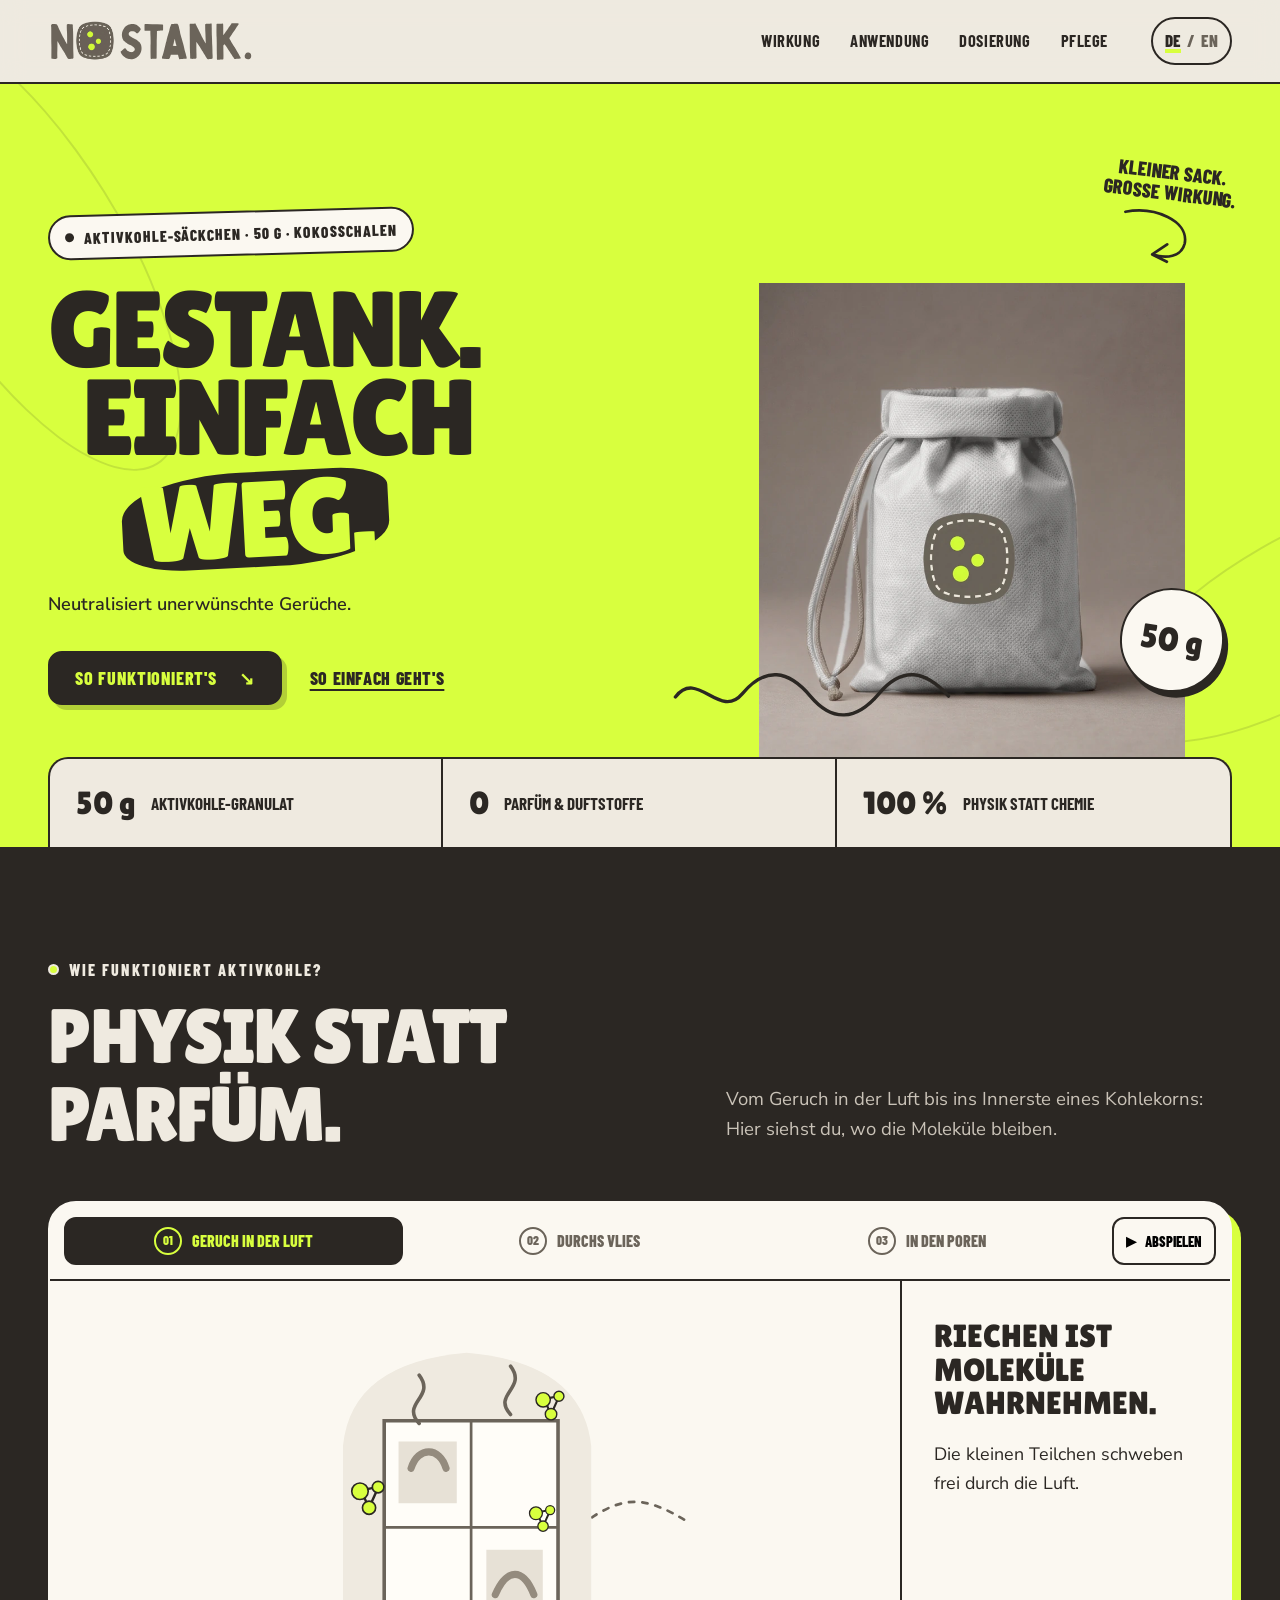
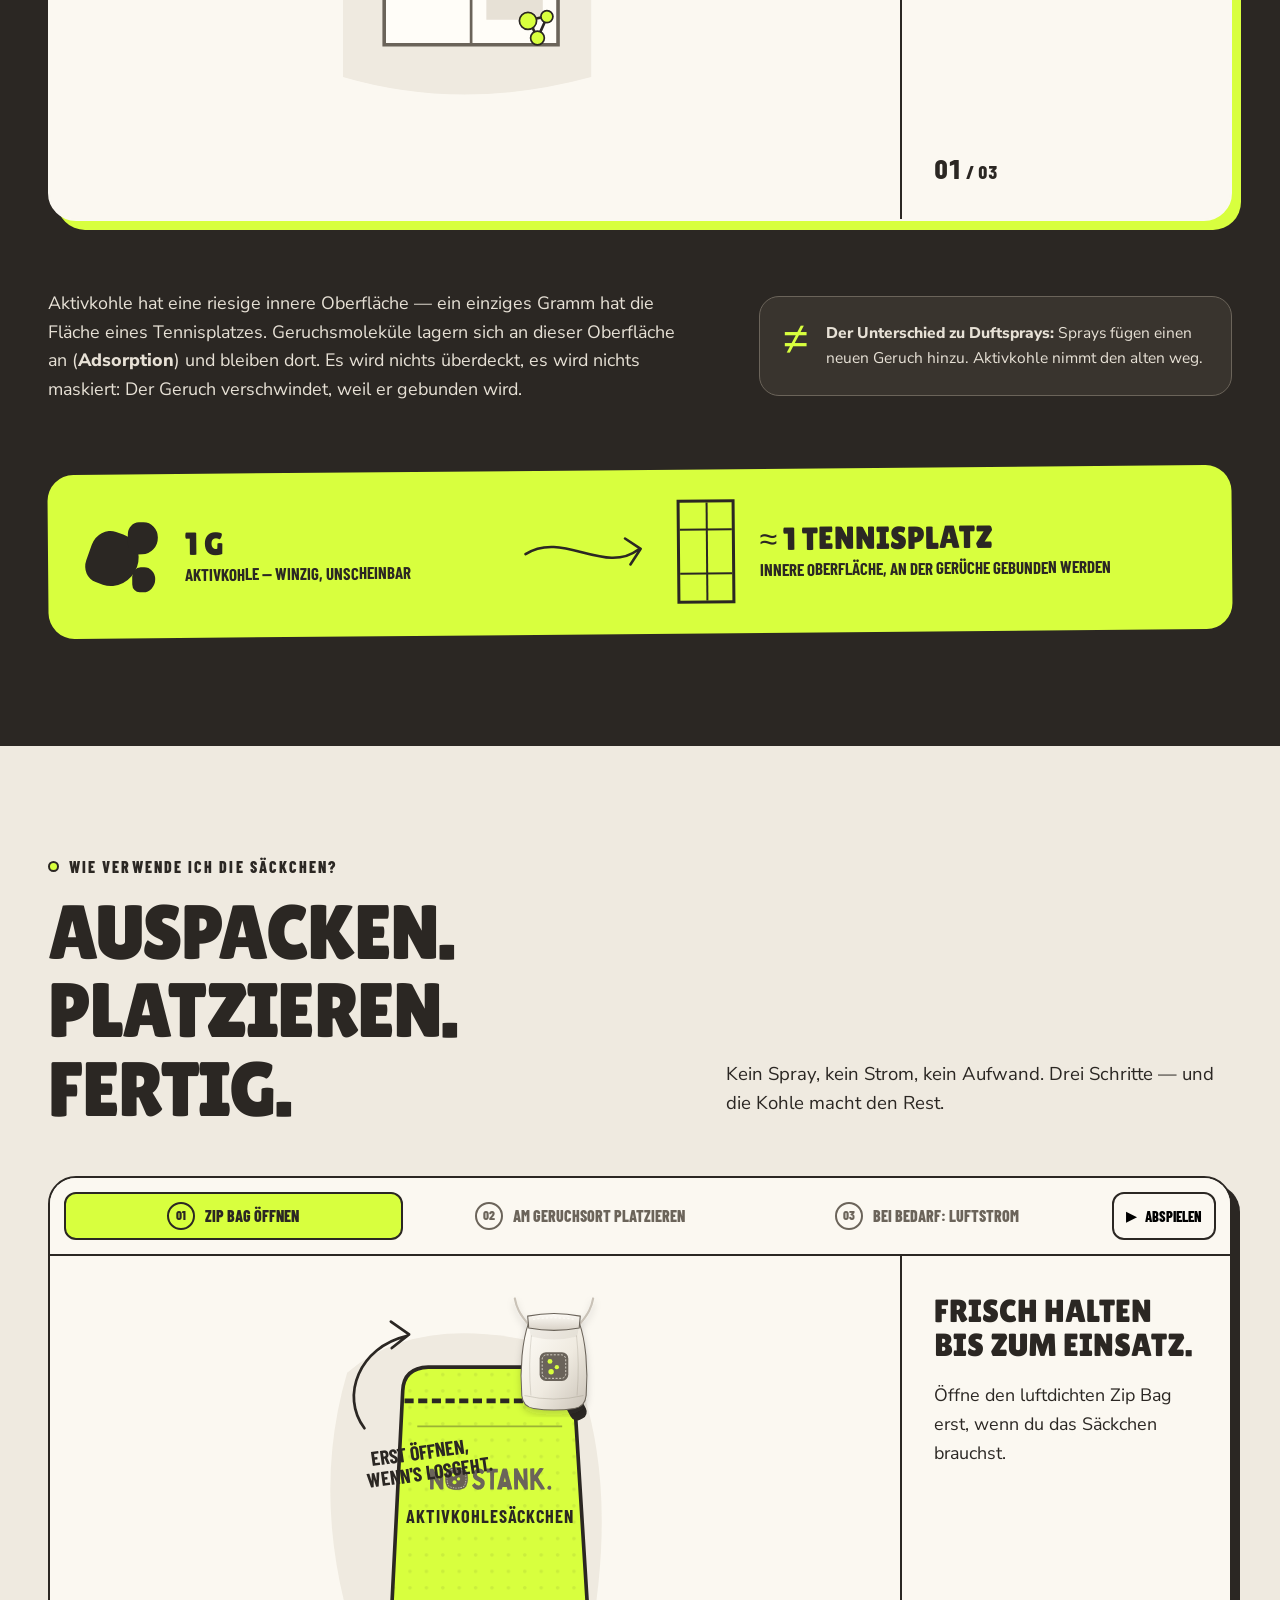
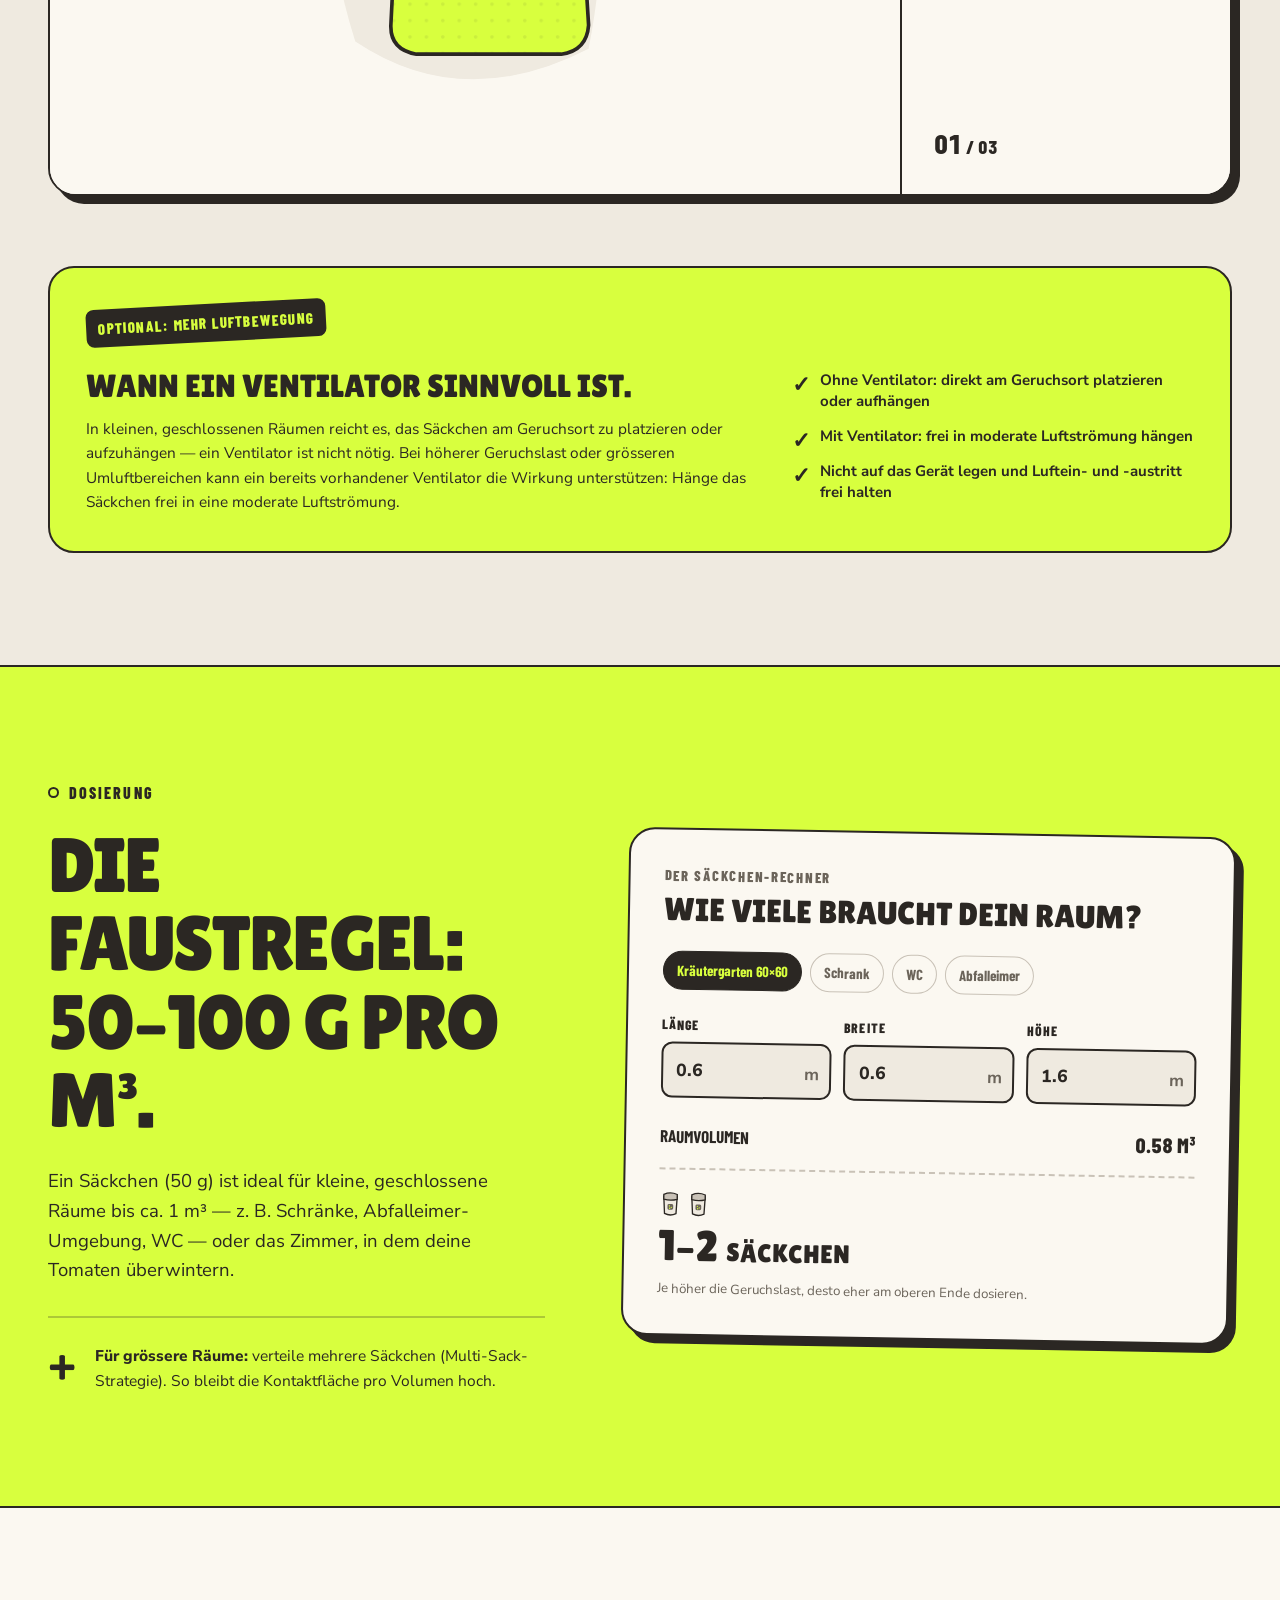
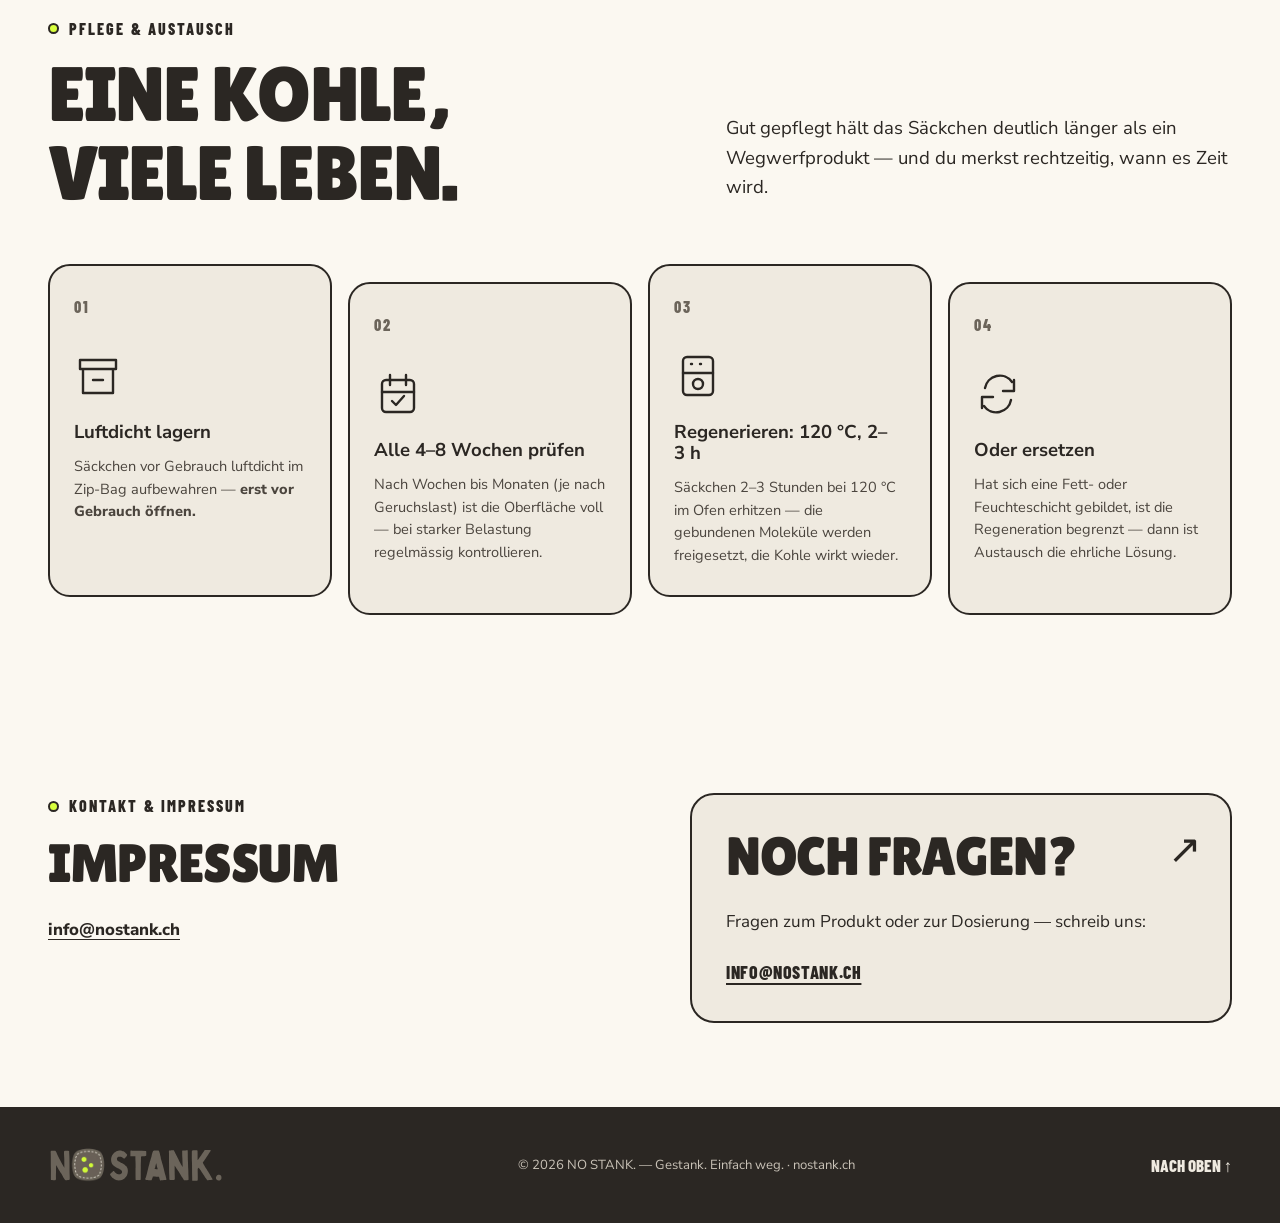
==== index.html @ 66a4a0e2 "Verkauf und persönliche Impressumsdaten entfernen" ====
<!DOCTYPE html>
<html lang="de">
<head>
<meta charset="UTF-8">
<meta name="viewport" content="width=device-width, initial-scale=1.0">
<title>NO STANK. — Gestank. Einfach weg.</title>
<meta name="description" content="NO STANK. ist ein Säckchen mit 50 g Aktivkohle-Granulat aus Kokosschalen. Es bindet Gerüche in geschlossenen Räumen — nicht durch Parfüm, sondern durch Physik.">
<meta name="theme-color" content="#D8FF3E">
<link rel="icon" type="image/svg+xml" href="assets/favicon.svg">
<link rel="canonical" href="https://nostank.ch/">
<meta property="og:type" content="website">
<meta property="og:site_name" content="NO STANK.">
<meta property="og:title" content="NO STANK. — Gestank. Einfach weg.">
<meta property="og:description" content="50 g Aktivkohle aus Kokosschalen binden Gerüche in geschlossenen Räumen. Nicht durch Parfüm — durch Physik.">
<meta property="og:url" content="https://nostank.ch/">
<meta property="og:locale" content="de_CH">
<meta property="og:locale:alternate" content="en_US">
<meta property="og:image" content="https://nostank.ch/assets/og-image.png">
<meta name="twitter:card" content="summary_large_image">
<link rel="preconnect" href="https://fonts.googleapis.com">
<link rel="preconnect" href="https://fonts.gstatic.com" crossorigin>
<link href="https://fonts.googleapis.com/css2?family=Barlow+Condensed:wght@600;700;800&family=Lilita+One&family=Nunito+Sans:wght@400;600;700;800;900&display=swap" rel="stylesheet">
<link rel="stylesheet" href="styles.css?v=4">
<script type="module" src="assets/vendor/model-viewer.min.js"></script>
</head>
<body>
<a class="skip-link" href="#main" data-i18n="a11y.skip">Zum Inhalt springen</a>
<svg class="svg-defs" xmlns="http://www.w3.org/2000/svg" aria-hidden="true">
  <defs>
    <linearGradient id="fabric-gradient" x1="0" y1="0" x2="1" y2="1">
      <stop offset="0" stop-color="#FFFDF8"/>
      <stop offset=".55" stop-color="#EFEAE0"/>
      <stop offset="1" stop-color="#C9C2B7"/>
    </linearGradient>
    <linearGradient id="fabric-roll" x1="0" y1="0" x2="0" y2="1">
      <stop offset="0" stop-color="#FFFDF8"/>
      <stop offset="1" stop-color="#D8D1C6"/>
    </linearGradient>
    <filter id="pouch-shadow" x="-30%" y="-30%" width="160%" height="180%">
      <feDropShadow dx="0" dy="8" stdDeviation="7" flood-color="#2B2723" flood-opacity=".18"/>
    </filter>
    <symbol id="pouch-symbol" viewBox="0 0 180 230">
      <g filter="url(#pouch-shadow)">
        <path d="M44 59C25 37 20 25 17 9M136 59c19-22 24-34 27-50" fill="none" stroke="#C9C2B7" stroke-width="4" stroke-linecap="round"/>
        <path d="M43 54C31 87 26 140 30 190Q32 211 52 214Q90 220 128 214Q148 211 150 190C154 140 149 87 137 54Z" fill="url(#fabric-gradient)" stroke="#6B645A" stroke-width="2"/>
        <path d="M42 56Q90 72 138 56L133 80Q90 91 47 80Z" fill="#6B645A" opacity=".09"/>
        <path d="M41 42Q90 32 139 42L137 64Q90 73 43 64Z" fill="url(#fabric-roll)" stroke="#6B645A" stroke-width="2"/>
        <path d="M51 48Q90 42 129 48" fill="none" stroke="#FFFDF8" stroke-width="2" stroke-dasharray="4 4" opacity=".8"/>
        <path d="M48 78Q42 131 47 190M132 78q6 53 1 112" fill="none" stroke="#948B7E" stroke-width="1.5" opacity=".35"/>
        <path d="M35 190Q90 203 145 190" fill="none" stroke="#948B7E" stroke-width="1.5" opacity=".4"/>
        <image href="assets/brand-icon.svg" x="62" y="108" width="56" height="56"/>
      </g>
    </symbol>
    <symbol id="molecule-symbol" viewBox="0 0 50 50">
      <path d="M15 16L33 12M16 19l7 17M34 15l-9 20" fill="none" stroke="#2B2723" stroke-width="3"/>
      <circle cx="13" cy="17" r="10" fill="#D8FF3E" stroke="#2B2723" stroke-width="2"/>
      <circle cx="35" cy="12" r="7" fill="#D8FF3E" stroke="#2B2723" stroke-width="2"/>
      <circle cx="24" cy="37" r="8" fill="#D8FF3E" stroke="#2B2723" stroke-width="2"/>
    </symbol>
  </defs>
</svg>

<header class="site-header" id="site-header">
  <div class="wrap header-inner">
    <a class="brand" href="#top" aria-label="NO STANK. — Startseite"><img src="assets/brand-wordmark.svg" alt="NO STANK." width="239" height="44"></a>
    <nav class="site-nav" data-i18n-aria="nav.aria" aria-label="Hauptnavigation">
      <a href="#wirkung" data-i18n="nav.wirkung">Wirkung</a>
      <a href="#anwendung" data-i18n="nav.anwendung">Anwendung</a>
      <a href="#dosierung" data-i18n="nav.dosierung">Dosierung</a>
      <a href="#pflege" data-i18n="nav.pflege">Pflege</a>
    </nav>
    <button class="lang-toggle" id="lang-toggle" type="button" aria-label="Switch language"><span class="lang-opt" data-lang="de">DE</span><span aria-hidden="true">/</span><span class="lang-opt" data-lang="en">EN</span></button>
  </div>
</header>

<main id="main">
  <section class="hero" id="top">
    <div class="hero-scribble scribble-one" aria-hidden="true"></div>
    <div class="hero-scribble scribble-two" aria-hidden="true"></div>
    <div class="wrap hero-grid">
      <div class="hero-copy">
        <p class="kicker"><span class="kicker-dot" aria-hidden="true"></span><span data-i18n="hero.kicker">Aktivkohle-Säckchen · 50 g · Kokosschalen</span></p>
        <h1 data-i18n="hero.title"><span>Gestank.</span><span>Einfach</span><span class="hero-highlight">weg.</span></h1>
        <p class="hero-sub" data-i18n="hero.sub">Neutralisiert unerwünschte Gerüche.</p>
        <div class="hero-cta">
          <a class="btn btn-dark" href="#wirkung"><span data-i18n="hero.cta">So funktioniert's</span><span aria-hidden="true">↘</span></a>
          <a class="text-link" href="#anwendung" data-i18n="hero.cta2">So einfach geht's</a>
        </div>
      </div>
      <div class="hero-visual" aria-label="NO STANK. Produkt">
        <div class="hero-doodle" aria-hidden="true"><span data-i18n="hero.doodle">kleiner Sack.<br>grosse Wirkung.</span><svg viewBox="0 0 110 70"><path d="M8 12C39 2 79 13 77 39C75 54 59 58 43 55M43 55l15-13M43 55l17 6"/></svg></div>
        <div class="hero-photo-wrap product-3d-wrap">
          <model-viewer class="product-3d" data-product-3d="icon" src="assets/no-stank-saeckchen.glb" alt="NO STANK. Säckchen aus weissem Stoff mit Kordelzug und Originallogo" role="img" data-i18n-aria="model.aria" aria-label="Interaktives 3D-Modell des NO STANK. Säckchens; mit der Maus, dem Finger oder den Pfeiltasten drehbar" camera-controls touch-action="pan-y" disable-zoom interaction-prompt="none" environment-image="neutral" exposure="0.9" shadow-intensity="1.1" shadow-softness="0.8" camera-orbit="0deg 80deg 100%" loading="eager" tabindex="0"></model-viewer>
          <img class="product-fallback" src="assets/product-hero.webp" width="760" height="848" alt="NO STANK. Säckchen aus weissem Vlies mit Kordelzug und Originallogo">
          <span class="model-hint" data-i18n="model.hint">↔ Ziehen zum Drehen</span>
          <span class="hero-sticker">50 g</span>
        </div>
        <svg class="hero-wave" viewBox="0 0 330 70" aria-hidden="true"><path d="M4 40C30 6 56 68 83 36S137 8 163 39S217 68 244 36S298 8 326 39"/></svg>
      </div>
    </div>
    <div class="wrap hero-facts" aria-label="Produktfakten">
      <div><strong>50 g</strong><span data-i18n="hero.fact1">Aktivkohle-Granulat</span></div>
      <div><strong>0</strong><span data-i18n="hero.fact2">Parfüm &amp; Duftstoffe</span></div>
      <div><strong>100 %</strong><span data-i18n="hero.fact3">Physik statt Chemie</span></div>
    </div>
  </section>

  <section class="section carbon-section" id="wirkung">
    <div class="wrap">
      <div class="section-heading light-heading">
        <p class="eyebrow" data-i18n="wirkung.eyebrow">Wie funktioniert Aktivkohle?</p>
        <h2 data-i18n="wirkung.title">Physik statt<br>Parfüm.</h2>
        <p class="lead" data-i18n="wirkung.intro">Vom Geruch in der Luft bis ins Innerste eines Kohlekorns: Hier siehst du, wo die Moleküle bleiben.</p>
      </div>
      <div class="explainer carbon-explainer" id="carbon-explainer" data-explainer data-active="1">
        <div class="explainer-toolbar">
          <div class="step-tabs" role="group" aria-label="Erklärschritte Aktivkohle">
            <button class="step-tab active" type="button" data-step="1" aria-pressed="true"><span>01</span><span data-i18n="carbon.tab1">Geruch in der Luft</span></button>
            <button class="step-tab" type="button" data-step="2" aria-pressed="false"><span>02</span><span data-i18n="carbon.tab2">Durchs Vlies</span></button>
            <button class="step-tab" type="button" data-step="3" aria-pressed="false"><span>03</span><span data-i18n="carbon.tab3">In den Poren</span></button>
          </div>
          <button class="motion-toggle" type="button" data-motion-toggle aria-pressed="true"><span class="motion-icon" aria-hidden="true">▶</span><span data-i18n="explainer.play">Abspielen</span></button>
        </div>
        <div class="explainer-body">
          <div class="carbon-canvas">
            <svg class="carbon-svg" viewBox="0 0 1100 600" role="img" data-i18n-aria="carbon.aria" aria-label="Drei Vergrösserungsebenen: Geruchsmoleküle schweben zum Säckchen, passieren das Vlies und lagern sich in den Poren der Aktivkohle an">
            <defs>
              <pattern id="granules" width="36" height="32" patternUnits="userSpaceOnUse"><circle cx="8" cy="10" r="6" fill="#2B2723"/><circle cx="26" cy="21" r="8" fill="#48423B"/><circle cx="33" cy="4" r="4" fill="#6B645A"/></pattern>
              <filter id="lime-glow" x="-100%" y="-100%" width="300%" height="300%"><feGaussianBlur stdDeviation="5" result="blur"/><feMerge><feMergeNode in="blur"/><feMergeNode in="SourceGraphic"/></feMerge></filter>
            </defs>
            <path class="connect-path" d="M290 282C346 235 372 239 421 269"/>
            <path class="connect-path" d="M670 282C727 235 754 239 805 269"/>
            <g class="carbon-stage" data-stage="1">
              <path d="M36 442Q169 481 313 442V184Q303 91 174 80Q45 91 36 184Z" fill="#EFEAE0"/>
              <path d="M82 156H276V406H82Z" fill="#FFFDF8" stroke="#6B645A" stroke-width="4"/>
              <path d="M179 156V406M82 275H276" fill="none" stroke="#6B645A" stroke-width="3"/>
              <path d="M98 179h65v69H98zM196 300h63v78h-63z" fill="#E7E1D6"/>
              <path d="M112 209c8-25 32-24 39 0M206 350c13-30 31-30 43 0" fill="none" stroke="#948B7E" stroke-width="8" stroke-linecap="round"/>
              <path class="smell-line" d="M121 159c-21-23 19-29 0-54M223 149c-21-23 19-29 0-54"/>
              <use href="#molecule-symbol" x="43" y="219" width="46" height="46" class="molecule-float"/>
              <use href="#molecule-symbol" x="249" y="119" width="40" height="40" class="molecule-float delay-2"/>
              <use href="#molecule-symbol" x="230" y="363" width="48" height="48" class="molecule-float delay-3"/>
              <g class="molecule-travel"><use href="#molecule-symbol" x="-18" y="-18" width="36" height="36"/><animateMotion dur="4.5s" repeatCount="indefinite" path="M260 265C326 236 365 244 423 278"/></g>
            </g>
            <g class="carbon-stage" data-stage="2">
              <path d="M382 116Q500 55 634 120Q691 242 663 406Q526 487 389 410Q347 260 382 116Z" fill="#D8FF3E"/>
              <use href="#pouch-symbol" x="414" y="130" width="224" height="286"/>
              <path d="M414 337Q512 363 638 337V414H414Z" fill="url(#granules)" opacity=".9" clip-path="inset(0 round 0 0 28px 28px)"/>
              <path d="M414 337Q512 363 638 337" fill="none" stroke="#6B645A" stroke-width="3" stroke-dasharray="8 7"/>
              <path class="pore-path" d="M393 254C440 256 445 315 477 342M658 240C602 253 604 306 567 347"/>
              <g class="molecule-travel"><circle r="10" fill="#D8FF3E" stroke="#2B2723" stroke-width="3"/><animateMotion dur="3.8s" repeatCount="indefinite" path="M391 254C440 256 445 315 477 342"/></g>
              <g class="molecule-travel"><circle r="8" fill="#D8FF3E" stroke="#2B2723" stroke-width="3"/><animateMotion dur="4.3s" begin="-2s" repeatCount="indefinite" path="M658 240C602 253 604 306 567 347"/></g>
              <circle cx="632" cy="386" r="42" fill="#EFEAE0" stroke="#2B2723" stroke-width="3"/>
              <path d="M658 414l36 35" stroke="#2B2723" stroke-width="12" stroke-linecap="round"/>
              <circle cx="632" cy="386" r="27" fill="none" stroke="#948B7E" stroke-width="8" stroke-dasharray="4 7"/>
            </g>
            <g class="carbon-stage" data-stage="3">
              <path d="M783 150Q849 60 975 98Q1084 149 1050 268Q1090 393 983 461Q854 482 781 390Q727 267 783 150Z" fill="#EFEAE0"/>
              <path d="M829 157Q900 99 982 143Q1050 196 1019 270Q1050 348 978 408Q894 438 825 376Q775 295 829 157Z" fill="#2B2723" stroke="#6B645A" stroke-width="10"/>
              <g fill="none" stroke="#6B645A" stroke-width="24" stroke-linecap="round" stroke-linejoin="round">
                <path d="M798 257Q858 278 894 242T980 211"/>
                <path d="M895 242Q885 320 931 351T1018 340"/>
                <path d="M931 351l-36 55M853 375l41-133M960 157l20 54"/>
              </g>
              <g fill="none" stroke="#D8FF3E" stroke-width="3" stroke-dasharray="5 9" opacity=".65">
                <path d="M798 257Q858 278 894 242T980 211"/>
                <path d="M895 242Q885 320 931 351T1018 340"/>
              </g>
              <g filter="url(#lime-glow)" fill="#D8FF3E">
                <circle cx="855" cy="266" r="8"/><circle cx="899" cy="233" r="9"/><circle cx="953" cy="221" r="7"/><circle cx="907" cy="317" r="8"/><circle cx="947" cy="363" r="9"/>
              </g>
              <g class="molecule-travel"><use href="#molecule-symbol" x="-18" y="-18" width="36" height="36"/><animateMotion dur="4s" repeatCount="indefinite" path="M783 250C828 274 862 275 894 242S950 215 980 211"/></g>
              <path class="bound-ring" d="M885 211q19-16 35 1M921 333q21-7 32 10" fill="none" stroke="#D8FF3E" stroke-width="3" stroke-linecap="round"/>
            </g>
          </svg>
        </div>
          <div class="explainer-copy">
            <div class="explainer-notes" aria-live="polite">
              <p class="explainer-note active" data-note="1" data-i18n="carbon.note1"><strong>Riechen ist Moleküle wahrnehmen.</strong> Die kleinen Teilchen schweben frei durch die Luft.</p>
              <p class="explainer-note" data-note="2" data-i18n="carbon.note2"><strong>Das Vlies lässt Luft durch.</strong> Im Inneren wartet Aktivkohle-Granulat aus Kokosschalen.</p>
              <p class="explainer-note" data-note="3" data-i18n="carbon.note3"><strong>Adsorption statt Überdeckung.</strong> Die Moleküle haften an der riesigen inneren Oberfläche — und bleiben dort.</p>
            </div>
            <span class="explainer-counter"><span data-current-step>01</span> / 03</span>
          </div>
        </div>
      </div>
      <div class="carbon-copy-grid">
        <p class="body-large" data-i18n="wirkung.p1">Aktivkohle hat eine riesige innere Oberfläche — ein einziges Gramm hat die Fläche eines Tennisplatzes. Geruchsmoleküle lagern sich an dieser Oberfläche an (<strong>Adsorption</strong>) und bleiben dort. Es wird nichts überdeckt, es wird nichts maskiert: Der Geruch verschwindet, weil er gebunden wird.</p>
        <div class="difference-card"><span class="difference-icon" aria-hidden="true">≠</span><p data-i18n="wirkung.diff"><strong>Der Unterschied zu Duftsprays:</strong> Sprays fügen einen neuen Geruch hinzu. Aktivkohle nimmt den alten weg.</p></div>
      </div>
      <div class="surface-compare">
        <div class="granule-visual" aria-hidden="true"><span></span><span></span><span></span></div>
        <div><strong data-i18n="wirkung.compareNum1">1 g</strong><span data-i18n="wirkung.compare1">Aktivkohle — winzig, unscheinbar</span></div>
        <svg viewBox="0 0 150 55" aria-hidden="true"><path d="M4 29C47 2 95 54 134 25M119 12l18 12-12 18"/></svg>
        <div class="court-visual" aria-hidden="true"><span></span></div>
        <div><strong data-i18n="wirkung.compareNum2">≈ 1 Tennisplatz</strong><span data-i18n="wirkung.compare2">innere Oberfläche, an der Gerüche gebunden werden</span></div>
      </div>
    </div>
  </section>

  <section class="section usage-section" id="anwendung">
    <div class="wrap">
      <div class="section-heading">
        <p class="eyebrow" data-i18n="usage.eyebrow">Wie verwende ich die Säckchen?</p>
        <h2 data-i18n="usage.title">Auspacken.<br>Platzieren. Fertig.</h2>
        <p class="lead" data-i18n="usage.intro">Kein Spray, kein Strom, kein Aufwand. Drei Schritte — und die Kohle macht den Rest.</p>
      </div>
      <div class="explainer usage-explainer" id="usage-explainer" data-explainer data-active="1">
        <div class="explainer-toolbar">
          <div class="step-tabs" role="group" aria-label="Erklärschritte Anwendung">
            <button class="step-tab active" type="button" data-step="1" aria-pressed="true"><span>01</span><span data-i18n="usage.tab1">Zip Bag öffnen</span></button>
            <button class="step-tab" type="button" data-step="2" aria-pressed="false"><span>02</span><span data-i18n="usage.tab2">Am Geruchsort platzieren</span></button>
            <button class="step-tab" type="button" data-step="3" aria-pressed="false"><span>03</span><span data-i18n="usage.tab3">Bei Bedarf: Luftstrom</span></button>
          </div>
          <button class="motion-toggle" type="button" data-motion-toggle aria-pressed="true"><span class="motion-icon" aria-hidden="true">▶</span><span data-i18n="explainer.play">Abspielen</span></button>
        </div>
        <div class="explainer-body">
          <div class="usage-canvas">
          <svg class="usage-svg" viewBox="0 0 1100 590" role="img" data-i18n-aria="usage.aria" aria-label="Drei Anwendungsschritte: Zip Bag erst vor Gebrauch öffnen, Säckchen am Geruchsort platzieren oder aufhängen und optional in den Luftstrom eines Ventilators hängen">
            <defs><pattern id="zip-dots" width="18" height="18" patternUnits="userSpaceOnUse"><circle cx="4" cy="4" r="2" fill="#2B2723" opacity=".08"/></pattern></defs>
            <g class="usage-stage" data-stage="1">
              <path d="M43 128Q126 57 284 103Q346 235 308 431Q170 502 52 423Q2 267 43 128Z" fill="#EFEAE0"/>
              <g class="zip-bag">
                <path d="M104 148Q105 123 132 122H265Q291 124 292 148L308 405Q306 433 278 437H119Q90 432 91 405Z" fill="#D8FF3E" stroke="#2B2723" stroke-width="4"/>
                <path d="M104 148Q105 123 132 122H265Q291 124 292 148L308 405Q306 433 278 437H119Q90 432 91 405Z" fill="url(#zip-dots)"/>
                <path class="zipper-line" d="M106 159H291" fill="none" stroke="#2B2723" stroke-width="5" stroke-dasharray="10 5"/>
                <path d="M120 187H279" stroke="#2B2723" stroke-width="2" opacity=".35"/>
                <image href="assets/brand-wordmark.svg" x="122" y="230" width="156" height="29"/>
                <text x="200" y="293" text-anchor="middle" fill="#2B2723" font-family="Barlow Condensed, sans-serif" font-weight="700" font-size="20" letter-spacing="1">AKTIVKOHLESÄCKCHEN</text>
                <g class="zip-pull"><path d="M257 145l29 18" stroke="#2B2723" stroke-width="6" stroke-linecap="round"/><rect x="277" y="155" width="19" height="32" rx="8" fill="#2B2723" transform="rotate(-28 277 155)"/></g>
              </g>
              <use href="#pouch-symbol" x="217" y="41" width="106" height="136" class="emerging-pouch"/>
              <path class="hand-arrow" d="M62 189C35 153 57 100 108 88M91 72l20 14-19 15"/>
              <text x="70" y="231" fill="#2B2723" font-family="Barlow Condensed, sans-serif" font-weight="700" font-size="22" transform="rotate(-8 70 231)" data-i18n="usage.svgOpen">ERST ÖFFNEN,</text>
              <text x="66" y="255" fill="#2B2723" font-family="Barlow Condensed, sans-serif" font-weight="700" font-size="22" transform="rotate(-8 66 255)" data-i18n="usage.svgOpen2">WENN'S LOSGEHT.</text>
            </g>
            <g class="usage-stage" data-stage="2">
              <path d="M388 103Q526 52 683 116Q733 277 691 440Q535 496 395 426Q350 266 388 103Z" fill="#D8FF3E"/>
              <path d="M430 126H654V431H430Z" fill="#FFFDF8" stroke="#2B2723" stroke-width="4"/>
              <path d="M542 126V431M430 281H654" stroke="#2B2723" stroke-width="3"/>
              <path d="M451 153h70v102h-70zM562 304h70v101h-70z" fill="#E7E1D6"/>
              <path d="M470 179h33M578 332h36" stroke="#948B7E" stroke-width="4" stroke-linecap="round"/>
              <path d="M565 126v53" stroke="#6B645A" stroke-width="4"/>
              <g class="hanging-pouch"><path d="M565 175q-28 9-38 29M565 175q27 9 37 29" fill="none" stroke="#948B7E" stroke-width="3"/><use href="#pouch-symbol" x="518" y="177" width="105" height="134"/></g>
              <path class="placement-arrow" d="M409 348C374 318 384 245 437 221M419 207l22 11-12 21"/>
              <g class="usage-molecules"><use href="#molecule-symbol" x="452" y="309" width="38" height="38"/><use href="#molecule-symbol" x="609" y="173" width="35" height="35"/></g>
            </g>
            <g class="usage-stage" data-stage="3">
              <path d="M756 126Q865 58 1019 108Q1092 241 1055 421Q918 493 782 432Q716 281 756 126Z" fill="#EFEAE0"/>
              <path d="M783 139H1031V433H783Z" fill="none" stroke="#6B645A" stroke-width="4" stroke-dasharray="10 8"/>
              <path d="M792 141H1022" stroke="#2B2723" stroke-width="7"/>
              <g class="fan-unit" transform="translate(962 323)">
                <path d="M-56 87H56M0 55v32" stroke="#2B2723" stroke-width="8" stroke-linecap="round"/>
                <circle r="75" fill="#FFFDF8" stroke="#2B2723" stroke-width="5"/>
                <g class="fan-blades"><path d="M0 0C5-52 51-55 54-23C57 1 25 12 0 0Z" fill="#6B645A"/><path d="M0 0C5-52 51-55 54-23C57 1 25 12 0 0Z" fill="#6B645A" transform="rotate(120)"/><path d="M0 0C5-52 51-55 54-23C57 1 25 12 0 0Z" fill="#6B645A" transform="rotate(240)"/></g>
                <circle r="13" fill="#D8FF3E" stroke="#2B2723" stroke-width="4"/>
                <circle r="62" fill="none" stroke="#948B7E" stroke-width="2" stroke-dasharray="4 8"/>
              </g>
              <path d="M820 140v55" stroke="#6B645A" stroke-width="4"/>
              <g class="hanging-pouch delay-2"><use href="#pouch-symbol" x="770" y="173" width="112" height="143"/></g>
              <g class="air-streams" fill="none" stroke="#6B645A" stroke-width="4" stroke-linecap="round" stroke-dasharray="9 12"><path d="M925 246C881 222 854 224 820 236"/><path d="M890 302C857 293 829 286 791 283"/><path d="M916 365C876 366 850 344 816 325"/></g>
              <path d="M745 208q-20 28 0 56M742 337q-18 28 2 54" fill="none" stroke="#D8FF3E" stroke-width="7" stroke-linecap="round"/>
            </g>
          </svg>
        </div>
          <div class="explainer-copy">
            <div class="explainer-notes" aria-live="polite">
              <p class="explainer-note active" data-note="1" data-i18n="usage.note1"><strong>Frisch halten bis zum Einsatz.</strong> Öffne den luftdichten Zip Bag erst, wenn du das Säckchen brauchst.</p>
              <p class="explainer-note" data-note="2" data-i18n="usage.note2"><strong>Dorthin, wo es riecht.</strong> Im Schrank, WC oder beim Abfalleimer platzieren — oder mit der Kordel aufhängen.</p>
              <p class="explainer-note" data-note="3" data-i18n="usage.note3"><strong>Ein Ventilator ist optional.</strong> Bei hoher Geruchslast oder in grösseren Umluftbereichen bringt moderate Luftbewegung zusätzliche Moleküle zur Kohle.</p>
            </div>
            <span class="explainer-counter"><span data-current-step>01</span> / 03</span>
          </div>
        </div>
      </div>
      <div class="pro-tip" id="ventilator">
        <div class="pro-tip-label" data-i18n="fan.eyebrow">Optional: mehr Luftbewegung</div>
        <div><h3 data-i18n="fan.title">Wann ein Ventilator sinnvoll ist.</h3><p data-i18n="fan.p1">In kleinen, geschlossenen Räumen reicht es, das Säckchen am Geruchsort zu platzieren oder aufzuhängen — ein Ventilator ist nicht nötig. Bei höherer Geruchslast oder grösseren Umluftbereichen kann ein bereits vorhandener Ventilator die Wirkung unterstützen: Hänge das Säckchen frei in eine moderate Luftströmung.</p></div>
        <ul class="ticks"><li data-i18n="fan.li1">Ohne Ventilator: direkt am Geruchsort platzieren oder aufhängen</li><li data-i18n="fan.li2">Mit Ventilator: frei in moderate Luftströmung hängen</li><li data-i18n="fan.li3">Nicht auf das Gerät legen und Luftein- und -austritt frei halten</li></ul>
      </div>
    </div>
  </section>

  <section class="section dose-section" id="dosierung">
    <div class="wrap dose-grid">
      <div>
        <p class="eyebrow" data-i18n="dosis.eyebrow">Dosierung</p>
        <h2 data-i18n="dosis.title">Die Faustregel:<br>50–100 g pro m³.</h2>
        <p class="lead" data-i18n="dosis.p1">Ein Säckchen (50&nbsp;g) ist ideal für kleine, geschlossene Räume bis ca. 1&nbsp;m³ — z.&nbsp;B. Schränke, Abfalleimer-Umgebung, WC — oder das Zimmer, in dem deine Tomaten überwintern.</p>
        <div class="multi-note"><span aria-hidden="true">+</span><p data-i18n="dosis.multi"><strong>Für grössere Räume:</strong> verteile mehrere Säckchen (Multi-Sack-Strategie). So bleibt die Kontaktfläche pro Volumen hoch.</p></div>
      </div>
      <div class="calc" role="group" aria-labelledby="calc-title">
        <p class="calc-kicker" data-i18n="dosis.calcKicker">Der Säckchen-Rechner</p>
        <h3 id="calc-title" data-i18n="dosis.calcTitle">Wie viele braucht dein Raum?</h3>
        <div class="calc-presets" role="group" aria-label="Vorlagen">
          <button type="button" class="chip active" data-preset="0.6,0.6,1.6" data-i18n="dosis.presetGrow">Kräutergarten 60×60</button>
          <button type="button" class="chip" data-preset="0.5,0.5,2.0" data-i18n="dosis.presetCab">Schrank</button>
          <button type="button" class="chip" data-preset="1.0,1.0,2.5" data-i18n="dosis.presetWc">WC</button>
          <button type="button" class="chip" data-preset="0.4,0.4,0.8" data-i18n="dosis.presetBin">Abfalleimer</button>
        </div>
        <div class="calc-inputs">
          <label><span data-i18n="dosis.len">Länge</span><input id="calc-l" type="number" inputmode="decimal" min="0.1" max="30" step="0.1" value="0.6" data-i18n-ph="dosis.unit" placeholder="m"><span class="unit" aria-hidden="true">m</span></label>
          <label><span data-i18n="dosis.wid">Breite</span><input id="calc-b" type="number" inputmode="decimal" min="0.1" max="30" step="0.1" value="0.6" data-i18n-ph="dosis.unit" placeholder="m"><span class="unit" aria-hidden="true">m</span></label>
          <label><span data-i18n="dosis.hei">Höhe</span><input id="calc-h" type="number" inputmode="decimal" min="0.1" max="30" step="0.1" value="1.6" data-i18n-ph="dosis.unit" placeholder="m"><span class="unit" aria-hidden="true">m</span></label>
        </div>
        <p class="calc-volume"><span data-i18n="dosis.volume">Raumvolumen</span><strong><span id="calc-vol">0.58</span> m³</strong></p>
        <div class="calc-result" aria-live="polite"><div class="pouch-row" id="pouch-row" aria-hidden="true"></div><p class="calc-count" id="calc-count">1–2 <span data-i18n="dosis.pouches">Säckchen</span></p><p class="calc-hint" data-i18n="dosis.hint">Je höher die Geruchslast, desto eher am oberen Ende dosieren.</p></div>
      </div>
    </div>
  </section>

  <section class="section care-section" id="pflege">
    <div class="wrap">
      <div class="section-heading compact-heading"><p class="eyebrow" data-i18n="care.eyebrow">Pflege &amp; Austausch</p><h2 data-i18n="care.title">Eine Kohle,<br>viele Leben.</h2><p class="lead" data-i18n="care.p1">Gut gepflegt hält das Säckchen deutlich länger als ein Wegwerfprodukt — und du merkst rechtzeitig, wann es Zeit wird.</p></div>
      <ol class="steps">
        <li class="step-card"><span class="step-num">01</span><svg class="step-icon" viewBox="0 0 48 48" aria-hidden="true"><path d="M9 17h30v24H9zM6 8h36v9H6zM19 28h10"/></svg><h3 data-i18n="care.s1t">Luftdicht lagern</h3><p data-i18n="care.s1p">Säckchen vor Gebrauch luftdicht im Zip-Bag aufbewahren — <strong>erst vor Gebrauch öffnen.</strong></p></li>
        <li class="step-card"><span class="step-num">02</span><svg class="step-icon" viewBox="0 0 48 48" aria-hidden="true"><rect x="8" y="10" width="32" height="32" rx="4"/><path d="M16 5v10M32 5v10M8 22h32M18 31l4 4 8-9"/></svg><h3 data-i18n="care.s2t">Alle 4–8 Wochen prüfen</h3><p data-i18n="care.s2p">Nach Wochen bis Monaten (je nach Geruchslast) ist die Oberfläche voll — bei starker Belastung regelmässig kontrollieren.</p></li>
        <li class="step-card"><span class="step-num">03</span><svg class="step-icon" viewBox="0 0 48 48" aria-hidden="true"><rect x="9" y="5" width="30" height="38" rx="4"/><path d="M9 21h30M17 12h1M26 12h1"/><circle cx="24" cy="32" r="5"/></svg><h3 data-i18n="care.s3t">Regenerieren: 120&nbsp;°C, 2–3&nbsp;h</h3><p data-i18n="care.s3p">Säckchen 2–3 Stunden bei 120&nbsp;°C im Ofen erhitzen — die gebundenen Moleküle werden freigesetzt, die Kohle wirkt wieder.</p></li>
        <li class="step-card"><span class="step-num">04</span><svg class="step-icon" viewBox="0 0 48 48" aria-hidden="true"><path d="M40 10v11H29M8 38V27h11M11 18A15 15 0 0138 12M10 36a15 15 0 0027-6"/></svg><h3 data-i18n="care.s4t">Oder ersetzen</h3><p data-i18n="care.s4p">Hat sich eine Fett- oder Feuchteschicht gebildet, ist die Regeneration begrenzt — dann ist Austausch die ehrliche Lösung.</p></li>
      </ol>
    </div>
  </section>

  <section class="section legal-section" id="kontakt">
    <div class="wrap legal-grid">
      <div><p class="eyebrow" data-i18n="legal.eyebrow">Kontakt &amp; Impressum</p><h2 data-i18n="legal.title">Impressum</h2><address data-i18n="legal.address"><a href="mailto:info@nostank.ch">info@nostank.ch</a></address></div>
      <div class="contact-card"><span class="contact-icon" aria-hidden="true">↗</span><h2 data-i18n="legal.title2">Noch Fragen?</h2><p data-i18n="legal.p1">Fragen zum Produkt oder zur Dosierung — schreib uns:</p><a class="text-link" href="mailto:info@nostank.ch" data-i18n="legal.cta">info@nostank.ch</a></div>
    </div>
  </section>
</main>

<footer class="site-footer"><div class="wrap footer-inner"><img src="assets/brand-wordmark.svg" alt="NO STANK." width="206" height="44"><p data-i18n="footer.line">© 2026 NO STANK. — Gestank. Einfach weg. · nostank.ch</p><a href="#top" data-i18n="footer.top">Nach oben ↑</a></div></footer>
<script src="product-3d.js?v=3"></script>
<script src="app.js?v=4"></script>
</body>
</html>
---- styles.css ----
:root {
  --lime: #D8FF3E;
  --kohle: #2B2723;
  --rauch: #6B645A;
  --stein: #948B7E;
  --papier: #EFEAE0;
  --papier-hell: #FBF8F1;
  --papier-2: #E7E1D6;
  --stein-hell: #C9C2B7;
  --font-body: 'Nunito Sans', system-ui, sans-serif;
  --font-display: 'Lilita One', 'Arial Black', sans-serif;
  --font-condensed: 'Barlow Condensed', 'Arial Narrow', sans-serif;
  --maxw: 1240px;
  --border: 2px solid var(--kohle);
  --hard-shadow: 8px 8px 0 var(--kohle);
  --ease: cubic-bezier(.22, .8, .24, 1);
}

*, *::before, *::after { box-sizing: border-box; }
* { margin: 0; padding: 0; }
html { scroll-behavior: smooth; scroll-padding-top: 100px; }
body {
  background: var(--papier);
  color: var(--kohle);
  font-family: var(--font-body);
  font-size: 17px;
  line-height: 1.6;
  -webkit-font-smoothing: antialiased;
  overflow-x: clip;
}
::selection { background: var(--lime); color: var(--kohle); }
img, svg { display: block; max-width: 100%; }
button, input { font: inherit; }
button, a { -webkit-tap-highlight-color: transparent; }
a { color: inherit; text-underline-offset: 4px; }
h1, h2, h3 { line-height: 1.02; }
h1, h2 { font-family: var(--font-display); font-weight: 400; text-transform: uppercase; }
h2 { font-size: clamp(3rem, 6vw, 5.6rem); letter-spacing: -.025em; }
h3 { font-size: 1.3rem; }
strong { font-weight: 800; }
address { font-style: normal; }
:focus-visible { outline: 3px solid var(--kohle); outline-offset: 4px; }
.carbon-section :focus-visible { outline-color: var(--lime); }
.svg-defs { position: absolute; width: 0; height: 0; overflow: hidden; }
.wrap { width: 100%; max-width: var(--maxw); margin-inline: auto; padding-inline: 28px; }
.section { padding: 112px 0; position: relative; }
.skip-link { position: fixed; left: 16px; top: -100px; z-index: 500; padding: 12px 18px; background: var(--kohle); color: var(--lime); border-radius: 0 0 12px 12px; }
.skip-link:focus { top: 0; }
.eyebrow {
  display: inline-flex;
  align-items: center;
  gap: 10px;
  font-family: var(--font-condensed);
  font-size: 1rem;
  font-weight: 800;
  letter-spacing: .13em;
  line-height: 1.1;
  text-transform: uppercase;
}
.eyebrow::before { content: ''; width: 11px; height: 11px; background: var(--lime); border: 2px solid var(--kohle); border-radius: 50%; }
.lead { max-width: 60ch; font-size: 1.16rem; line-height: 1.6; }
.body-large { font-size: 1.12rem; }
.fine { color: var(--rauch); font-size: .86rem; }
.section-heading { display: grid; grid-template-columns: 1.1fr .9fr; column-gap: 60px; align-items: end; margin-bottom: 48px; }
.section-heading .eyebrow { grid-column: 1 / -1; margin-bottom: 18px; }
.section-heading .lead { padding-bottom: 9px; }
.light-heading { color: var(--papier); }
.light-heading .lead { color: var(--stein-hell); }
.light-heading .eyebrow::before { border-color: var(--papier); }

.site-header {
  position: sticky;
  top: 0;
  z-index: 100;
  background: rgba(239, 234, 224, .94);
  border-bottom: 2px solid var(--kohle);
  backdrop-filter: blur(12px);
}
.header-inner { display: flex; min-height: 82px; align-items: center; gap: 30px; }
.brand { flex: 0 0 auto; }
.brand img { width: 205px; height: auto; }
.site-nav { display: flex; align-items: center; gap: 4px; margin-left: auto; }
.site-nav a {
  padding: 9px 13px;
  border-radius: 999px;
  font-family: var(--font-condensed);
  font-size: 1.03rem;
  font-weight: 700;
  letter-spacing: .035em;
  text-decoration: none;
  text-transform: uppercase;
  white-space: nowrap;
}
.site-nav a:hover { background: var(--lime); }
.site-nav .nav-accent { margin-left: 8px; background: var(--kohle); color: var(--lime); }
.site-nav .nav-accent:hover { background: var(--rauch); }
.lang-toggle { display: flex; align-items: center; gap: 6px; padding: 8px 12px; border: var(--border); border-radius: 999px; background: transparent; color: var(--rauch); cursor: pointer; font-family: var(--font-condensed); font-weight: 800; }
.lang-opt.active { color: var(--kohle); text-decoration: underline; text-decoration-color: var(--lime); text-decoration-thickness: 4px; }

.btn {
  display: inline-flex;
  align-items: center;
  justify-content: center;
  gap: 22px;
  min-height: 54px;
  padding: 14px 25px;
  border: var(--border);
  border-radius: 14px;
  font-family: var(--font-condensed);
  font-size: 1.13rem;
  font-weight: 800;
  letter-spacing: .045em;
  line-height: 1;
  text-decoration: none;
  text-transform: uppercase;
  transition: transform .2s var(--ease), box-shadow .2s var(--ease), background .2s;
}
.btn-dark { background: var(--kohle); color: var(--lime); box-shadow: 5px 5px 0 rgba(43, 39, 35, .22); }
.btn-dark:hover { background: var(--rauch); transform: translate(-2px, -2px); box-shadow: 8px 8px 0 rgba(43, 39, 35, .2); }
.btn:active { transform: translate(2px, 2px); box-shadow: none; }
.text-link { display: inline-block; font-family: var(--font-condensed); font-size: 1.12rem; font-weight: 800; letter-spacing: .035em; text-decoration-thickness: 2px; text-transform: uppercase; }
.text-link:hover { text-decoration-color: var(--lime); }

.hero { position: relative; padding: 74px 0 0; background: var(--lime); overflow: hidden; border-bottom: var(--border); }
.hero-grid { display: grid; grid-template-columns: 1.08fr .92fr; gap: 54px; align-items: center; position: relative; z-index: 2; }
.kicker { display: inline-flex; align-items: center; gap: 10px; padding: 8px 15px; background: var(--papier-hell); border: var(--border); border-radius: 999px; font-family: var(--font-condensed); font-size: .98rem; font-weight: 800; letter-spacing: .06em; text-transform: uppercase; transform: rotate(-1.5deg); }
.kicker-dot { width: 9px; height: 9px; border-radius: 50%; background: var(--kohle); }
.hero h1 { margin: 30px 0 26px; font-size: clamp(5.4rem, 8.4vw, 8rem); line-height: .82; letter-spacing: -.035em; }
.hero h1 > span { display: block; }
.hero h1 > span:nth-child(2) { margin-left: .32em; }
.hero-highlight { position: relative; width: max-content; margin-top: .13em; margin-left: .85em; color: var(--lime); z-index: 1; transform: rotate(-3deg); }
.hero-highlight::before { content: ''; position: absolute; inset: -.04em -.16em -.03em; z-index: -1; background: var(--kohle); border-radius: 45% 20% 42% 24%; }
.hero-sub { max-width: 53ch; font-size: 1.13rem; font-weight: 600; line-height: 1.6; }
.hero-cta { display: flex; align-items: center; gap: 28px; margin-top: 32px; }
.hero-visual { position: relative; align-self: end; min-height: 600px; display: grid; align-items: end; justify-items: center; }
.hero-photo-wrap { position: relative; width: min(440px, 93%); z-index: 2; transform: rotate(2.2deg); transform-origin: bottom center; }
.hero-photo { width: 100%; border: 3px solid var(--kohle); border-bottom: 0; border-radius: 48% 48% 16px 16px / 22% 22% 16px 16px; box-shadow: 12px 0 0 rgba(43, 39, 35, .12); }
.hero-sticker { position: absolute; right: -32px; bottom: 66px; display: grid; place-items: center; width: 104px; aspect-ratio: 1; background: var(--papier-hell); border: var(--border); border-radius: 50%; font-family: var(--font-display); font-size: 2.1rem; transform: rotate(9deg); box-shadow: 5px 5px 0 var(--kohle); }
.hero-doodle { position: absolute; top: 3px; right: -2px; z-index: 3; font-family: var(--font-condensed); font-size: 1.25rem; font-weight: 800; line-height: 1.05; text-align: center; text-transform: uppercase; transform: rotate(7deg); }
.hero-doodle svg { width: 100px; margin: 3px auto 0; overflow: visible; }
.hero-doodle path, .hero-wave path, .surface-compare svg path, .hand-arrow, .placement-arrow { fill: none; stroke: currentColor; stroke-width: 3; stroke-linecap: round; stroke-linejoin: round; }
.hero-wave { position: absolute; width: 280px; left: -40px; bottom: 36px; z-index: 3; }
.hero-wave path { stroke-width: 4; }
.hero-scribble { position: absolute; border: 2px solid var(--kohle); border-radius: 50%; opacity: .13; }
.scribble-one { width: 520px; height: 200px; left: -240px; top: 60px; transform: rotate(58deg); }
.scribble-two { width: 420px; height: 160px; right: -230px; bottom: 150px; transform: rotate(-30deg); }
.hero-facts { position: relative; z-index: 4; display: grid; grid-template-columns: repeat(3, 1fr); margin-top: -1px; }
.hero-facts > div { display: flex; align-items: center; gap: 15px; min-height: 90px; padding: 20px 26px; background: var(--papier); border: var(--border); border-bottom: 0; }
.hero-facts > div:first-child { border-radius: 20px 0 0; }
.hero-facts > div:last-child { border-radius: 0 20px 0 0; }
.hero-facts > div + div { border-left: 0; }
.hero-facts strong { font-family: var(--font-display); font-size: 2rem; font-weight: 400; line-height: 1; }
.hero-facts span { font-family: var(--font-condensed); font-weight: 700; line-height: 1.1; text-transform: uppercase; }

.carbon-section { background: var(--kohle); color: var(--papier); }
.explainer { position: relative; border: var(--border); border-radius: 28px; color: var(--kohle); overflow: hidden; }
.carbon-explainer { background: var(--papier-hell); border-color: var(--papier-hell); box-shadow: 9px 9px 0 var(--lime); }
.explainer-toolbar { display: flex; align-items: stretch; justify-content: space-between; gap: 16px; padding: 14px; border-bottom: var(--border); background: var(--papier-hell); }
.step-tabs { display: grid; grid-template-columns: repeat(3, 1fr); gap: 8px; flex: 1; }
.step-tab { display: flex; align-items: center; justify-content: center; gap: 10px; min-height: 48px; padding: 8px 16px; border: 2px solid transparent; border-radius: 12px; background: transparent; color: var(--rauch); cursor: pointer; font-family: var(--font-condensed); font-size: 1rem; font-weight: 800; line-height: 1.05; text-transform: uppercase; transition: background .2s, color .2s, border-color .2s; }
.step-tab > span:first-child { display: grid; place-items: center; width: 28px; height: 28px; flex: 0 0 auto; border: 2px solid currentColor; border-radius: 50%; font-size: .82rem; }
.step-tab:hover { border-color: var(--stein-hell); color: var(--kohle); }
.step-tab.active { background: var(--kohle); border-color: var(--kohle); color: var(--lime); }
.motion-toggle { display: flex; align-items: center; justify-content: center; gap: 8px; min-width: 92px; padding: 8px 12px; background: transparent; border: 2px solid var(--kohle); border-radius: 12px; cursor: pointer; font-family: var(--font-condensed); font-size: .9rem; font-weight: 800; text-transform: uppercase; }
.motion-toggle:hover { background: var(--lime); }
.motion-icon { font-family: var(--font-body); font-weight: 900; line-height: 1; }
.explainer-body { display: grid; grid-template-columns: minmax(0, 1fr) 330px; }
.carbon-canvas, .usage-canvas { min-width: 0; overflow: hidden; background: var(--papier-hell); }
.carbon-svg, .usage-svg { width: 100%; height: clamp(390px, 42vw, 540px); overflow: hidden; }
.carbon-stage, .usage-stage { display: none; }
.explainer[data-active="1"] [data-stage="1"], .explainer[data-active="2"] [data-stage="2"], .explainer[data-active="3"] [data-stage="3"] { display: block; }
.explainer.is-paused * { animation-play-state: paused !important; }
.connect-path, .pore-path { fill: none; stroke: var(--rauch); stroke-width: 3; stroke-dasharray: 6 9; stroke-linecap: round; }
.smell-line { fill: none; stroke: var(--rauch); stroke-width: 4; stroke-linecap: round; }
.molecule-float { animation: moleculeFloat 4s ease-in-out infinite; transform-box: fill-box; transform-origin: center; }
.delay-2 { animation-delay: -1.7s !important; }
.delay-3 { animation-delay: -3.1s !important; }
.bound-ring { animation: boundPulse 2s ease-in-out infinite; }
.explainer-copy { display: flex; flex-direction: column; justify-content: space-between; gap: 32px; min-height: 100%; padding: 38px 32px 28px; border-left: var(--border); background: var(--papier-hell); }
.explainer-notes { flex: 1; }
.explainer-note { display: none; font-size: 1.12rem; line-height: 1.6; }
.explainer-note strong { display: block; margin-bottom: 20px; font-family: var(--font-display); font-size: clamp(1.8rem, 2.5vw, 2.5rem); font-weight: 400; line-height: 1.05; text-transform: uppercase; }
.explainer-note.active { display: block; }
.explainer-counter { flex: 0 0 auto; font-family: var(--font-condensed); font-size: 1.15rem; font-weight: 800; font-variant-numeric: tabular-nums; }
.explainer-counter span { color: var(--rauch); }
.explainer-counter [data-current-step] { color: var(--kohle); font-size: 1.7rem; }
.carbon-copy-grid { display: grid; grid-template-columns: 1.15fr .85fr; gap: 70px; align-items: center; margin-top: 68px; }
.carbon-copy-grid .body-large { color: var(--papier-2); }
.difference-card { display: flex; gap: 18px; align-items: flex-start; padding: 24px; background: #39342E; border: 1px solid var(--rauch); border-radius: 20px; }
.difference-card p { color: var(--papier-2); font-size: .97rem; }
.difference-icon { color: var(--lime); font-family: var(--font-display); font-size: 2.8rem; line-height: .8; }
.surface-compare { display: grid; grid-template-columns: auto 1fr 130px auto 1.4fr; align-items: center; gap: 25px; margin-top: 66px; padding: 30px 36px; background: var(--lime); border-radius: 26px; color: var(--kohle); transform: rotate(-.5deg); }
.surface-compare > div:not(.granule-visual):not(.court-visual) { display: grid; gap: 5px; }
.surface-compare strong { font-family: var(--font-display); font-size: 2rem; font-weight: 400; line-height: 1; text-transform: uppercase; }
.surface-compare div > span { font-family: var(--font-condensed); font-weight: 700; line-height: 1.15; text-transform: uppercase; }
.surface-compare svg { width: 100%; }
.granule-visual { position: relative; width: 76px; height: 76px; }
.granule-visual span { position: absolute; border-radius: 44% 56% 62% 38%; background: var(--kohle); }
.granule-visual span:first-child { width: 50px; height: 54px; left: 4px; top: 14px; transform: rotate(20deg); }
.granule-visual span:nth-child(2) { width: 30px; height: 32px; right: 2px; top: 4px; }
.granule-visual span:last-child { width: 23px; height: 25px; right: 5px; bottom: 2px; }
.court-visual { width: 58px; height: 104px; border: 3px solid var(--kohle); position: relative; }
.court-visual::before, .court-visual::after { content: ''; position: absolute; left: 0; right: 0; height: 2px; background: var(--kohle); }
.court-visual::before { top: 26px; }
.court-visual::after { bottom: 26px; }
.court-visual span { position: absolute; left: 50%; top: 0; bottom: 0; border-left: 2px solid var(--kohle); }

.usage-section { background: var(--papier); }
.usage-explainer { background: var(--papier-hell); box-shadow: var(--hard-shadow); }
.usage-section .step-tab.active { background: var(--lime); color: var(--kohle); }
.zip-pull { animation: zipOpen 3.4s var(--ease) infinite; }
.emerging-pouch { animation: pouchEmerge 3.4s var(--ease) infinite; transform-box: fill-box; transform-origin: center; }
.hanging-pouch { animation: pouchSwing 4s ease-in-out infinite; transform-box: fill-box; transform-origin: top center; }
.fan-blades { animation: fanSpin 2.8s linear infinite; transform-box: fill-box; transform-origin: center; }
.air-streams path { animation: airFlow 1.6s linear infinite; }
.usage-molecules { animation: moleculeFloat 3.8s ease-in-out infinite; }
.pro-tip { display: grid; grid-template-columns: minmax(0, 1.25fr) minmax(0, .75fr); gap: 28px 36px; align-items: start; margin-top: 70px; padding: 36px; background: var(--lime); border: var(--border); border-radius: 26px; }
.pro-tip-label { grid-column: 1 / -1; justify-self: start; width: fit-content; max-width: 100%; padding: 7px 12px; background: var(--kohle); color: var(--lime); border-radius: 8px; font-family: var(--font-condensed); font-size: .95rem; font-weight: 800; letter-spacing: .08em; text-transform: uppercase; transform: rotate(-3deg); }
.pro-tip h3 { margin-bottom: 14px; font-family: var(--font-display); font-size: 2rem; font-weight: 400; text-transform: uppercase; }
.pro-tip p { font-size: .96rem; }
.ticks { list-style: none; display: grid; gap: 14px; }
.ticks li { position: relative; padding-left: 28px; font-size: .94rem; font-weight: 700; line-height: 1.4; }
.ticks li::before { content: '✓'; position: absolute; left: 0; top: -2px; font-family: var(--font-condensed); font-size: 1.4rem; font-weight: 800; }

.dose-section { background: var(--lime); border-block: var(--border); }
.dose-grid { display: grid; grid-template-columns: .9fr 1.1fr; gap: 80px; align-items: center; }
.dose-grid h2 { margin: 20px 0 28px; }
.multi-note { display: flex; gap: 18px; margin-top: 30px; padding-top: 26px; border-top: 2px solid rgba(43, 39, 35, .25); }
.multi-note > span { flex: 0 0 auto; font-family: var(--font-display); font-size: 3rem; line-height: 1; }
.multi-note p { font-size: .97rem; }
.calc { padding: 34px; background: var(--papier-hell); border: var(--border); border-radius: 26px; box-shadow: var(--hard-shadow); transform: rotate(1deg); }
.calc-kicker { margin-bottom: 7px; color: var(--rauch); font-family: var(--font-condensed); font-size: .9rem; font-weight: 800; letter-spacing: .12em; text-transform: uppercase; }
.calc h3 { margin-bottom: 24px; font-family: var(--font-display); font-size: 2rem; font-weight: 400; text-transform: uppercase; }
.calc-presets { display: flex; flex-wrap: wrap; gap: 8px; margin-bottom: 24px; }
.chip { padding: 7px 13px; border: 1.5px solid var(--stein-hell); border-radius: 999px; background: transparent; color: var(--rauch); cursor: pointer; font-family: var(--font-condensed); font-size: .92rem; font-weight: 700; }
.chip:hover { border-color: var(--kohle); color: var(--kohle); }
.chip.active { background: var(--kohle); border-color: var(--kohle); color: var(--lime); }
.calc-inputs { display: grid; grid-template-columns: repeat(3, 1fr); gap: 12px; }
.calc-inputs label { position: relative; }
.calc-inputs label > span:first-child { display: block; margin-bottom: 6px; font-family: var(--font-condensed); font-size: .85rem; font-weight: 800; letter-spacing: .08em; text-transform: uppercase; }
.calc-inputs input { width: 100%; padding: 12px 30px 12px 13px; border: var(--border); border-radius: 11px; background: var(--papier); color: var(--kohle); font-size: 1.1rem; font-weight: 800; appearance: textfield; }
.calc-inputs input::-webkit-inner-spin-button, .calc-inputs input::-webkit-outer-spin-button { appearance: none; }
.calc-inputs input:focus { outline: 3px solid var(--lime); outline-offset: 2px; }
.calc-inputs .unit { position: absolute; right: 12px; bottom: 12px; color: var(--rauch); font-weight: 700; }
.calc-volume { display: flex; align-items: center; justify-content: space-between; margin-top: 22px; padding-bottom: 15px; border-bottom: 2px dashed var(--stein-hell); font-family: var(--font-condensed); font-weight: 700; text-transform: uppercase; }
.calc-volume strong { font-size: 1.3rem; font-variant-numeric: tabular-nums; }
.calc-result { padding-top: 17px; }
.pouch-row { display: flex; flex-wrap: wrap; align-items: center; gap: 5px; min-height: 32px; }
.pouch-row svg { width: 23px; height: 29px; }
.pouch-more { margin-left: 5px; font-family: var(--font-condensed); font-size: 1.2rem; font-weight: 800; }
.calc-count { margin-top: 6px; font-family: var(--font-display); font-size: 2.7rem; line-height: 1; text-transform: uppercase; }
.calc-count span { font-size: 1.6rem; }
.calc-hint { margin-top: 10px; color: var(--rauch); font-size: .83rem; }

.care-section { background: var(--papier-hell); }
.compact-heading { margin-bottom: 52px; }
.steps { display: grid; grid-template-columns: repeat(4, 1fr); gap: 16px; list-style: none; }
.step-card { position: relative; min-height: 310px; padding: 28px 24px; background: var(--papier); border: var(--border); border-radius: 22px; transition: transform .25s var(--ease), box-shadow .25s var(--ease); }
.step-card:nth-child(even) { transform: translateY(18px); }
.step-card:hover { transform: translate(-3px, -3px); box-shadow: 6px 6px 0 var(--kohle); }
.step-card:nth-child(even):hover { transform: translate(-3px, 15px); }
.step-num { display: block; margin-bottom: 32px; color: var(--rauch); font-family: var(--font-condensed); font-size: 1rem; font-weight: 800; letter-spacing: .1em; }
.step-icon { width: 48px; height: 48px; margin-bottom: 22px; fill: none; stroke: var(--kohle); stroke-width: 2.4; stroke-linecap: round; stroke-linejoin: round; }
.step-card h3 { margin-bottom: 12px; font-size: 1.16rem; line-height: 1.15; }
.step-card p { color: #4B453E; font-size: .91rem; line-height: 1.55; }

.legal-section { padding-block: 84px; background: var(--papier-hell); }
.legal-grid { display: grid; grid-template-columns: 1fr 1fr; gap: 100px; }
.legal-grid h2 { margin: 16px 0 24px; font-size: 3.4rem; }
.legal-grid address { font-size: 1.05rem; line-height: 1.8; }
.legal-grid address a { font-weight: 800; }
.legal-grid .fine { margin-top: 16px; }
.contact-card { position: relative; padding: 34px; background: var(--papier); border: var(--border); border-radius: 24px; }
.contact-card h2 { margin-top: 0; }
.contact-card p { max-width: 44ch; margin-bottom: 23px; }
.contact-icon { position: absolute; right: 28px; top: 22px; font-family: var(--font-display); font-size: 2.5rem; }

.site-footer { padding: 36px 0; background: var(--kohle); color: var(--papier); }
.footer-inner { display: flex; align-items: center; justify-content: space-between; gap: 24px; }
.footer-inner img { width: 175px; border-radius: 4px; }
.footer-inner p { color: var(--stein-hell); font-size: .82rem; }
.footer-inner a { font-family: var(--font-condensed); font-weight: 800; text-decoration: none; text-transform: uppercase; }
.footer-inner a:hover { color: var(--lime); }

.product-3d-wrap { aspect-ratio: 1 / 1.08; transform: none; }
.product-3d { position: absolute; inset: 0; display: block; width: 100%; height: 100%; filter: drop-shadow(0 20px 15px rgba(43, 39, 35, .2)); --poster-color: transparent; }
.product-3d::after { content: ''; position: absolute; left: 17%; right: 17%; bottom: 4%; height: 5%; background: rgba(43, 39, 35, .2); border-radius: 50%; filter: blur(12px); z-index: -1; }
.product-3d::part(default-progress-bar) { display: none; }
.product-fallback { position: absolute; inset: 0; display: block; width: 100%; height: 100%; object-fit: contain; }
.product-3d.webgl-ready + .product-fallback { display: none; }
.model-hint { position: absolute; left: 50%; bottom: 16px; z-index: 3; display: none; width: max-content; padding: 6px 11px; background: var(--papier-hell); border: 1.5px solid var(--kohle); border-radius: 999px; font-family: var(--font-condensed); font-size: .8rem; font-weight: 800; text-transform: uppercase; transform: translateX(-50%); }
.product-3d.webgl-ready ~ .model-hint { display: block; }

@keyframes moleculeFloat { 0%, 100% { transform: translateY(0) rotate(-3deg); } 50% { transform: translateY(-10px) rotate(4deg); } }
@keyframes boundPulse { 0%, 100% { opacity: .35; } 50% { opacity: 1; } }
@keyframes zipOpen { 0%, 20% { transform: translateX(0); } 65%, 100% { transform: translateX(-125px); } }
@keyframes pouchEmerge { 0%, 15% { transform: translateY(60px); opacity: .2; } 65%, 100% { transform: translateY(0); opacity: 1; } }
@keyframes pouchSwing { 0%, 100% { transform: rotate(-2deg); } 50% { transform: rotate(2deg); } }
@keyframes fanSpin { to { transform: rotate(360deg); } }
@keyframes airFlow { to { stroke-dashoffset: -42; } }

@media (max-width: 1100px) {
  .header-inner { gap: 16px; }
  .brand img { width: 175px; }
  .site-nav a { padding-inline: 9px; font-size: .95rem; }
  .hero h1 { font-size: clamp(4.8rem, 8.2vw, 6.8rem); }
  .hero-grid { gap: 25px; }
  .hero-visual { min-height: 540px; }
  .hero-doodle { right: -10px; font-size: 1.05rem; }
  .step-tab { padding-inline: 9px; font-size: .9rem; }
  .surface-compare { grid-template-columns: auto 1fr 80px auto 1.3fr; gap: 17px; padding-inline: 25px; }
  .pro-tip { grid-template-columns: minmax(0, 1.2fr) minmax(0, .8fr); gap: 25px; }
  .dose-grid { gap: 45px; }
  .steps { grid-template-columns: repeat(2, 1fr); }
  .step-card { min-height: 270px; }
  .step-card:nth-child(even) { transform: none; }
  .step-card:nth-child(even):hover { transform: translate(-3px, -3px); }
}

@media (max-width: 900px) {
  html { scroll-padding-top: 125px; }
  .section { padding: 84px 0; }
  .header-inner { min-height: 112px; flex-wrap: wrap; align-content: center; padding-block: 12px; }
  .brand img { width: 180px; }
  .lang-toggle { margin-left: auto; }
  .site-nav { order: 3; width: 100%; margin: 0; justify-content: space-between; }
  .site-nav .nav-accent { margin-left: 0; }
  .hero { padding-top: 52px; }
  .hero-grid { grid-template-columns: 1fr; }
  .hero-copy { max-width: 680px; }
  .hero h1 { max-width: 650px; font-size: clamp(5.5rem, 14vw, 8rem); }
  .hero-sub { max-width: 58ch; }
  .hero-visual { min-height: 580px; width: min(580px, 100%); margin: 0 auto; }
  .hero-photo-wrap { width: min(460px, 85%); }
  .hero-doodle { right: 0; top: 25px; }
  .hero-wave { left: 0; }
  .hero-facts { margin-top: 0; }
  .hero-facts > div { padding-inline: 16px; }
  .hero-facts strong { font-size: 1.6rem; }
  .hero-facts span { font-size: .85rem; }
  .section-heading { grid-template-columns: 1fr; gap: 22px; }
  .section-heading .eyebrow { margin-bottom: 0; }
  .section-heading .lead { padding: 0; }
  .explainer-toolbar { flex-direction: column; }
  .motion-toggle { align-self: flex-end; min-height: 38px; }
  .carbon-copy-grid { grid-template-columns: 1fr; gap: 28px; margin-top: 50px; }
  .surface-compare { grid-template-columns: auto 1fr 70px auto 1.3fr; margin-top: 45px; }
  .surface-compare strong { font-size: 1.5rem; }
  .surface-compare div > span { font-size: .85rem; }
  .pro-tip { grid-template-columns: 1fr 1fr; }
  .pro-tip-label { grid-column: 1 / -1; }
  .dose-grid { grid-template-columns: 1fr; gap: 45px; }
  .dose-grid > div:first-child { max-width: 650px; }
  .calc { transform: none; }
  .legal-grid { gap: 50px; }
}

@media (max-width: 760px) {
  .wrap { padding-inline: 20px; }
  h2 { font-size: clamp(3.2rem, 12vw, 5rem); }
  .site-nav { overflow-x: auto; justify-content: flex-start; gap: 5px; padding-bottom: 3px; scrollbar-width: none; }
  .site-nav::-webkit-scrollbar { display: none; }
  .site-nav a { font-size: .92rem; }
  .hero h1 { font-size: clamp(4.9rem, 18vw, 7rem); }
  .hero-facts { grid-template-columns: 1fr; padding-inline: 20px; }
  .hero-facts > div { min-height: 66px; border: var(--border); border-bottom: 0; }
  .hero-facts > div + div { border-left: var(--border); }
  .hero-facts > div:first-child { border-radius: 18px 18px 0 0; }
  .hero-facts > div:last-child { border-radius: 0; }
  .hero-facts strong { min-width: 75px; }
  .explainer-body { grid-template-columns: 1fr; }
  .explainer-copy { min-height: 230px; padding: 28px; border-top: var(--border); border-left: 0; }
  .explainer-note { max-width: 58ch; }
  .explainer-note strong { max-width: 24ch; }
  .surface-compare { grid-template-columns: auto 1fr; gap: 24px; padding: 30px; }
  .surface-compare > svg { grid-column: 1 / -1; width: 70px; transform: rotate(90deg); margin: -5px auto; }
  .court-visual { margin-left: 8px; }
  .pro-tip { grid-template-columns: 1fr; padding: 28px; }
  .pro-tip-label { grid-column: auto; }
  .legal-grid { grid-template-columns: 1fr; }
  .footer-inner { flex-wrap: wrap; }
}

@media (max-width: 540px) {
  body { font-size: 16px; }
  .section { padding: 68px 0; }
  .header-inner { min-height: 104px; padding-inline: 16px; }
  .brand img { width: 158px; }
  .lang-toggle { padding: 6px 10px; }
  .site-nav .nav-accent { background: transparent; color: var(--kohle); }
  .hero { padding-top: 38px; }
  .hero .wrap { padding-inline: 18px; }
  .kicker { font-size: .8rem; padding: 7px 11px; }
  .hero h1 { margin-top: 26px; font-size: clamp(4.25rem, 20vw, 6rem); }
  .hero h1 > span:nth-child(2) { margin-left: .12em; }
  .hero-highlight { margin-left: .55em; }
  .hero-sub { font-size: 1.04rem; }
  .hero-cta { align-items: flex-start; flex-direction: column; gap: 20px; }
  .hero-visual { min-height: 470px; }
  .hero-photo-wrap { width: 88%; }
  .hero-sticker { right: -20px; bottom: 42px; width: 82px; font-size: 1.7rem; }
  .hero-doodle { right: -5px; top: 10px; font-size: .9rem; }
  .hero-doodle svg { width: 70px; }
  .hero-wave { width: 170px; bottom: 18px; }
  .hero-facts { padding-inline: 18px; }
  .explainer { border-radius: 20px; }
  .carbon-explainer { box-shadow: 6px 6px 0 var(--lime); }
  .explainer-toolbar { gap: 10px; padding: 9px; }
  .step-tabs { gap: 5px; }
  .step-tab { flex-direction: column; gap: 5px; min-height: 70px; padding: 7px 4px; font-size: .72rem; text-align: center; }
  .step-tab > span:first-child { width: 24px; height: 24px; font-size: .72rem; }
  .motion-toggle { min-height: 34px; padding-block: 5px; }
  .explainer-copy { min-height: 220px; padding: 25px 22px 20px; }
  .explainer-note { font-size: 1rem; }
  .explainer-note strong { margin-bottom: 13px; font-size: 1.75rem; }
  .explainer-counter { align-self: flex-start; padding-top: 4px; }
  .explainer-counter [data-current-step] { font-size: 1.4rem; }
  .carbon-copy-grid { margin-top: 42px; }
  .difference-card { padding: 20px; }
  .surface-compare { padding: 25px 20px; }
  .surface-compare strong { font-size: 1.4rem; }
  .pro-tip { margin-top: 48px; padding: 23px; }
  .calc { padding: 24px 18px; box-shadow: 6px 6px 0 var(--kohle); }
  .calc h3 { font-size: 1.7rem; }
  .calc-inputs { gap: 8px; }
  .calc-inputs input { padding: 11px 24px 11px 9px; font-size: 1rem; }
  .calc-inputs .unit { right: 9px; }
  .calc-count { font-size: 2.25rem; }
  .calc-count span { font-size: 1.25rem; }
  .steps { grid-template-columns: 1fr; }
  .step-card { min-height: 0; }
  .step-num { margin-bottom: 20px; }
  .legal-grid h2 { font-size: 3rem; }
  .contact-card { padding: 25px; }
  .contact-icon { right: 20px; top: 16px; }
  .footer-inner { align-items: flex-start; flex-direction: column; }
}

@media (prefers-reduced-motion: reduce) {
  html { scroll-behavior: auto; }
  *, *::before, *::after { animation: none !important; transition-duration: .01ms !important; }
}
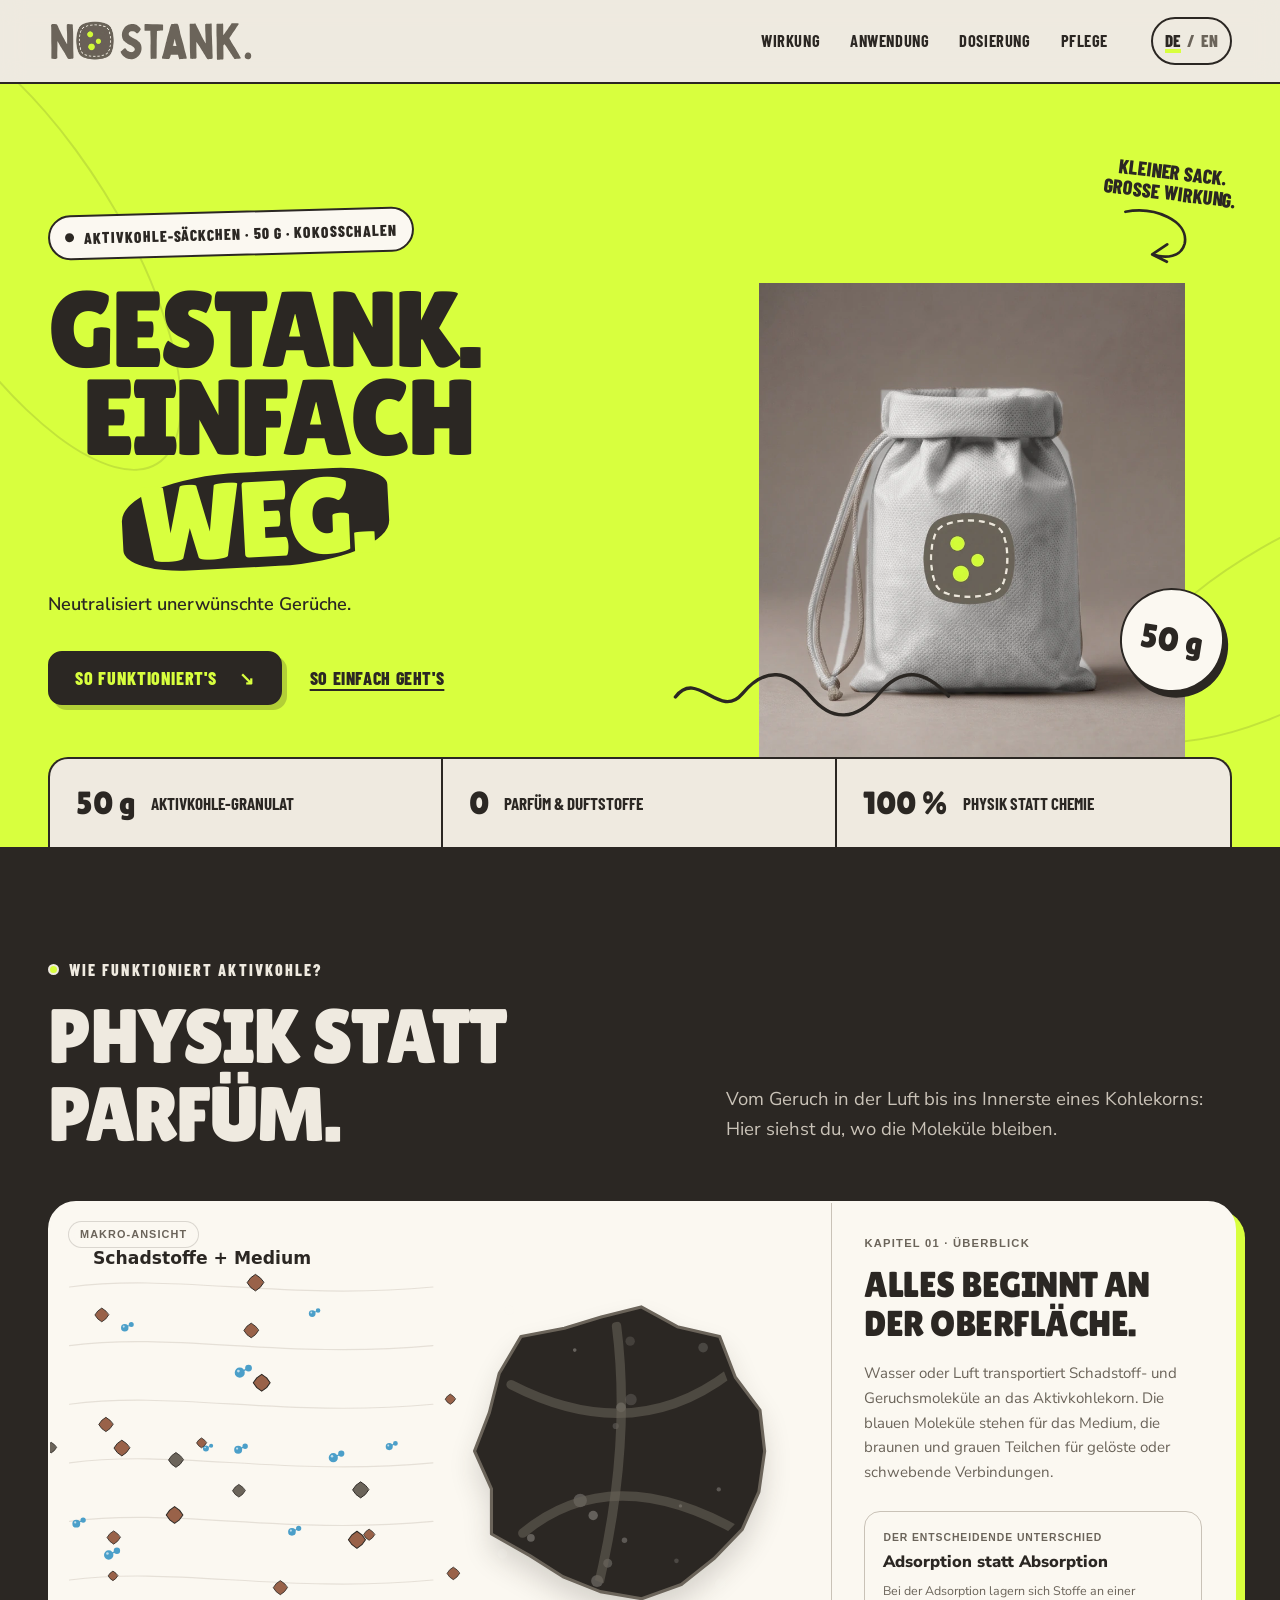
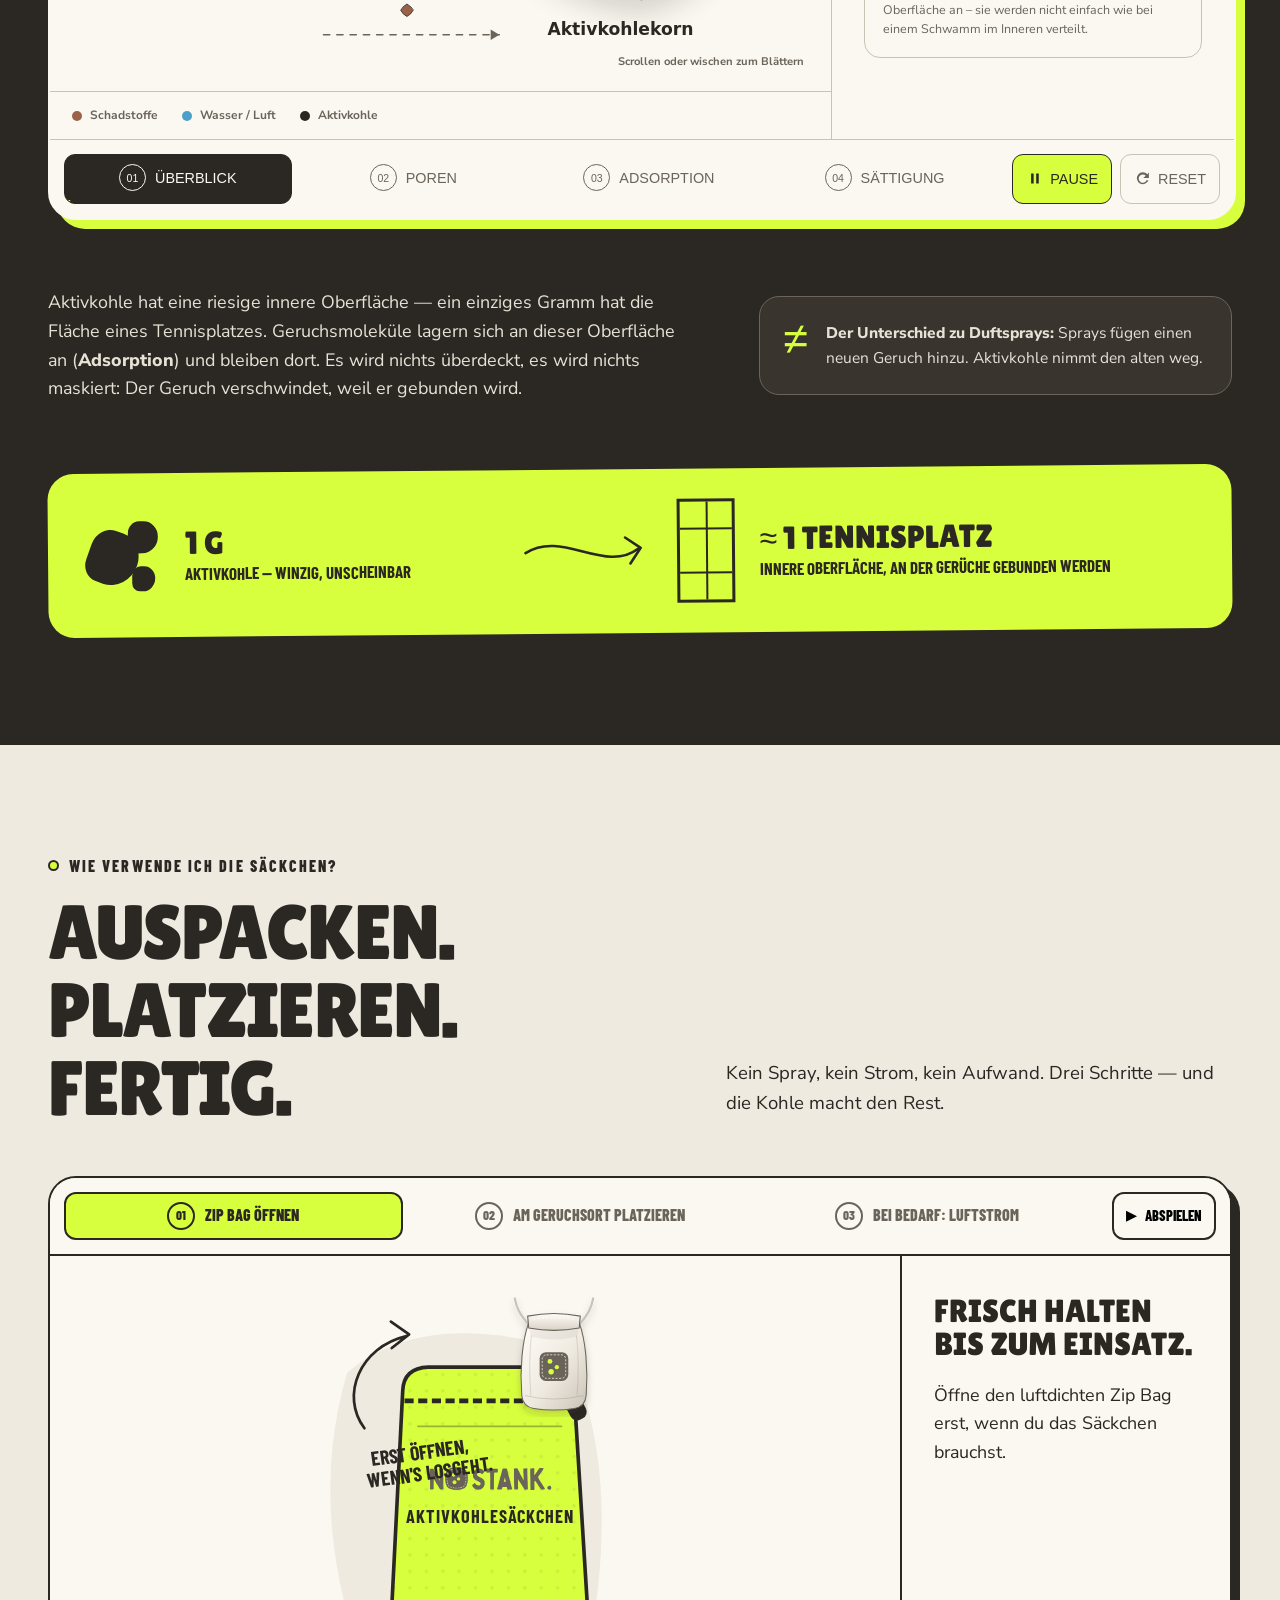
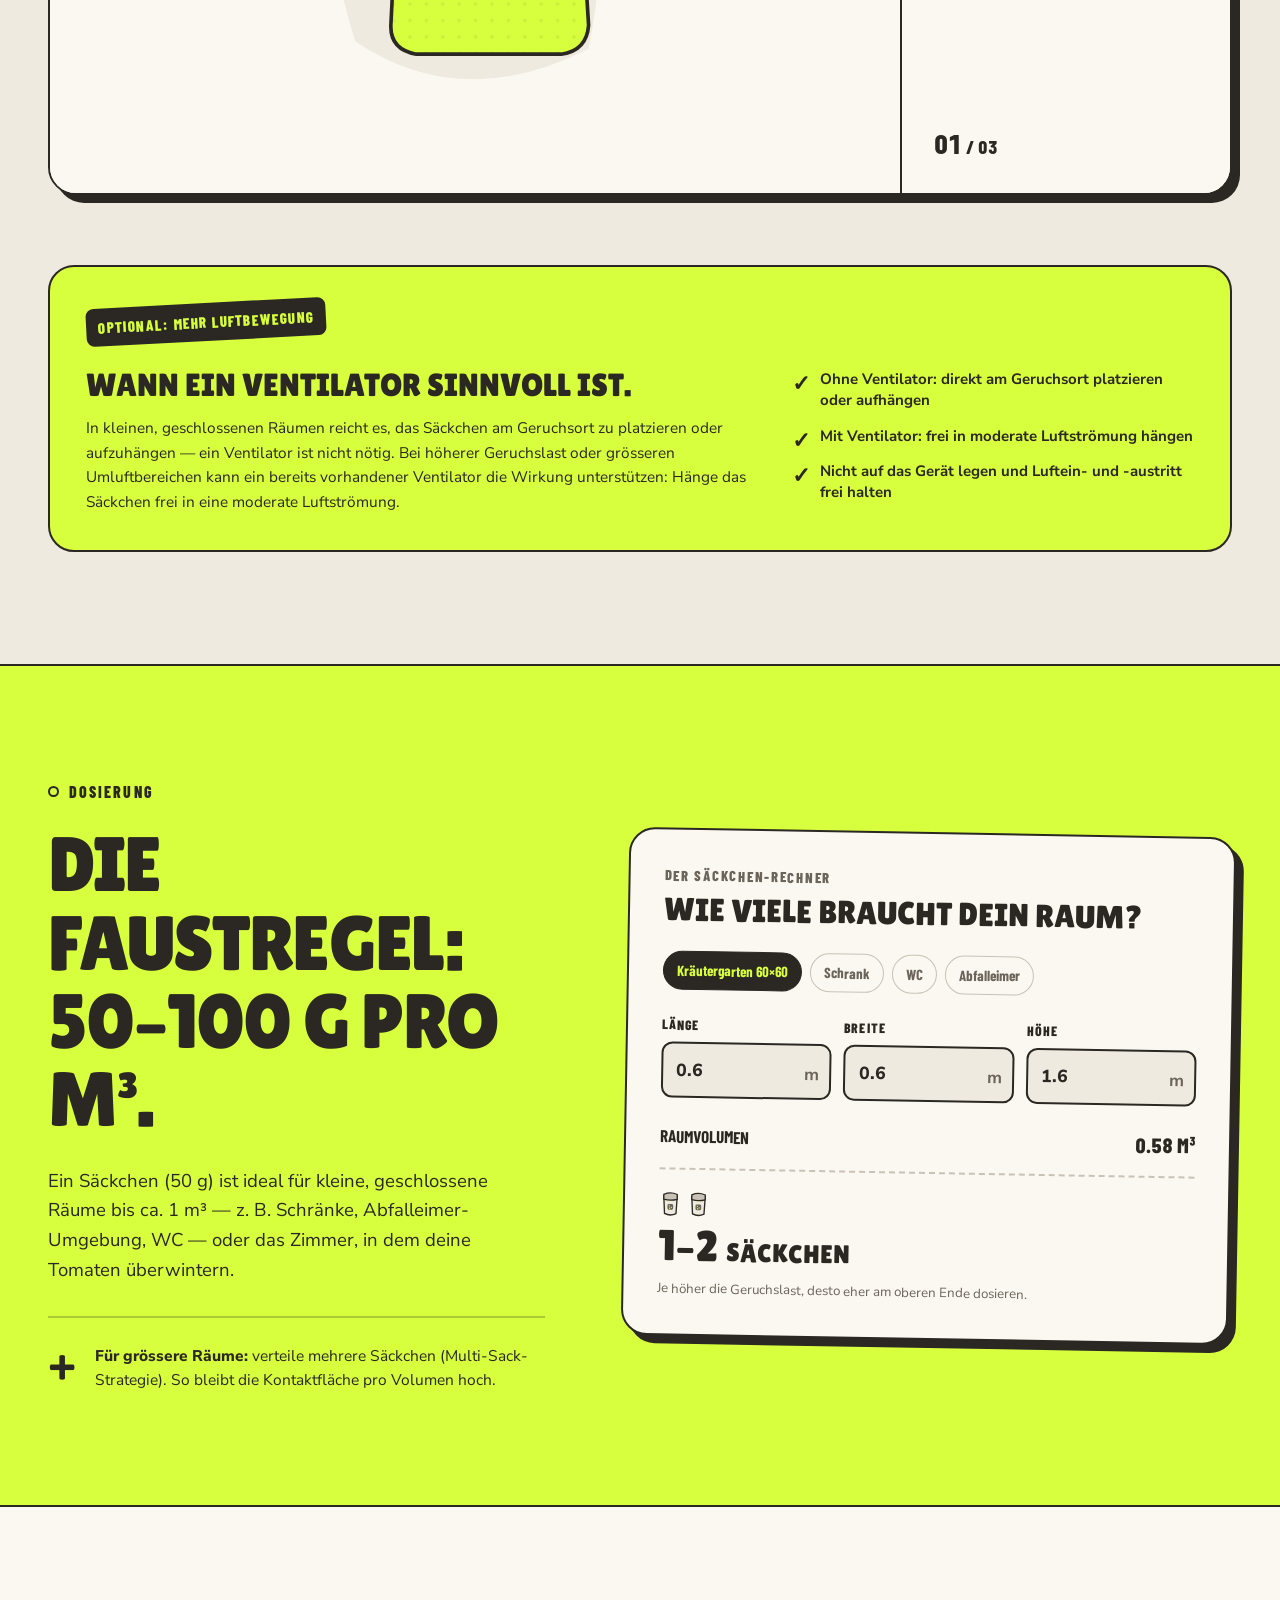
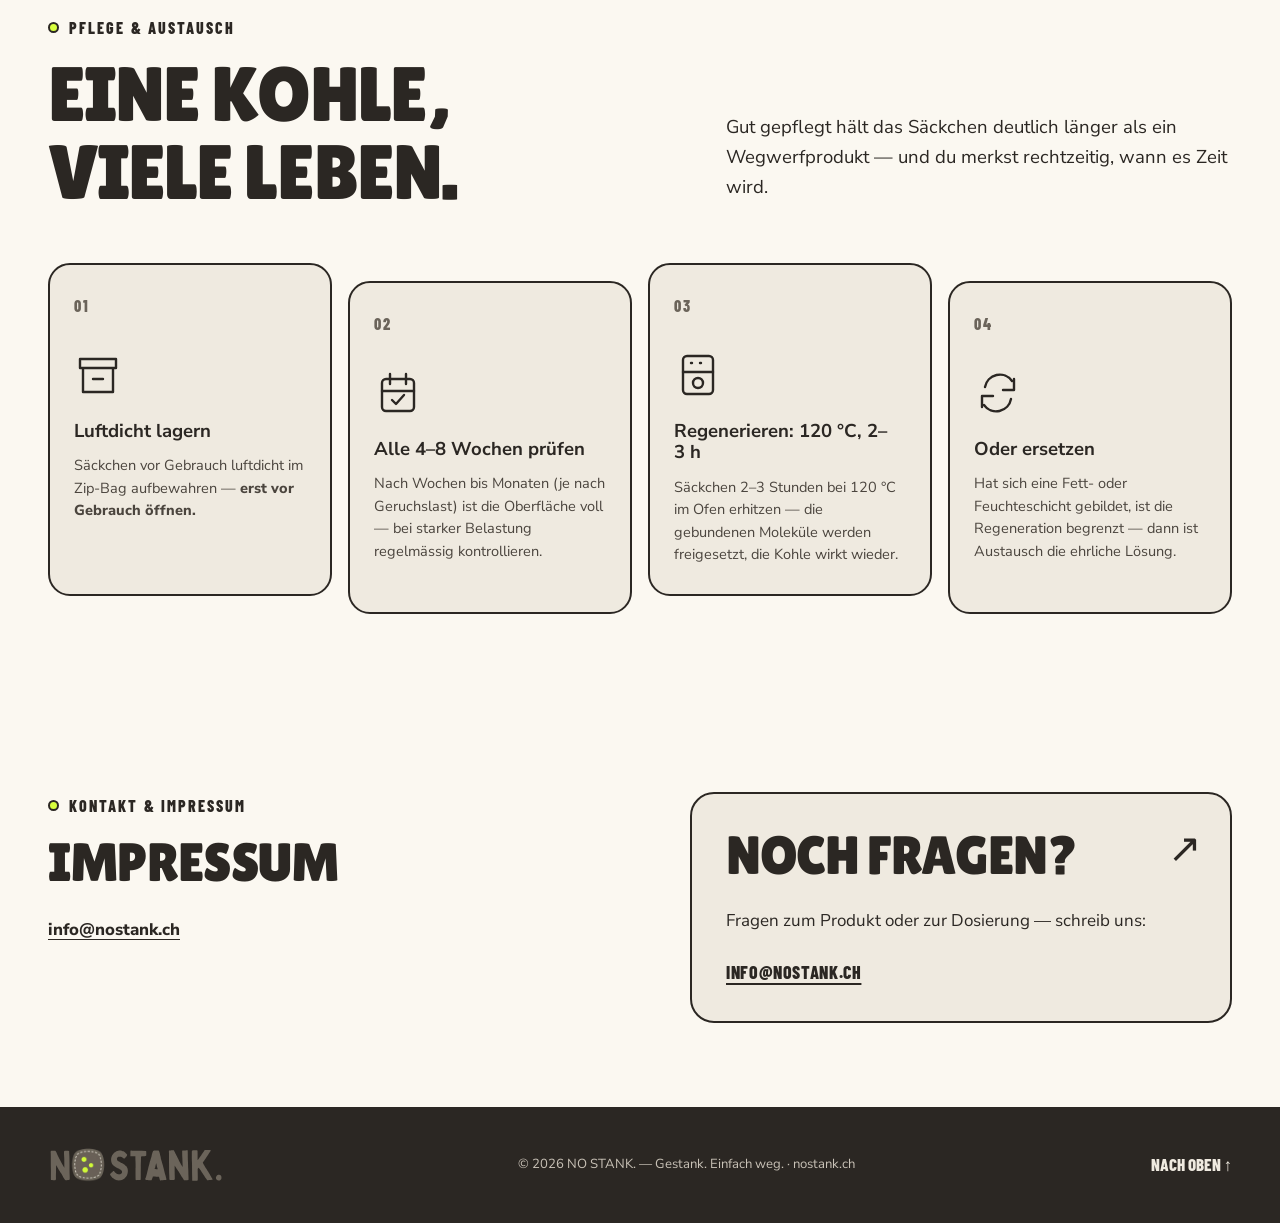
==== commit 2bcb1b53: "Aktivkohle-Widget in Wirkungssektion integrieren" ====
--- a/index.html
+++ b/index.html
@@ -20,7 +20,8 @@
 <link rel="preconnect" href="https://fonts.googleapis.com">
 <link rel="preconnect" href="https://fonts.gstatic.com" crossorigin>
 <link href="https://fonts.googleapis.com/css2?family=Barlow+Condensed:wght@600;700;800&family=Lilita+One&family=Nunito+Sans:wght@400;600;700;800;900&display=swap" rel="stylesheet">
-<link rel="stylesheet" href="styles.css?v=4">
+<link rel="stylesheet" href="styles.css?v=5">
+<link rel="stylesheet" href="aktivkohle-widget.css?v=2">
 <script type="module" src="assets/vendor/model-viewer.min.js"></script>
 </head>
 <body>
@@ -112,78 +113,86 @@
         <h2 data-i18n="wirkung.title">Physik statt<br>Parfüm.</h2>
         <p class="lead" data-i18n="wirkung.intro">Vom Geruch in der Luft bis ins Innerste eines Kohlekorns: Hier siehst du, wo die Moleküle bleiben.</p>
       </div>
-      <div class="explainer carbon-explainer" id="carbon-explainer" data-explainer data-active="1">
-        <div class="explainer-toolbar">
-          <div class="step-tabs" role="group" aria-label="Erklärschritte Aktivkohle">
-            <button class="step-tab active" type="button" data-step="1" aria-pressed="true"><span>01</span><span data-i18n="carbon.tab1">Geruch in der Luft</span></button>
-            <button class="step-tab" type="button" data-step="2" aria-pressed="false"><span>02</span><span data-i18n="carbon.tab2">Durchs Vlies</span></button>
-            <button class="step-tab" type="button" data-step="3" aria-pressed="false"><span>03</span><span data-i18n="carbon.tab3">In den Poren</span></button>
-          </div>
-          <button class="motion-toggle" type="button" data-motion-toggle aria-pressed="true"><span class="motion-icon" aria-hidden="true">▶</span><span data-i18n="explainer.play">Abspielen</span></button>
-        </div>
-        <div class="explainer-body">
-          <div class="carbon-canvas">
-            <svg class="carbon-svg" viewBox="0 0 1100 600" role="img" data-i18n-aria="carbon.aria" aria-label="Drei Vergrösserungsebenen: Geruchsmoleküle schweben zum Säckchen, passieren das Vlies und lagern sich in den Poren der Aktivkohle an">
-            <defs>
-              <pattern id="granules" width="36" height="32" patternUnits="userSpaceOnUse"><circle cx="8" cy="10" r="6" fill="#2B2723"/><circle cx="26" cy="21" r="8" fill="#48423B"/><circle cx="33" cy="4" r="4" fill="#6B645A"/></pattern>
-              <filter id="lime-glow" x="-100%" y="-100%" width="300%" height="300%"><feGaussianBlur stdDeviation="5" result="blur"/><feMerge><feMergeNode in="blur"/><feMergeNode in="SourceGraphic"/></feMerge></filter>
-            </defs>
-            <path class="connect-path" d="M290 282C346 235 372 239 421 269"/>
-            <path class="connect-path" d="M670 282C727 235 754 239 805 269"/>
-            <g class="carbon-stage" data-stage="1">
-              <path d="M36 442Q169 481 313 442V184Q303 91 174 80Q45 91 36 184Z" fill="#EFEAE0"/>
-              <path d="M82 156H276V406H82Z" fill="#FFFDF8" stroke="#6B645A" stroke-width="4"/>
-              <path d="M179 156V406M82 275H276" fill="none" stroke="#6B645A" stroke-width="3"/>
-              <path d="M98 179h65v69H98zM196 300h63v78h-63z" fill="#E7E1D6"/>
-              <path d="M112 209c8-25 32-24 39 0M206 350c13-30 31-30 43 0" fill="none" stroke="#948B7E" stroke-width="8" stroke-linecap="round"/>
-              <path class="smell-line" d="M121 159c-21-23 19-29 0-54M223 149c-21-23 19-29 0-54"/>
-              <use href="#molecule-symbol" x="43" y="219" width="46" height="46" class="molecule-float"/>
-              <use href="#molecule-symbol" x="249" y="119" width="40" height="40" class="molecule-float delay-2"/>
-              <use href="#molecule-symbol" x="230" y="363" width="48" height="48" class="molecule-float delay-3"/>
-              <g class="molecule-travel"><use href="#molecule-symbol" x="-18" y="-18" width="36" height="36"/><animateMotion dur="4.5s" repeatCount="indefinite" path="M260 265C326 236 365 244 423 278"/></g>
-            </g>
-            <g class="carbon-stage" data-stage="2">
-              <path d="M382 116Q500 55 634 120Q691 242 663 406Q526 487 389 410Q347 260 382 116Z" fill="#D8FF3E"/>
-              <use href="#pouch-symbol" x="414" y="130" width="224" height="286"/>
-              <path d="M414 337Q512 363 638 337V414H414Z" fill="url(#granules)" opacity=".9" clip-path="inset(0 round 0 0 28px 28px)"/>
-              <path d="M414 337Q512 363 638 337" fill="none" stroke="#6B645A" stroke-width="3" stroke-dasharray="8 7"/>
-              <path class="pore-path" d="M393 254C440 256 445 315 477 342M658 240C602 253 604 306 567 347"/>
-              <g class="molecule-travel"><circle r="10" fill="#D8FF3E" stroke="#2B2723" stroke-width="3"/><animateMotion dur="3.8s" repeatCount="indefinite" path="M391 254C440 256 445 315 477 342"/></g>
-              <g class="molecule-travel"><circle r="8" fill="#D8FF3E" stroke="#2B2723" stroke-width="3"/><animateMotion dur="4.3s" begin="-2s" repeatCount="indefinite" path="M658 240C602 253 604 306 567 347"/></g>
-              <circle cx="632" cy="386" r="42" fill="#EFEAE0" stroke="#2B2723" stroke-width="3"/>
-              <path d="M658 414l36 35" stroke="#2B2723" stroke-width="12" stroke-linecap="round"/>
-              <circle cx="632" cy="386" r="27" fill="none" stroke="#948B7E" stroke-width="8" stroke-dasharray="4 7"/>
-            </g>
-            <g class="carbon-stage" data-stage="3">
-              <path d="M783 150Q849 60 975 98Q1084 149 1050 268Q1090 393 983 461Q854 482 781 390Q727 267 783 150Z" fill="#EFEAE0"/>
-              <path d="M829 157Q900 99 982 143Q1050 196 1019 270Q1050 348 978 408Q894 438 825 376Q775 295 829 157Z" fill="#2B2723" stroke="#6B645A" stroke-width="10"/>
-              <g fill="none" stroke="#6B645A" stroke-width="24" stroke-linecap="round" stroke-linejoin="round">
-                <path d="M798 257Q858 278 894 242T980 211"/>
-                <path d="M895 242Q885 320 931 351T1018 340"/>
-                <path d="M931 351l-36 55M853 375l41-133M960 157l20 54"/>
-              </g>
-              <g fill="none" stroke="#D8FF3E" stroke-width="3" stroke-dasharray="5 9" opacity=".65">
-                <path d="M798 257Q858 278 894 242T980 211"/>
-                <path d="M895 242Q885 320 931 351T1018 340"/>
-              </g>
-              <g filter="url(#lime-glow)" fill="#D8FF3E">
-                <circle cx="855" cy="266" r="8"/><circle cx="899" cy="233" r="9"/><circle cx="953" cy="221" r="7"/><circle cx="907" cy="317" r="8"/><circle cx="947" cy="363" r="9"/>
-              </g>
-              <g class="molecule-travel"><use href="#molecule-symbol" x="-18" y="-18" width="36" height="36"/><animateMotion dur="4s" repeatCount="indefinite" path="M783 250C828 274 862 275 894 242S950 215 980 211"/></g>
-              <path class="bound-ring" d="M885 211q19-16 35 1M921 333q21-7 32 10" fill="none" stroke="#D8FF3E" stroke-width="3" stroke-linecap="round"/>
-            </g>
-          </svg>
-        </div>
-          <div class="explainer-copy">
-            <div class="explainer-notes" aria-live="polite">
-              <p class="explainer-note active" data-note="1" data-i18n="carbon.note1"><strong>Riechen ist Moleküle wahrnehmen.</strong> Die kleinen Teilchen schweben frei durch die Luft.</p>
-              <p class="explainer-note" data-note="2" data-i18n="carbon.note2"><strong>Das Vlies lässt Luft durch.</strong> Im Inneren wartet Aktivkohle-Granulat aus Kokosschalen.</p>
-              <p class="explainer-note" data-note="3" data-i18n="carbon.note3"><strong>Adsorption statt Überdeckung.</strong> Die Moleküle haften an der riesigen inneren Oberfläche — und bleiben dort.</p>
+      <section class="ak-widget-root" data-ak-widget aria-label="Interaktive Visualisierung: Funktionsweise von Aktivkohle" data-i18n-aria="ak.aria">
+        <div class="ak-widget-layout">
+          <div class="ak-widget-visual">
+            <div class="ak-widget-stage" data-ak-stage tabindex="0" aria-label="Visualisierung. Mit dem Mausrad, durch Wischen oder mit den Pfeiltasten zwischen den Kapiteln wechseln." data-i18n-aria="ak.stageAria">
+              <canvas class="ak-widget-canvas" data-ak-canvas role="img" aria-label="Verschmutztes Wasser oder Luft strömt auf ein Aktivkohlekorn zu.">Ihr Browser unterstützt kein HTML5 Canvas. Die Texte neben der Grafik erklären alle vier Kapitel.</canvas>
+              <span class="ak-widget-view-badge" data-ak-view>Makro-Ansicht</span>
+              <span class="ak-widget-stage-hint" data-ak-hint data-i18n="ak.hint">Scrollen oder wischen zum Blättern</span>
             </div>
-            <span class="explainer-counter"><span data-current-step>01</span> / 03</span>
-          </div>
-        </div>
-      </div>
+            <div class="ak-widget-legend" aria-label="Legende">
+              <span><i class="ak-widget-legend-dot ak-widget-legend-pollutant" aria-hidden="true"></i><span data-i18n="ak.legendPollutant">Schadstoffe</span></span>
+              <span><i class="ak-widget-legend-dot ak-widget-legend-water" aria-hidden="true"></i><span data-i18n="ak.legendMedium">Wasser / Luft</span></span>
+              <span><i class="ak-widget-legend-dot ak-widget-legend-carbon" aria-hidden="true"></i><span data-i18n="ak.legendCarbon">Aktivkohle</span></span>
+            </div>
+          </div>
+
+          <div class="ak-widget-content">
+            <article class="ak-widget-panel" data-ak-panel="0" role="tabpanel">
+              <p class="ak-widget-kicker" data-i18n="ak.kicker1">Kapitel 01 · Überblick</p>
+              <h3 class="ak-widget-heading" data-i18n="ak.heading1">Alles beginnt an der Oberfläche.</h3>
+              <p class="ak-widget-text" data-i18n="ak.text1">Wasser oder Luft transportiert Schadstoff- und Geruchsmoleküle an das Aktivkohlekorn. Die blauen Moleküle stehen für das Medium, die braunen und grauen Teilchen für gelöste oder schwebende Verbindungen.</p>
+              <div class="ak-widget-fact">
+                <span class="ak-widget-fact-label" data-i18n="ak.factLabel1">Der entscheidende Unterschied</span>
+                <strong data-i18n="ak.factTitle1">Adsorption statt Absorption</strong>
+                <p data-i18n="ak.factText1">Bei der Adsorption lagern sich Stoffe an einer Oberfläche an – sie werden nicht einfach wie bei einem Schwamm im Inneren verteilt.</p>
+              </div>
+            </article>
+
+            <article class="ak-widget-panel" data-ak-panel="1" role="tabpanel" hidden>
+              <p class="ak-widget-kicker" data-i18n="ak.kicker2">Kapitel 02 · Porenstruktur</p>
+              <h3 class="ak-widget-heading" data-i18n="ak.heading2">Ein Korn. Ein riesiges Innenleben.</h3>
+              <p class="ak-widget-text" data-i18n="ak.text2">Der Zoom öffnet ein verzweigtes Netz: Makroporen führen ins Innere, Mesoporen verteilen den Strom und Mikroporen bieten unzählige Bindungsstellen. Die Porengrössen sind hier modellhaft vergrössert.</p>
+              <div class="ak-widget-fact ak-widget-fact-accent">
+                <span class="ak-widget-fact-label" data-i18n="ak.factLabel2">Innere Oberfläche</span>
+                <strong>1 g = bis zu 1.500 m²</strong>
+                <p data-i18n="ak.factText2">Die hochporöse Struktur schafft eine enorme Kontaktfläche – je nach Aktivkohleart und Messverfahren.</p>
+              </div>
+            </article>
+
+            <article class="ak-widget-panel" data-ak-panel="2" role="tabpanel" hidden>
+              <p class="ak-widget-kicker" data-i18n="ak.kicker3">Kapitel 03 · Adsorption</p>
+              <h3 class="ak-widget-heading" data-i18n="ak.heading3">Anziehen. Andocken. Festhalten.</h3>
+              <p class="ak-widget-text" data-i18n="ak.text3">Schadstoffmoleküle nähern sich den Porenwänden und werden durch Van-der-Waals-Kräfte angezogen. Sie docken an und bleiben haften. Die blauen Wasser- oder Luftmoleküle passieren die Kanäle weitgehend ungehindert.</p>
+              <div class="ak-widget-fact">
+                <span class="ak-widget-fact-label" data-i18n="ak.factLabel3">Physikalische Anziehung</span>
+                <strong>Van-der-Waals-Kräfte</strong>
+                <p data-i18n="ak.factText3">Die schematischen Verbindungslinien markieren den Moment, in dem ein Molekül eine freie Bindungsstelle erreicht.</p>
+              </div>
+            </article>
+
+            <article class="ak-widget-panel" data-ak-panel="3" role="tabpanel" hidden>
+              <p class="ak-widget-kicker" data-i18n="ak.kicker4">Kapitel 04 · Ergebnis &amp; Sättigung</p>
+              <h3 class="ak-widget-heading" data-i18n="ak.heading4">Sauber – aber nicht unbegrenzt.</h3>
+              <p class="ak-widget-text" data-i18n="ak.text4">Am Ausgang ist die Konzentration der dargestellten Schadstoffe deutlich reduziert. Mit der Zeit belegen immer mehr Moleküle die freien Stellen an den Porenwänden. Ist die Kohle gesättigt, lässt ihre Bindungsleistung nach.</p>
+              <div class="ak-widget-saturation" data-ak-saturation>
+                <div class="ak-widget-saturation-copy"><span data-i18n="ak.saturation">Belegte Bindungsstellen</span><strong data-ak-saturation-value>15 %</strong></div>
+                <div class="ak-widget-meter" role="meter" aria-label="Belegte Bindungsstellen" data-i18n-aria="ak.saturation" aria-valuemin="0" aria-valuemax="100" aria-valuenow="15" data-ak-meter><span data-ak-meter-fill></span></div>
+              </div>
+              <div class="ak-widget-fact">
+                <span class="ak-widget-fact-label" data-i18n="ak.factLabel4">Wichtig für die Anwendung</span>
+                <strong data-i18n="ak.factTitle4">Rechtzeitig ersetzen oder regenerieren</strong>
+                <p data-i18n="ak.factText4">Der richtige Zeitpunkt hängt von Belastung, Medium und Einsatz ab. Gesättigte Aktivkohle fachgerecht austauschen oder regenerieren lassen.</p>
+              </div>
+            </article>
+          </div>
+        </div>
+
+        <div class="ak-widget-controls">
+          <div class="ak-widget-tabs" role="tablist" aria-label="Kapitel auswählen" data-i18n-aria="ak.tabsAria">
+            <button class="ak-widget-tab" type="button" role="tab" data-ak-tab="0" aria-selected="true"><span class="ak-widget-tab-number">01</span><span class="ak-widget-tab-label" data-i18n="ak.tab1">Überblick</span></button>
+            <button class="ak-widget-tab" type="button" role="tab" data-ak-tab="1" aria-selected="false" tabindex="-1"><span class="ak-widget-tab-number">02</span><span class="ak-widget-tab-label" data-i18n="ak.tab2">Poren</span></button>
+            <button class="ak-widget-tab" type="button" role="tab" data-ak-tab="2" aria-selected="false" tabindex="-1"><span class="ak-widget-tab-number">03</span><span class="ak-widget-tab-label" data-i18n="ak.tab3">Adsorption</span></button>
+            <button class="ak-widget-tab" type="button" role="tab" data-ak-tab="3" aria-selected="false" tabindex="-1"><span class="ak-widget-tab-number">04</span><span class="ak-widget-tab-label" data-i18n="ak.tab4">Sättigung</span></button>
+          </div>
+          <div class="ak-widget-actions">
+            <button class="ak-widget-action ak-widget-play" type="button" data-ak-play aria-pressed="true" aria-label="Animation pausieren"><svg class="ak-widget-icon" viewBox="0 0 20 20" aria-hidden="true"><path data-ak-play-icon d="M6 4h3v12H6zM12 4h3v12h-3z" fill="currentColor"></path></svg><span data-ak-play-label>Pause</span></button>
+            <button class="ak-widget-action" type="button" data-ak-reset aria-label="Visualisierung zurücksetzen" data-i18n-aria="ak.resetAria"><svg class="ak-widget-icon" viewBox="0 0 20 20" aria-hidden="true"><path d="M15.7 5.1A7 7 0 1 0 17 12h-2.2a4.8 4.8 0 1 1-1-5.2L11 9.5h6.5V3z" fill="currentColor"></path></svg><span data-i18n="ak.reset">Reset</span></button>
+          </div>
+        </div>
+        <p class="ak-widget-live" data-ak-live aria-live="polite"></p>
+      </section>
       <div class="carbon-copy-grid">
         <p class="body-large" data-i18n="wirkung.p1">Aktivkohle hat eine riesige innere Oberfläche — ein einziges Gramm hat die Fläche eines Tennisplatzes. Geruchsmoleküle lagern sich an dieser Oberfläche an (<strong>Adsorption</strong>) und bleiben dort. Es wird nichts überdeckt, es wird nichts maskiert: Der Geruch verschwindet, weil er gebunden wird.</p>
         <div class="difference-card"><span class="difference-icon" aria-hidden="true">≠</span><p data-i18n="wirkung.diff"><strong>Der Unterschied zu Duftsprays:</strong> Sprays fügen einen neuen Geruch hinzu. Aktivkohle nimmt den alten weg.</p></div>
@@ -331,6 +340,7 @@
 
 <footer class="site-footer"><div class="wrap footer-inner"><img src="assets/brand-wordmark.svg" alt="NO STANK." width="206" height="44"><p data-i18n="footer.line">© 2026 NO STANK. — Gestank. Einfach weg. · nostank.ch</p><a href="#top" data-i18n="footer.top">Nach oben ↑</a></div></footer>
 <script src="product-3d.js?v=3"></script>
-<script src="app.js?v=4"></script>
+<script src="app.js?v=5"></script>
+<script src="aktivkohle-widget.js?v=2"></script>
 </body>
 </html>
--- a/styles.css
+++ b/styles.css
@@ -154,7 +154,29 @@
 
 .carbon-section { background: var(--kohle); color: var(--papier); }
 .explainer { position: relative; border: var(--border); border-radius: 28px; color: var(--kohle); overflow: hidden; }
-.carbon-explainer { background: var(--papier-hell); border-color: var(--papier-hell); box-shadow: 9px 9px 0 var(--lime); }
+.carbon-section .ak-widget-root {
+  --ak-bg: var(--papier-hell);
+  --ak-accent: var(--lime);
+  --ak-text: var(--kohle);
+  --ak-muted: var(--rauch);
+  --ak-line: var(--stein-hell);
+  --ak-scene: var(--papier-hell);
+  --ak-font: var(--font-body);
+  --ak-radius: 28px;
+  max-width: none;
+  border: 2px solid var(--papier-hell);
+  box-shadow: 9px 9px 0 var(--lime);
+}
+.carbon-section .ak-widget-layout { border-top: 0; }
+.carbon-section .ak-widget-heading { font-family: var(--font-display); font-size: clamp(1.9rem, 3cqw, 2.55rem); font-weight: 400; letter-spacing: -.015em; text-transform: uppercase; }
+.carbon-section .ak-widget-kicker,
+.carbon-section .ak-widget-fact-label,
+.carbon-section .ak-widget-view-badge { font-family: var(--font-condensed); }
+.carbon-section .ak-widget-tab,
+.carbon-section .ak-widget-action { font-family: var(--font-condensed); font-size: .9rem; text-transform: uppercase; }
+.carbon-section .ak-widget-content { padding: 32px; }
+.carbon-section .ak-widget-fact { border-radius: 16px; }
+.carbon-section .ak-widget-controls { padding: 14px; }
 .explainer-toolbar { display: flex; align-items: stretch; justify-content: space-between; gap: 16px; padding: 14px; border-bottom: var(--border); background: var(--papier-hell); }
 .step-tabs { display: grid; grid-template-columns: repeat(3, 1fr); gap: 8px; flex: 1; }
 .step-tab { display: flex; align-items: center; justify-content: center; gap: 10px; min-height: 48px; padding: 8px 16px; border: 2px solid transparent; border-radius: 12px; background: transparent; color: var(--rauch); cursor: pointer; font-family: var(--font-condensed); font-size: 1rem; font-weight: 800; line-height: 1.05; text-transform: uppercase; transition: background .2s, color .2s, border-color .2s; }
@@ -165,17 +187,11 @@
 .motion-toggle:hover { background: var(--lime); }
 .motion-icon { font-family: var(--font-body); font-weight: 900; line-height: 1; }
 .explainer-body { display: grid; grid-template-columns: minmax(0, 1fr) 330px; }
-.carbon-canvas, .usage-canvas { min-width: 0; overflow: hidden; background: var(--papier-hell); }
-.carbon-svg, .usage-svg { width: 100%; height: clamp(390px, 42vw, 540px); overflow: hidden; }
-.carbon-stage, .usage-stage { display: none; }
+.usage-canvas { min-width: 0; overflow: hidden; background: var(--papier-hell); }
+.usage-svg { width: 100%; height: clamp(390px, 42vw, 540px); overflow: hidden; }
+.usage-stage { display: none; }
 .explainer[data-active="1"] [data-stage="1"], .explainer[data-active="2"] [data-stage="2"], .explainer[data-active="3"] [data-stage="3"] { display: block; }
 .explainer.is-paused * { animation-play-state: paused !important; }
-.connect-path, .pore-path { fill: none; stroke: var(--rauch); stroke-width: 3; stroke-dasharray: 6 9; stroke-linecap: round; }
-.smell-line { fill: none; stroke: var(--rauch); stroke-width: 4; stroke-linecap: round; }
-.molecule-float { animation: moleculeFloat 4s ease-in-out infinite; transform-box: fill-box; transform-origin: center; }
-.delay-2 { animation-delay: -1.7s !important; }
-.delay-3 { animation-delay: -3.1s !important; }
-.bound-ring { animation: boundPulse 2s ease-in-out infinite; }
 .explainer-copy { display: flex; flex-direction: column; justify-content: space-between; gap: 32px; min-height: 100%; padding: 38px 32px 28px; border-left: var(--border); background: var(--papier-hell); }
 .explainer-notes { flex: 1; }
 .explainer-note { display: none; font-size: 1.12rem; line-height: 1.6; }
@@ -292,7 +308,7 @@
 .product-3d.webgl-ready ~ .model-hint { display: block; }
 
 @keyframes moleculeFloat { 0%, 100% { transform: translateY(0) rotate(-3deg); } 50% { transform: translateY(-10px) rotate(4deg); } }
-@keyframes boundPulse { 0%, 100% { opacity: .35; } 50% { opacity: 1; } }
+.delay-2 { animation-delay: -1.7s !important; }
 @keyframes zipOpen { 0%, 20% { transform: translateX(0); } 65%, 100% { transform: translateX(-125px); } }
 @keyframes pouchEmerge { 0%, 15% { transform: translateY(60px); opacity: .2; } 65%, 100% { transform: translateY(0); opacity: 1; } }
 @keyframes pouchSwing { 0%, 100% { transform: rotate(-2deg); } 50% { transform: rotate(2deg); } }
@@ -404,7 +420,8 @@
   .hero-wave { width: 170px; bottom: 18px; }
   .hero-facts { padding-inline: 18px; }
   .explainer { border-radius: 20px; }
-  .carbon-explainer { box-shadow: 6px 6px 0 var(--lime); }
+  .carbon-section .ak-widget-root { --ak-radius: 20px; box-shadow: 6px 6px 0 var(--lime); }
+  .carbon-section .ak-widget-content { padding: 25px 22px; }
   .explainer-toolbar { gap: 10px; padding: 9px; }
   .step-tabs { gap: 5px; }
   .step-tab { flex-direction: column; gap: 5px; min-height: 70px; padding: 7px 4px; font-size: .72rem; text-align: center; }
--- a/aktivkohle-widget.css
+++ b/aktivkohle-widget.css
@@ -0,0 +1,626 @@
+.ak-widget-document {
+  margin: 0;
+  background: #efeae0;
+}
+
+.ak-widget-page {
+  margin: 0;
+  padding: clamp(0px, 2vw, 24px);
+  background: transparent;
+}
+
+.ak-widget-root,
+.ak-widget-root *,
+.ak-widget-root *::before,
+.ak-widget-root *::after {
+  box-sizing: border-box;
+}
+
+.ak-widget-root {
+  --ak-bg: #fbf8f1;
+  --ak-accent: #d8ff3e;
+  --ak-text: #2b2723;
+  --ak-muted: #6b645a;
+  --ak-line: #ddd6ca;
+  --ak-scene: #f1ede5;
+  --ak-water: #4b9fc9;
+  --ak-pollutant: #996249;
+  --ak-carbon: #2b2723;
+  --ak-radius: 24px;
+  --ak-font: "Nunito Sans", system-ui, -apple-system, BlinkMacSystemFont, "Segoe UI", sans-serif;
+  --ak-progress: 0;
+  all: initial;
+  isolation: isolate;
+  container-type: inline-size;
+  display: block;
+  width: 100%;
+  max-width: 1240px;
+  margin-inline: auto;
+  overflow: hidden;
+  border: 1px solid var(--ak-line);
+  border-radius: var(--ak-radius);
+  background: var(--ak-bg);
+  color: var(--ak-text);
+  font-family: var(--ak-font);
+  font-size: 16px;
+  line-height: 1.55;
+  color-scheme: light;
+  -webkit-font-smoothing: antialiased;
+}
+
+.ak-widget-root button {
+  font: inherit;
+}
+
+.ak-widget-header {
+  display: flex;
+  align-items: flex-start;
+  justify-content: space-between;
+  gap: 32px;
+  padding: clamp(24px, 4cqw, 48px);
+}
+
+.ak-widget-eyebrow,
+.ak-widget-kicker,
+.ak-widget-title,
+.ak-widget-heading,
+.ak-widget-intro,
+.ak-widget-text,
+.ak-widget-fact p,
+.ak-widget-live {
+  margin: 0;
+}
+
+.ak-widget-eyebrow {
+  display: flex;
+  align-items: center;
+  gap: 9px;
+  margin-bottom: 12px;
+  color: var(--ak-muted);
+  font-size: 0.75rem;
+  font-weight: 800;
+  letter-spacing: 0.13em;
+  line-height: 1.2;
+  text-transform: uppercase;
+}
+
+.ak-widget-eyebrow-dot {
+  width: 10px;
+  height: 10px;
+  flex: 0 0 auto;
+  border-radius: 50%;
+  background: var(--ak-accent);
+  box-shadow: 0 0 0 2px var(--ak-text);
+}
+
+.ak-widget-title {
+  max-width: 760px;
+  font-size: clamp(2rem, 5cqw, 4rem);
+  font-weight: 850;
+  letter-spacing: -0.045em;
+  line-height: 1.02;
+}
+
+.ak-widget-intro {
+  max-width: 66ch;
+  margin-top: 14px;
+  color: var(--ak-muted);
+  font-size: clamp(0.94rem, 1.7cqw, 1.08rem);
+}
+
+.ak-widget-counter {
+  display: flex;
+  align-items: baseline;
+  flex: 0 0 auto;
+  gap: 7px;
+  padding-top: 26px;
+  color: var(--ak-muted);
+  font-variant-numeric: tabular-nums;
+}
+
+.ak-widget-counter strong {
+  color: var(--ak-text);
+  font-size: 2.6rem;
+  font-weight: 850;
+  letter-spacing: -0.06em;
+  line-height: 1;
+}
+
+.ak-widget-counter span {
+  font-size: 0.84rem;
+  font-weight: 700;
+}
+
+.ak-widget-layout {
+  display: grid;
+  grid-template-columns: minmax(0, 1.65fr) minmax(280px, 0.85fr);
+  border-top: 1px solid var(--ak-line);
+  border-bottom: 1px solid var(--ak-line);
+}
+
+.ak-widget-visual {
+  display: flex;
+  flex-direction: column;
+  min-width: 0;
+  background: var(--ak-scene);
+}
+
+.ak-widget-stage {
+  position: relative;
+  flex: 1 0 auto;
+  aspect-ratio: 8 / 5;
+  min-height: 320px;
+  overflow: hidden;
+  background: var(--ak-scene);
+  outline: none;
+  touch-action: pan-y;
+}
+
+.ak-widget-stage:focus-visible {
+  outline: 3px solid var(--ak-accent);
+  outline-offset: -5px;
+}
+
+.ak-widget-canvas {
+  display: block;
+  width: 100%;
+  height: 100%;
+}
+
+.ak-widget-view-badge {
+  position: absolute;
+  top: 18px;
+  left: 18px;
+  padding: 7px 11px;
+  border: 1px solid color-mix(in srgb, var(--ak-text) 16%, transparent);
+  border-radius: 999px;
+  background: color-mix(in srgb, var(--ak-bg) 88%, transparent);
+  color: var(--ak-muted);
+  font-size: 0.68rem;
+  font-weight: 850;
+  letter-spacing: 0.1em;
+  line-height: 1;
+  text-transform: uppercase;
+  pointer-events: none;
+  backdrop-filter: blur(8px);
+}
+
+.ak-widget-stage-hint {
+  position: absolute;
+  right: 18px;
+  bottom: 16px;
+  padding: 5px 9px;
+  border-radius: 6px;
+  background: color-mix(in srgb, var(--ak-bg) 86%, transparent);
+  color: var(--ak-muted);
+  font-size: 0.69rem;
+  font-weight: 700;
+  pointer-events: none;
+}
+
+.ak-widget-legend {
+  display: flex;
+  flex-wrap: wrap;
+  gap: 12px 24px;
+  padding: 14px 22px;
+  border-top: 1px solid var(--ak-line);
+  background: var(--ak-bg);
+  color: var(--ak-muted);
+  font-size: 0.75rem;
+  font-weight: 700;
+}
+
+.ak-widget-legend > span {
+  display: inline-flex;
+  align-items: center;
+  gap: 8px;
+}
+
+.ak-widget-legend-dot {
+  display: inline-block;
+  width: 10px;
+  height: 10px;
+  border-radius: 50%;
+}
+
+.ak-widget-legend-pollutant { background: var(--ak-pollutant); }
+.ak-widget-legend-water { background: var(--ak-water); }
+.ak-widget-legend-carbon { background: var(--ak-carbon); }
+
+.ak-widget-content {
+  display: flex;
+  min-width: 0;
+  padding: clamp(26px, 3.2cqw, 40px);
+  border-left: 1px solid var(--ak-line);
+  background: var(--ak-bg);
+}
+
+.ak-widget-panel {
+  width: 100%;
+}
+
+.ak-widget-panel[hidden] {
+  display: none !important;
+}
+
+.ak-widget-kicker {
+  margin-bottom: 14px;
+  color: var(--ak-muted);
+  font-size: 0.7rem;
+  font-weight: 850;
+  letter-spacing: 0.11em;
+  text-transform: uppercase;
+}
+
+.ak-widget-heading {
+  max-width: 18ch;
+  font-size: clamp(1.55rem, 2.8cqw, 2.15rem);
+  font-weight: 850;
+  letter-spacing: -0.035em;
+  line-height: 1.08;
+}
+
+.ak-widget-text {
+  margin-top: 18px;
+  color: var(--ak-muted);
+  font-size: 0.94rem;
+  line-height: 1.65;
+}
+
+.ak-widget-fact {
+  margin-top: 26px;
+  padding: 18px;
+  border: 1px solid var(--ak-line);
+  border-radius: 14px;
+  background: color-mix(in srgb, var(--ak-scene) 65%, var(--ak-bg));
+}
+
+.ak-widget-fact-accent {
+  border-color: var(--ak-text);
+  background: var(--ak-accent);
+}
+
+.ak-widget-fact-label {
+  display: block;
+  margin-bottom: 5px;
+  color: var(--ak-muted);
+  font-size: 0.65rem;
+  font-weight: 850;
+  letter-spacing: 0.09em;
+  text-transform: uppercase;
+}
+
+.ak-widget-fact-accent .ak-widget-fact-label,
+.ak-widget-fact-accent p {
+  color: var(--ak-text);
+}
+
+.ak-widget-fact strong {
+  display: block;
+  font-size: 1.03rem;
+  font-weight: 850;
+  line-height: 1.3;
+}
+
+.ak-widget-fact p {
+  margin-top: 8px;
+  color: var(--ak-muted);
+  font-size: 0.78rem;
+  line-height: 1.55;
+}
+
+.ak-widget-saturation {
+  margin-top: 24px;
+}
+
+.ak-widget-saturation-copy {
+  display: flex;
+  justify-content: space-between;
+  gap: 12px;
+  margin-bottom: 8px;
+  color: var(--ak-muted);
+  font-size: 0.72rem;
+  font-weight: 750;
+}
+
+.ak-widget-saturation-copy strong {
+  color: var(--ak-text);
+  font-variant-numeric: tabular-nums;
+}
+
+.ak-widget-meter {
+  height: 9px;
+  overflow: hidden;
+  border-radius: 99px;
+  background: var(--ak-line);
+}
+
+.ak-widget-meter > span {
+  display: block;
+  width: 100%;
+  height: 100%;
+  border-radius: inherit;
+  background: var(--ak-pollutant);
+  transform: scaleX(0.15);
+  transform-origin: left center;
+}
+
+.ak-widget-controls {
+  display: flex;
+  align-items: stretch;
+  gap: 14px;
+  padding: 14px;
+}
+
+.ak-widget-tabs {
+  display: grid;
+  grid-template-columns: repeat(4, minmax(0, 1fr));
+  flex: 1;
+  gap: 8px;
+  min-width: 0;
+}
+
+.ak-widget-tab,
+.ak-widget-action {
+  position: relative;
+  border: 1px solid transparent;
+  border-radius: 11px;
+  background: transparent;
+  color: var(--ak-muted);
+  cursor: pointer;
+  -webkit-tap-highlight-color: transparent;
+  transition: background-color 180ms ease, color 180ms ease, border-color 180ms ease, transform 180ms ease;
+}
+
+.ak-widget-tab {
+  display: flex;
+  align-items: center;
+  justify-content: center;
+  gap: 9px;
+  min-height: 50px;
+  padding: 9px 12px 11px;
+  overflow: hidden;
+  font-size: 0.78rem;
+  font-weight: 800;
+  line-height: 1.1;
+}
+
+.ak-widget-tab::after {
+  content: "";
+  position: absolute;
+  right: 0;
+  bottom: 0;
+  left: 0;
+  height: 3px;
+  background: var(--ak-accent);
+  transform: scaleX(0);
+  transform-origin: left center;
+}
+
+.ak-widget-tab[aria-selected="true"] {
+  border-color: var(--ak-text);
+  background: var(--ak-text);
+  color: var(--ak-bg);
+}
+
+.ak-widget-tab[aria-selected="true"]::after {
+  transform: scaleX(var(--ak-progress));
+}
+
+.ak-widget-tab:hover:not([aria-selected="true"]),
+.ak-widget-action:hover {
+  border-color: var(--ak-line);
+  background: var(--ak-scene);
+  color: var(--ak-text);
+}
+
+.ak-widget-tab:focus-visible,
+.ak-widget-action:focus-visible {
+  outline: 3px solid var(--ak-accent);
+  outline-offset: 2px;
+}
+
+.ak-widget-tab:active,
+.ak-widget-action:active {
+  transform: translateY(1px);
+}
+
+.ak-widget-tab-number {
+  display: grid;
+  place-items: center;
+  width: 27px;
+  height: 27px;
+  flex: 0 0 auto;
+  border: 1px solid currentColor;
+  border-radius: 50%;
+  font-size: 0.66rem;
+  font-variant-numeric: tabular-nums;
+}
+
+.ak-widget-actions {
+  display: flex;
+  flex: 0 0 auto;
+  gap: 8px;
+}
+
+.ak-widget-action {
+  display: inline-flex;
+  align-items: center;
+  justify-content: center;
+  gap: 7px;
+  min-width: 86px;
+  min-height: 50px;
+  padding: 9px 13px;
+  border-color: var(--ak-line);
+  font-size: 0.76rem;
+  font-weight: 800;
+}
+
+.ak-widget-play {
+  border-color: var(--ak-text);
+  background: var(--ak-accent);
+  color: var(--ak-text);
+}
+
+.ak-widget-play:hover {
+  border-color: var(--ak-text);
+  background: var(--ak-accent);
+}
+
+.ak-widget-icon {
+  width: 17px;
+  height: 17px;
+  flex: 0 0 auto;
+}
+
+.ak-widget-live {
+  position: absolute;
+  width: 1px;
+  height: 1px;
+  padding: 0;
+  margin: -1px;
+  overflow: hidden;
+  clip: rect(0, 0, 0, 0);
+  white-space: nowrap;
+  border: 0;
+}
+
+@container (max-width: 850px) {
+  .ak-widget-layout {
+    grid-template-columns: minmax(0, 1fr);
+  }
+
+  .ak-widget-content {
+    border-top: 1px solid var(--ak-line);
+    border-left: 0;
+  }
+
+  .ak-widget-heading {
+    max-width: 28ch;
+  }
+
+  .ak-widget-stage {
+    min-height: 300px;
+  }
+
+  .ak-widget-controls {
+    flex-direction: column;
+  }
+
+  .ak-widget-actions {
+    justify-content: flex-end;
+  }
+}
+
+@container (max-width: 560px) {
+  .ak-widget-root {
+    --ak-radius: 18px;
+  }
+
+  .ak-widget-header {
+    gap: 16px;
+    padding: 24px 20px;
+  }
+
+  .ak-widget-title {
+    font-size: clamp(2rem, 10cqw, 3rem);
+  }
+
+  .ak-widget-intro {
+    font-size: 0.9rem;
+  }
+
+  .ak-widget-counter {
+    padding-top: 24px;
+  }
+
+  .ak-widget-counter strong {
+    font-size: 2rem;
+  }
+
+  .ak-widget-counter span {
+    display: none;
+  }
+
+  .ak-widget-stage {
+    aspect-ratio: 4 / 3;
+    min-height: 250px;
+  }
+
+  .ak-widget-view-badge {
+    top: 12px;
+    left: 12px;
+  }
+
+  .ak-widget-stage-hint {
+    right: 12px;
+    bottom: 10px;
+    font-size: 0.62rem;
+  }
+
+  .ak-widget-legend {
+    gap: 9px 16px;
+    padding: 12px 16px;
+    font-size: 0.68rem;
+  }
+
+  .ak-widget-content {
+    padding: 24px 20px;
+  }
+
+  .ak-widget-text {
+    font-size: 0.9rem;
+  }
+
+  .ak-widget-controls {
+    padding: 10px;
+  }
+
+  .ak-widget-tabs {
+    grid-template-columns: repeat(2, minmax(0, 1fr));
+    gap: 6px;
+  }
+
+  .ak-widget-tab {
+    justify-content: flex-start;
+    min-height: 46px;
+    padding-inline: 12px;
+  }
+
+  .ak-widget-actions {
+    display: grid;
+    grid-template-columns: repeat(2, minmax(0, 1fr));
+  }
+
+  .ak-widget-action {
+    min-height: 46px;
+  }
+}
+
+@container (max-width: 360px) {
+  .ak-widget-counter {
+    display: none;
+  }
+
+  .ak-widget-tab {
+    gap: 7px;
+    padding-inline: 9px;
+    font-size: 0.72rem;
+  }
+}
+
+@keyframes ak-widget-enter {
+  from { opacity: 0; transform: translateY(7px); }
+  to { opacity: 1; transform: translateY(0); }
+}
+
+@media (prefers-reduced-motion: reduce) {
+  .ak-widget-panel {
+    animation: none;
+  }
+
+  .ak-widget-tab,
+  .ak-widget-action {
+    transition: none;
+  }
+}
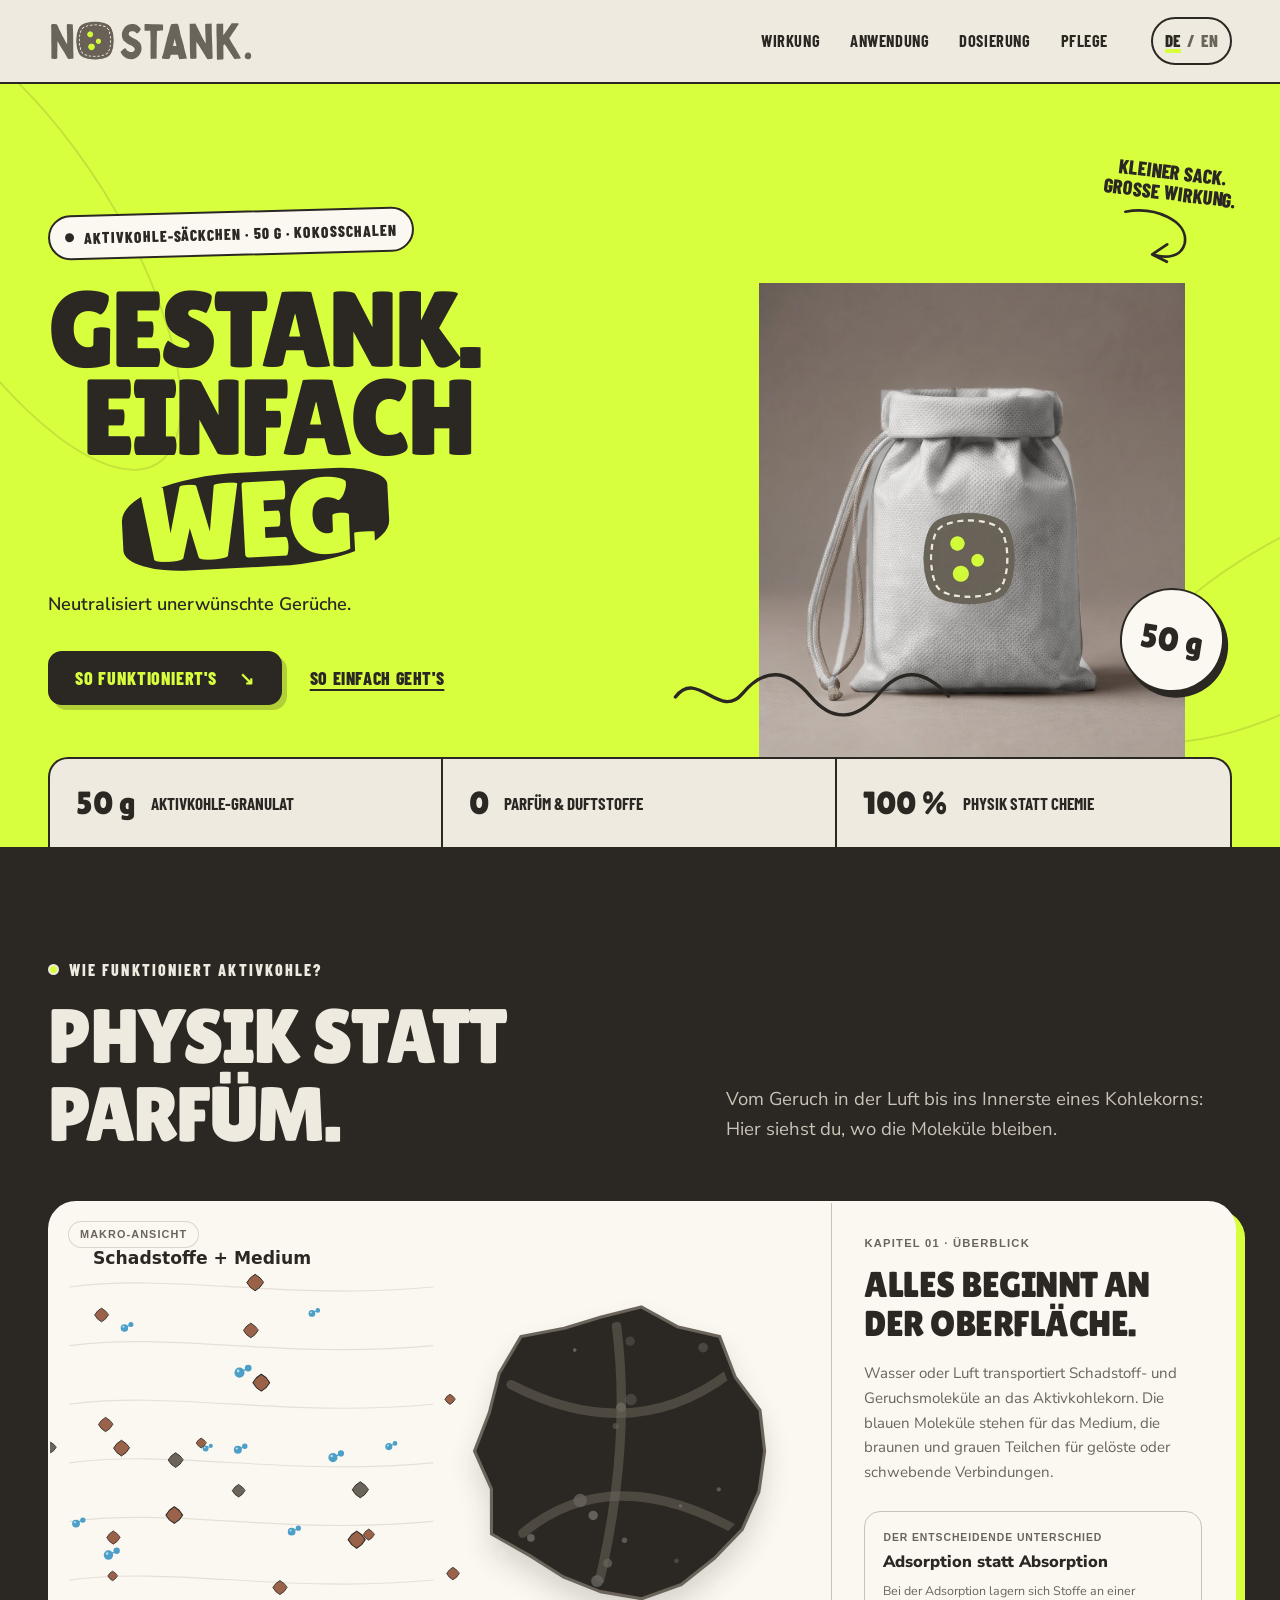
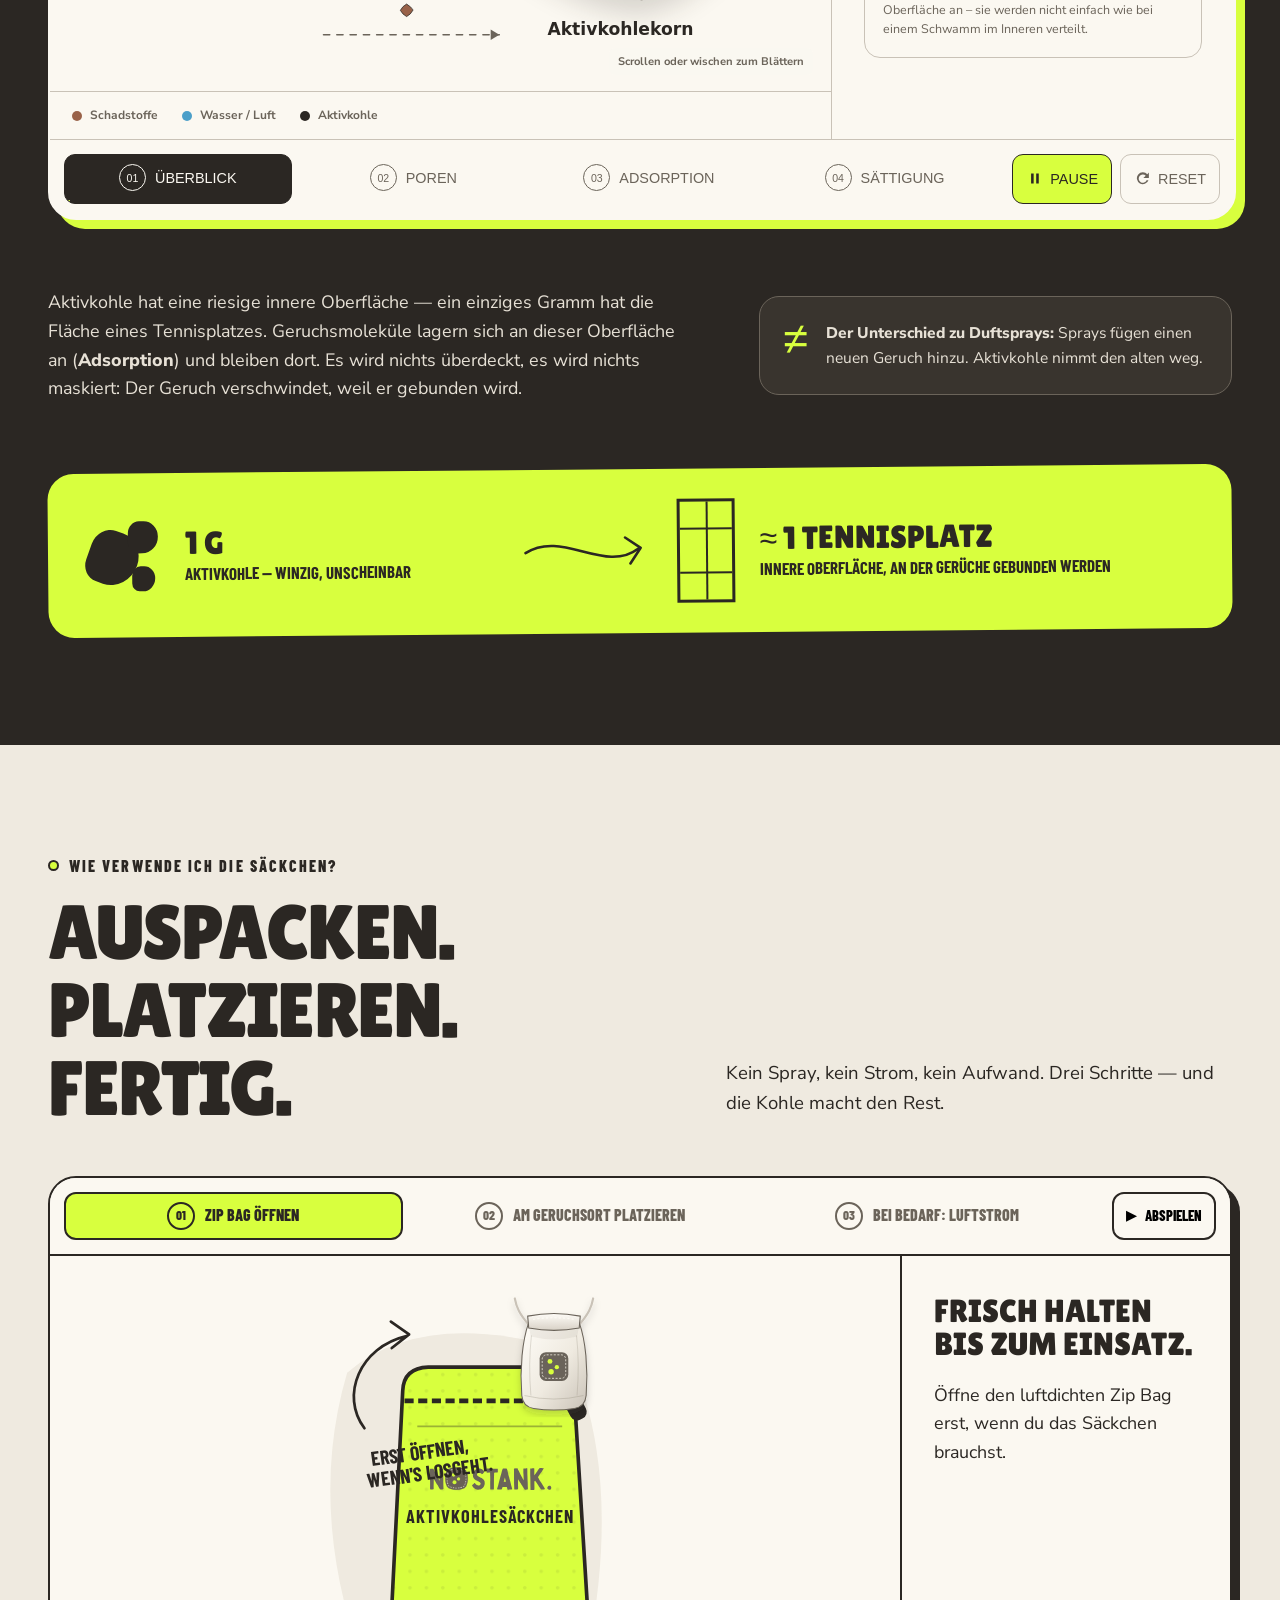
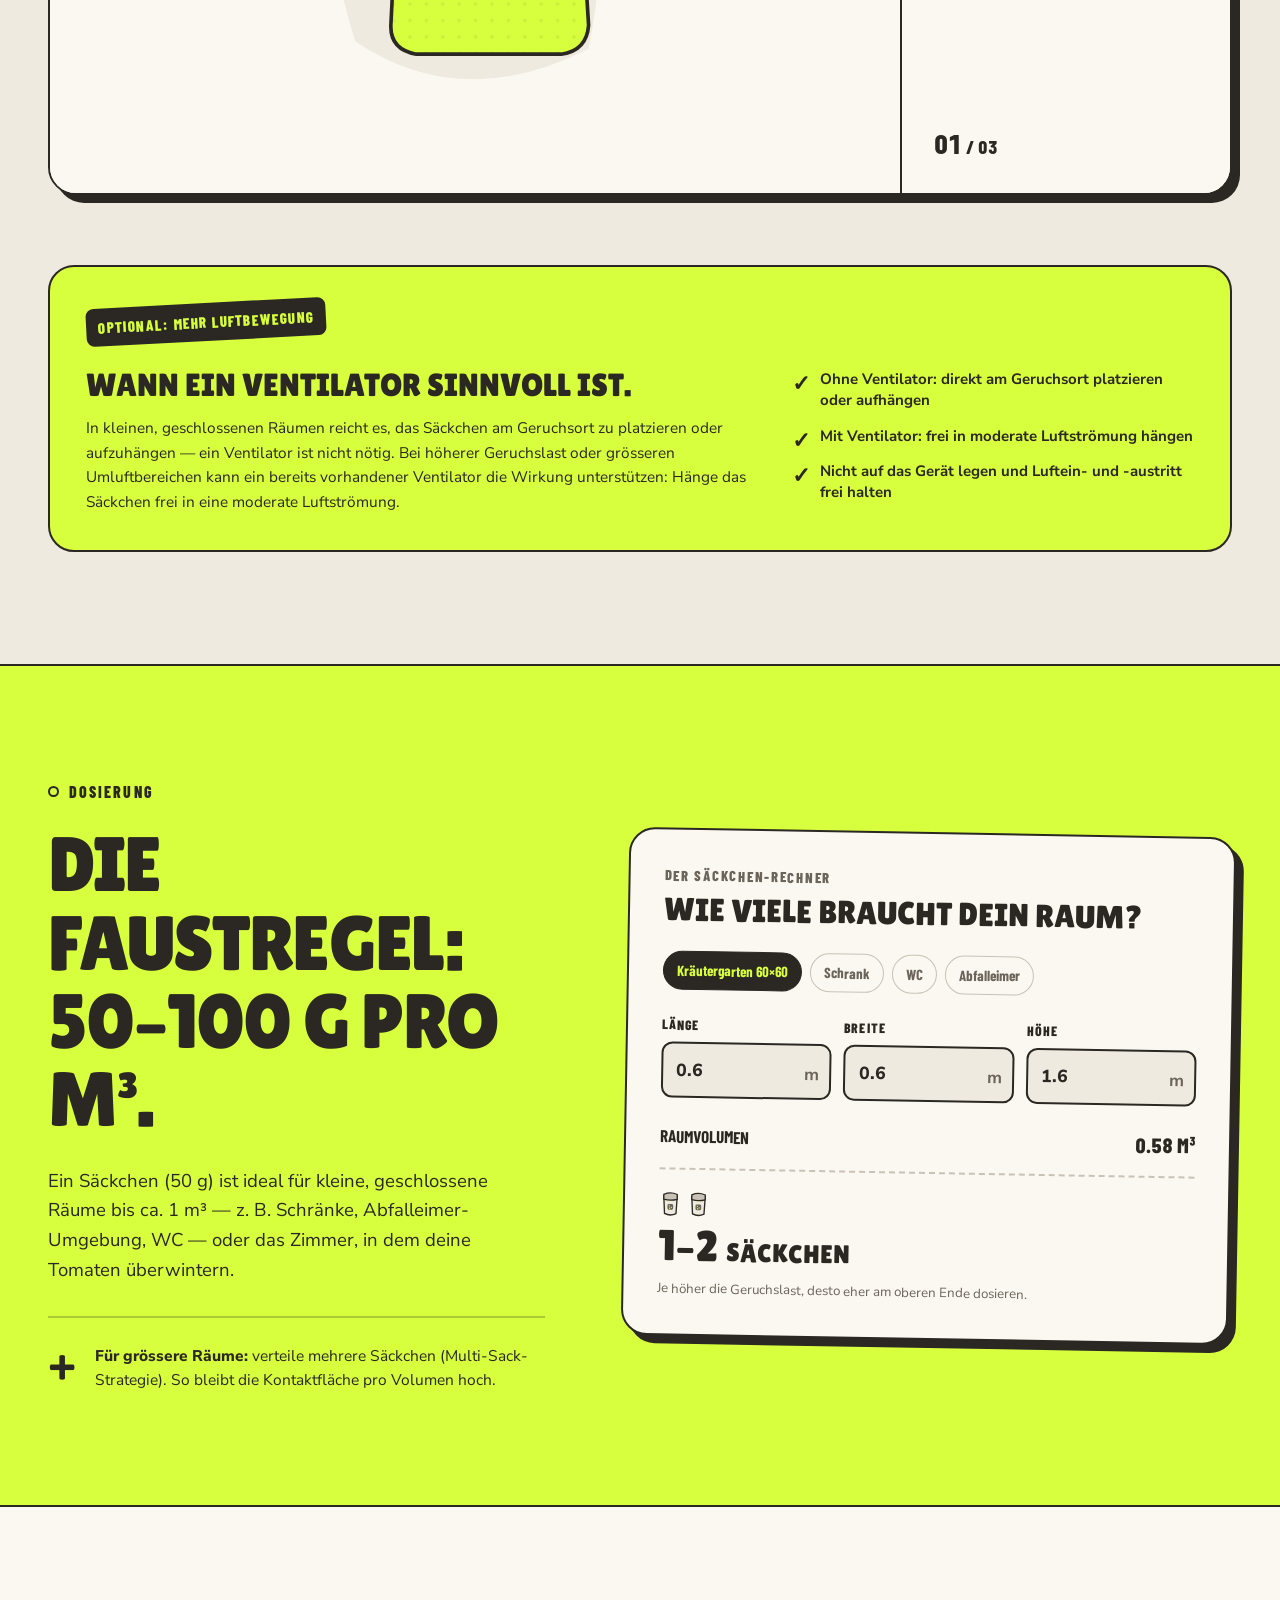
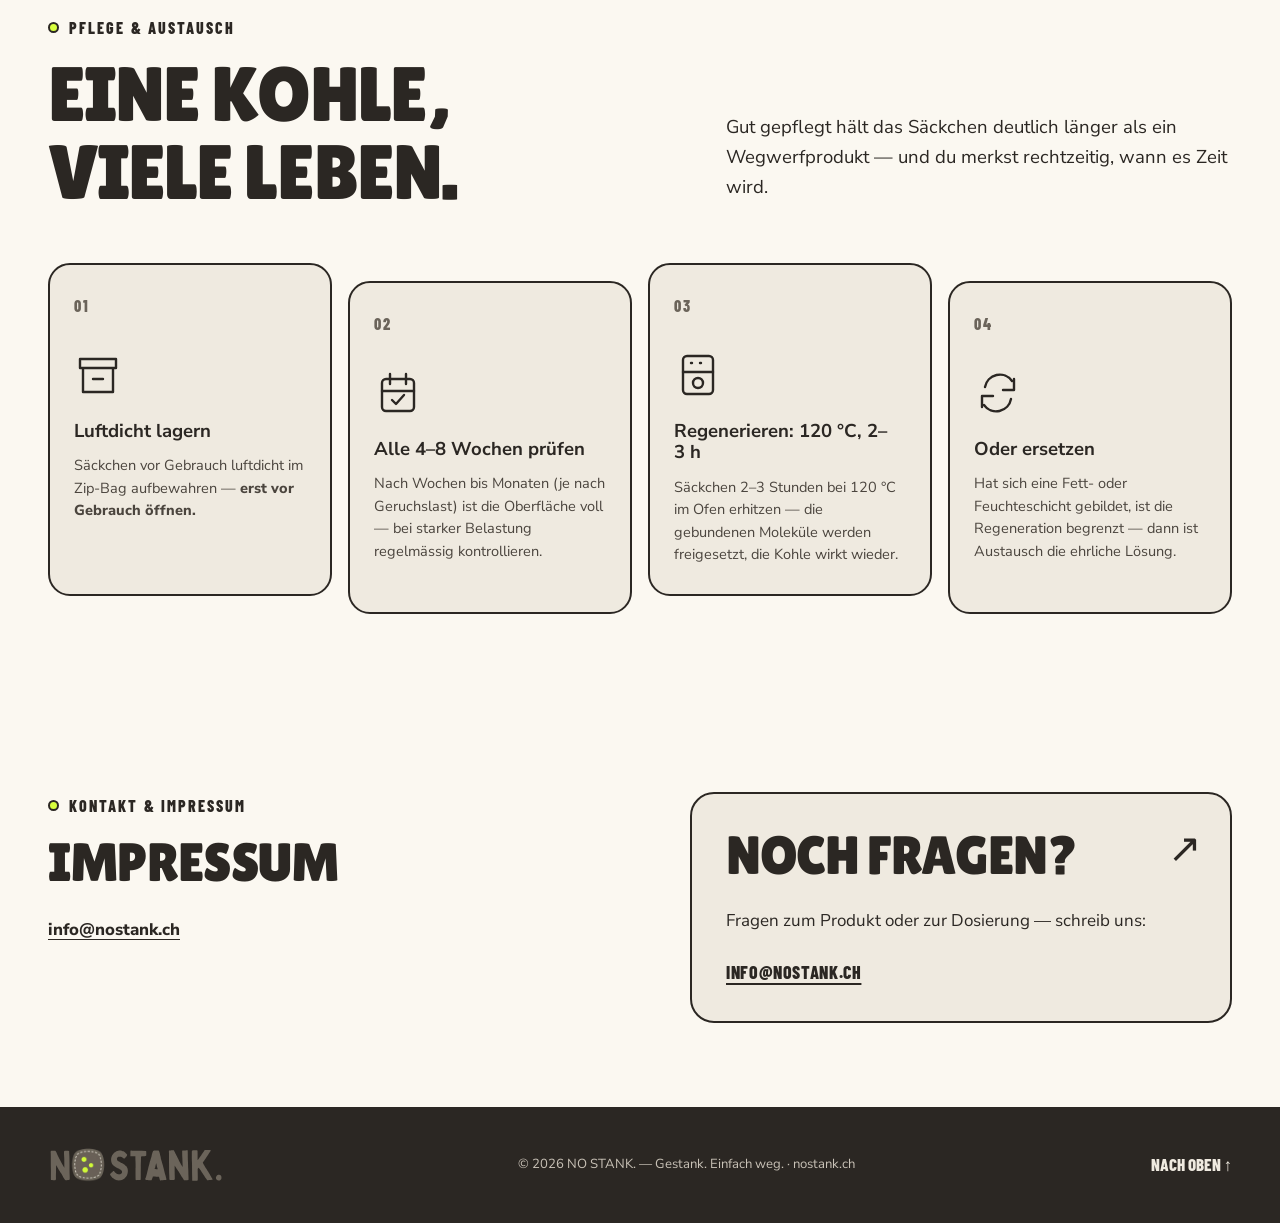
==== commit ee018dcd: "Aktivkohle-Animation bei Grössenänderung neu zeichnen" ====
--- a/index.html
+++ b/index.html
@@ -341,6 +341,6 @@
 <footer class="site-footer"><div class="wrap footer-inner"><img src="assets/brand-wordmark.svg" alt="NO STANK." width="206" height="44"><p data-i18n="footer.line">© 2026 NO STANK. — Gestank. Einfach weg. · nostank.ch</p><a href="#top" data-i18n="footer.top">Nach oben ↑</a></div></footer>
 <script src="product-3d.js?v=3"></script>
 <script src="app.js?v=5"></script>
-<script src="aktivkohle-widget.js?v=2"></script>
+<script src="aktivkohle-widget.js?v=3"></script>
 </body>
 </html>
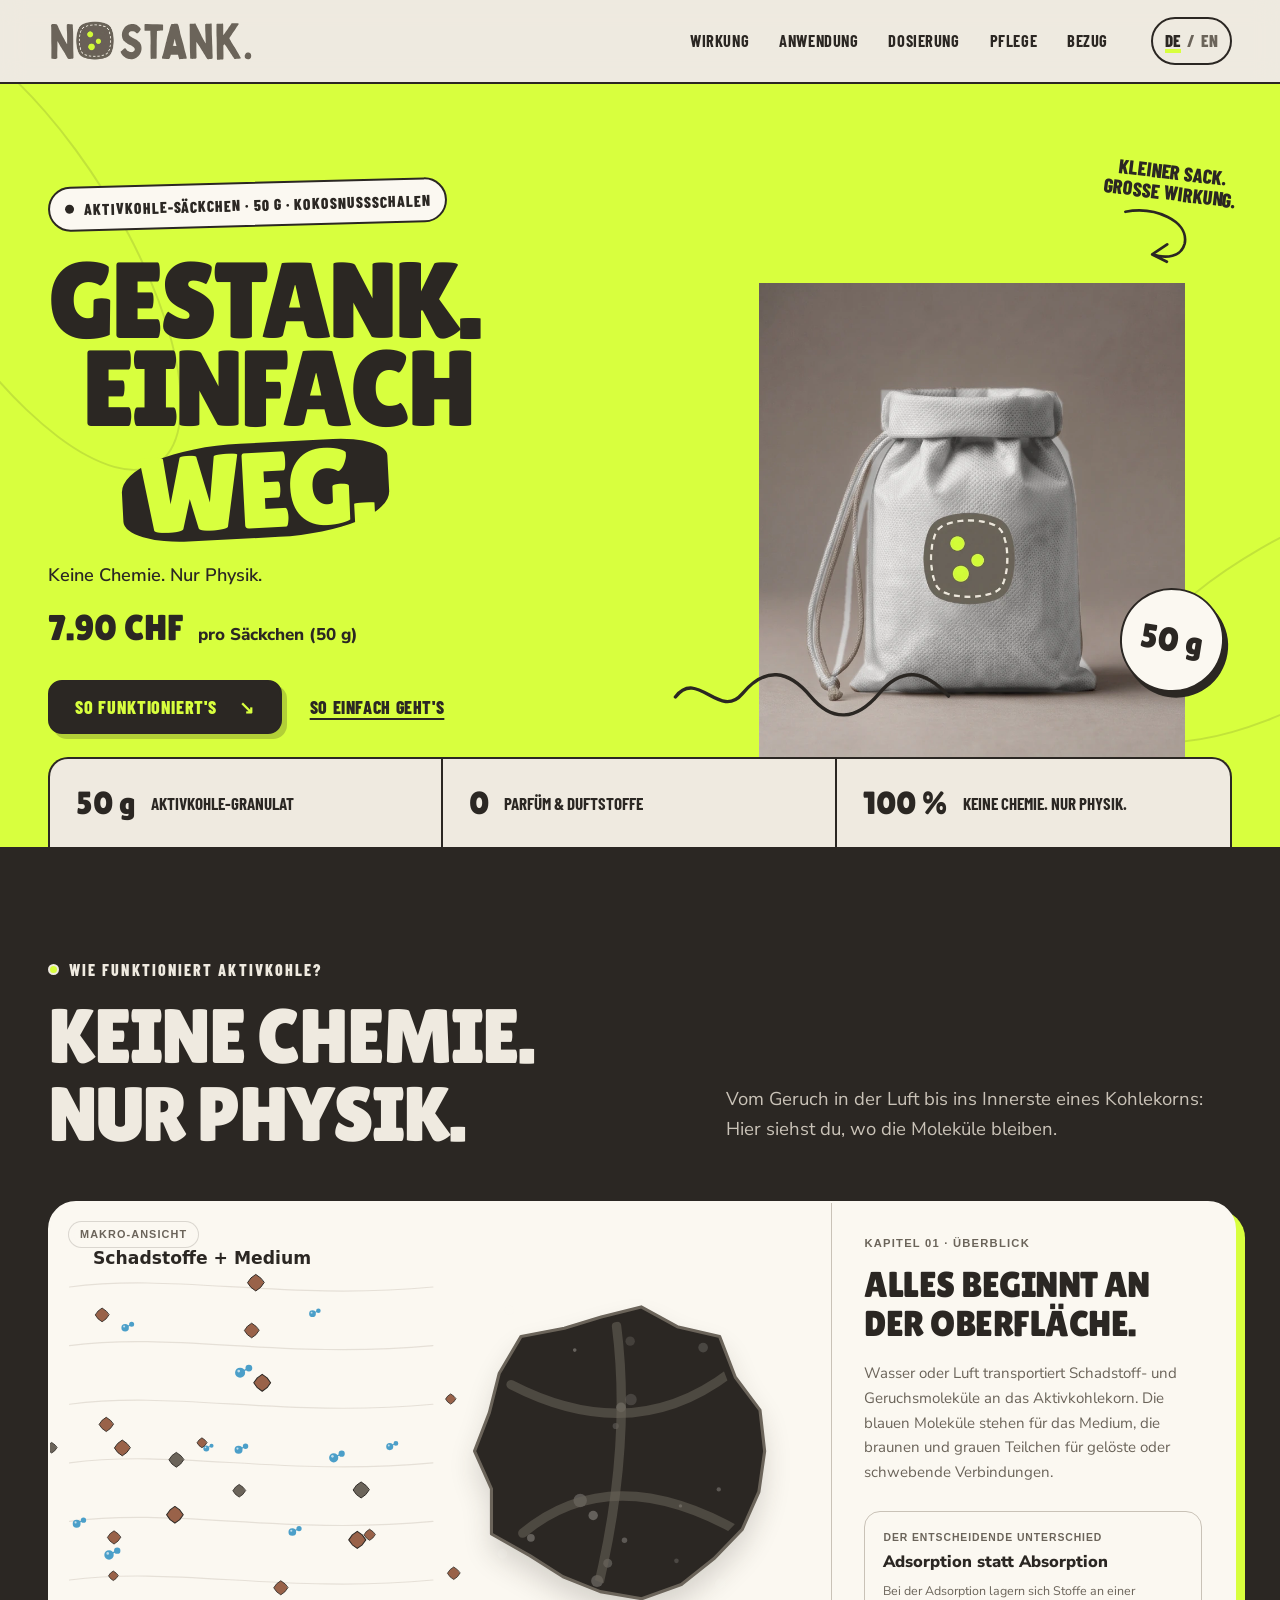
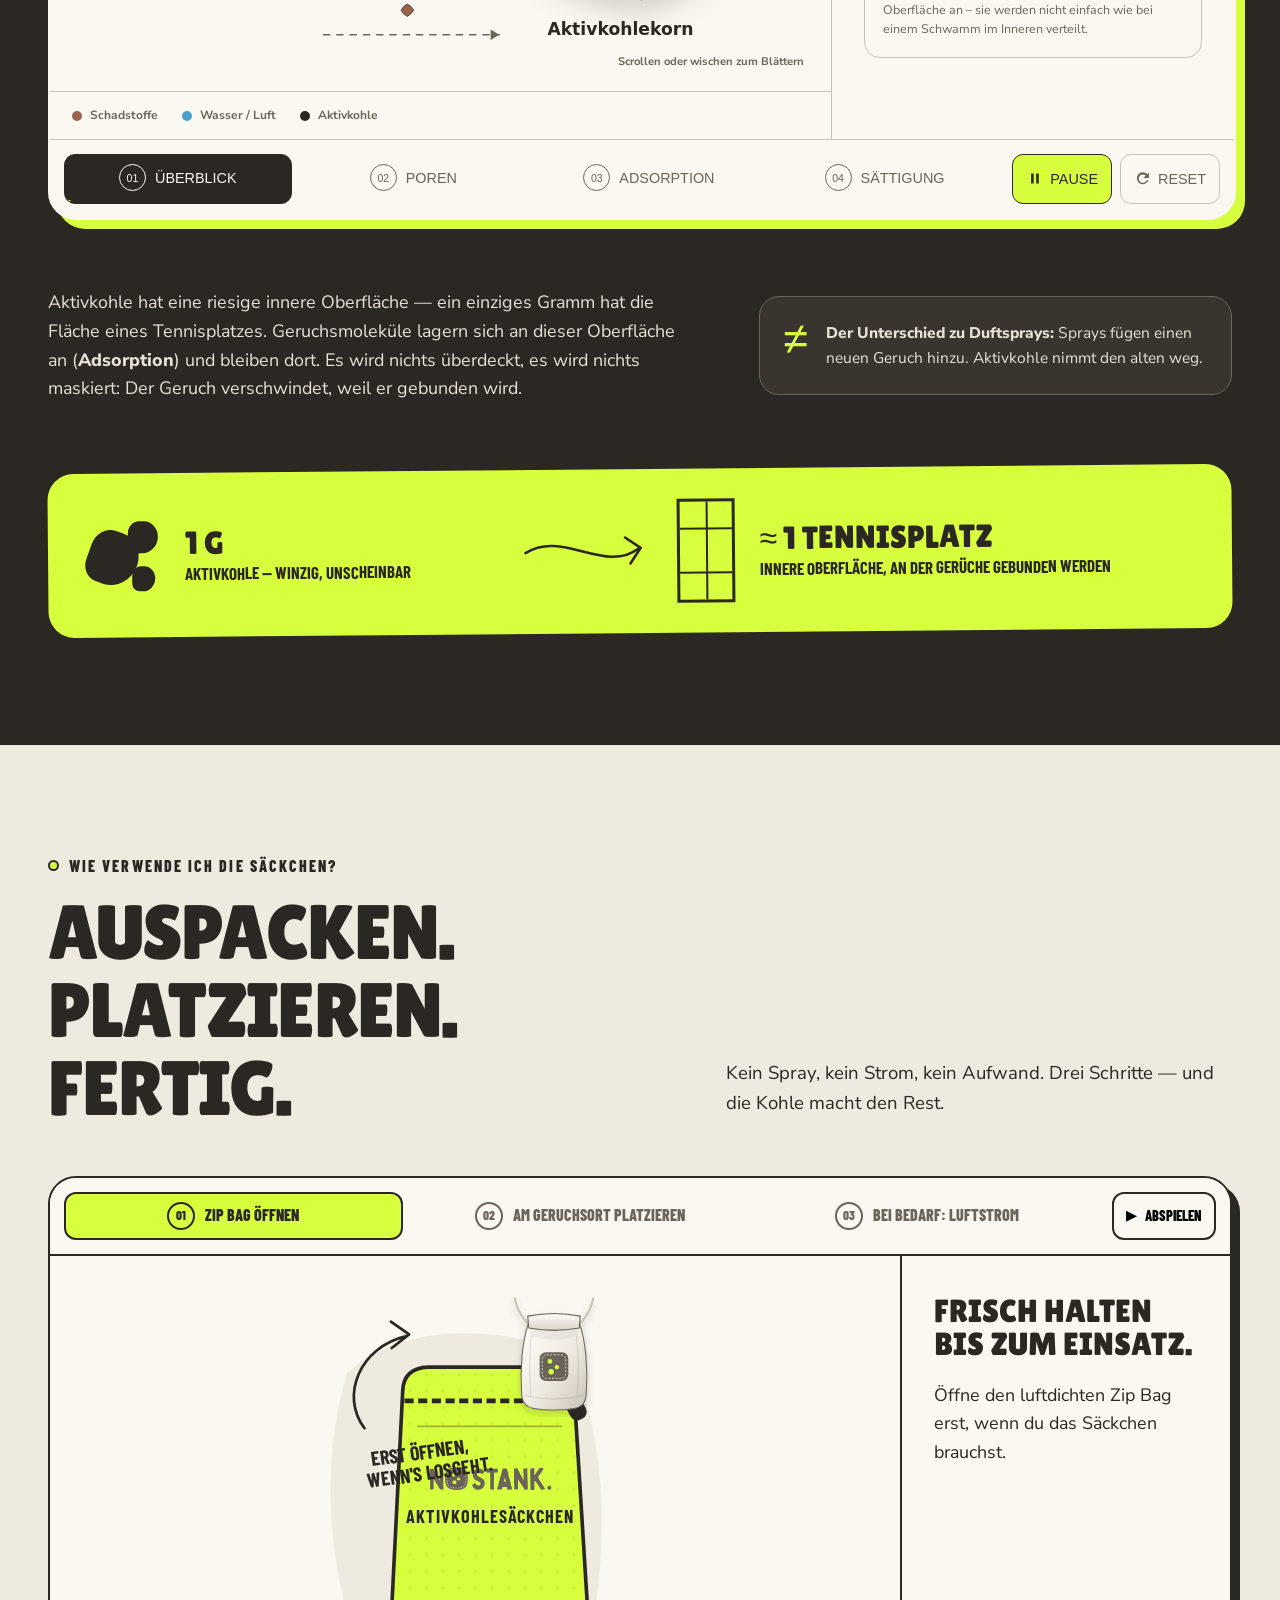
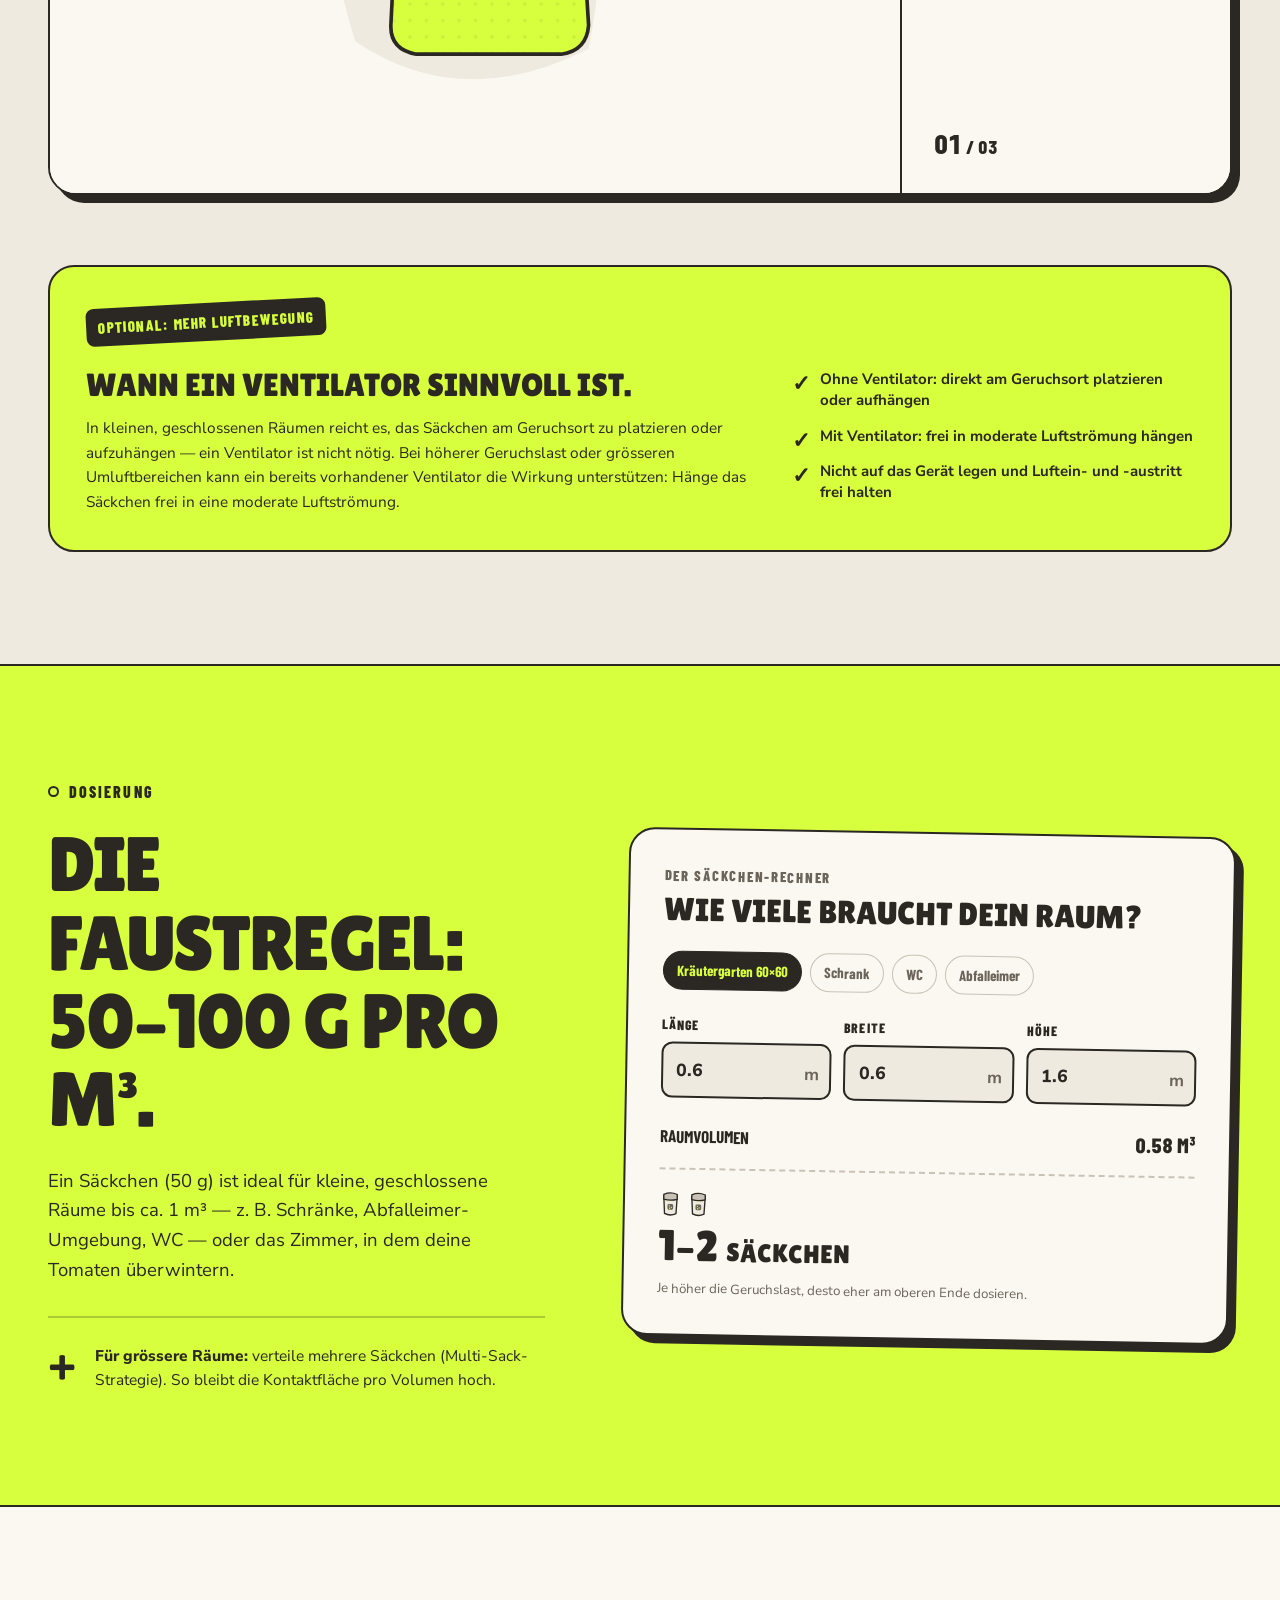
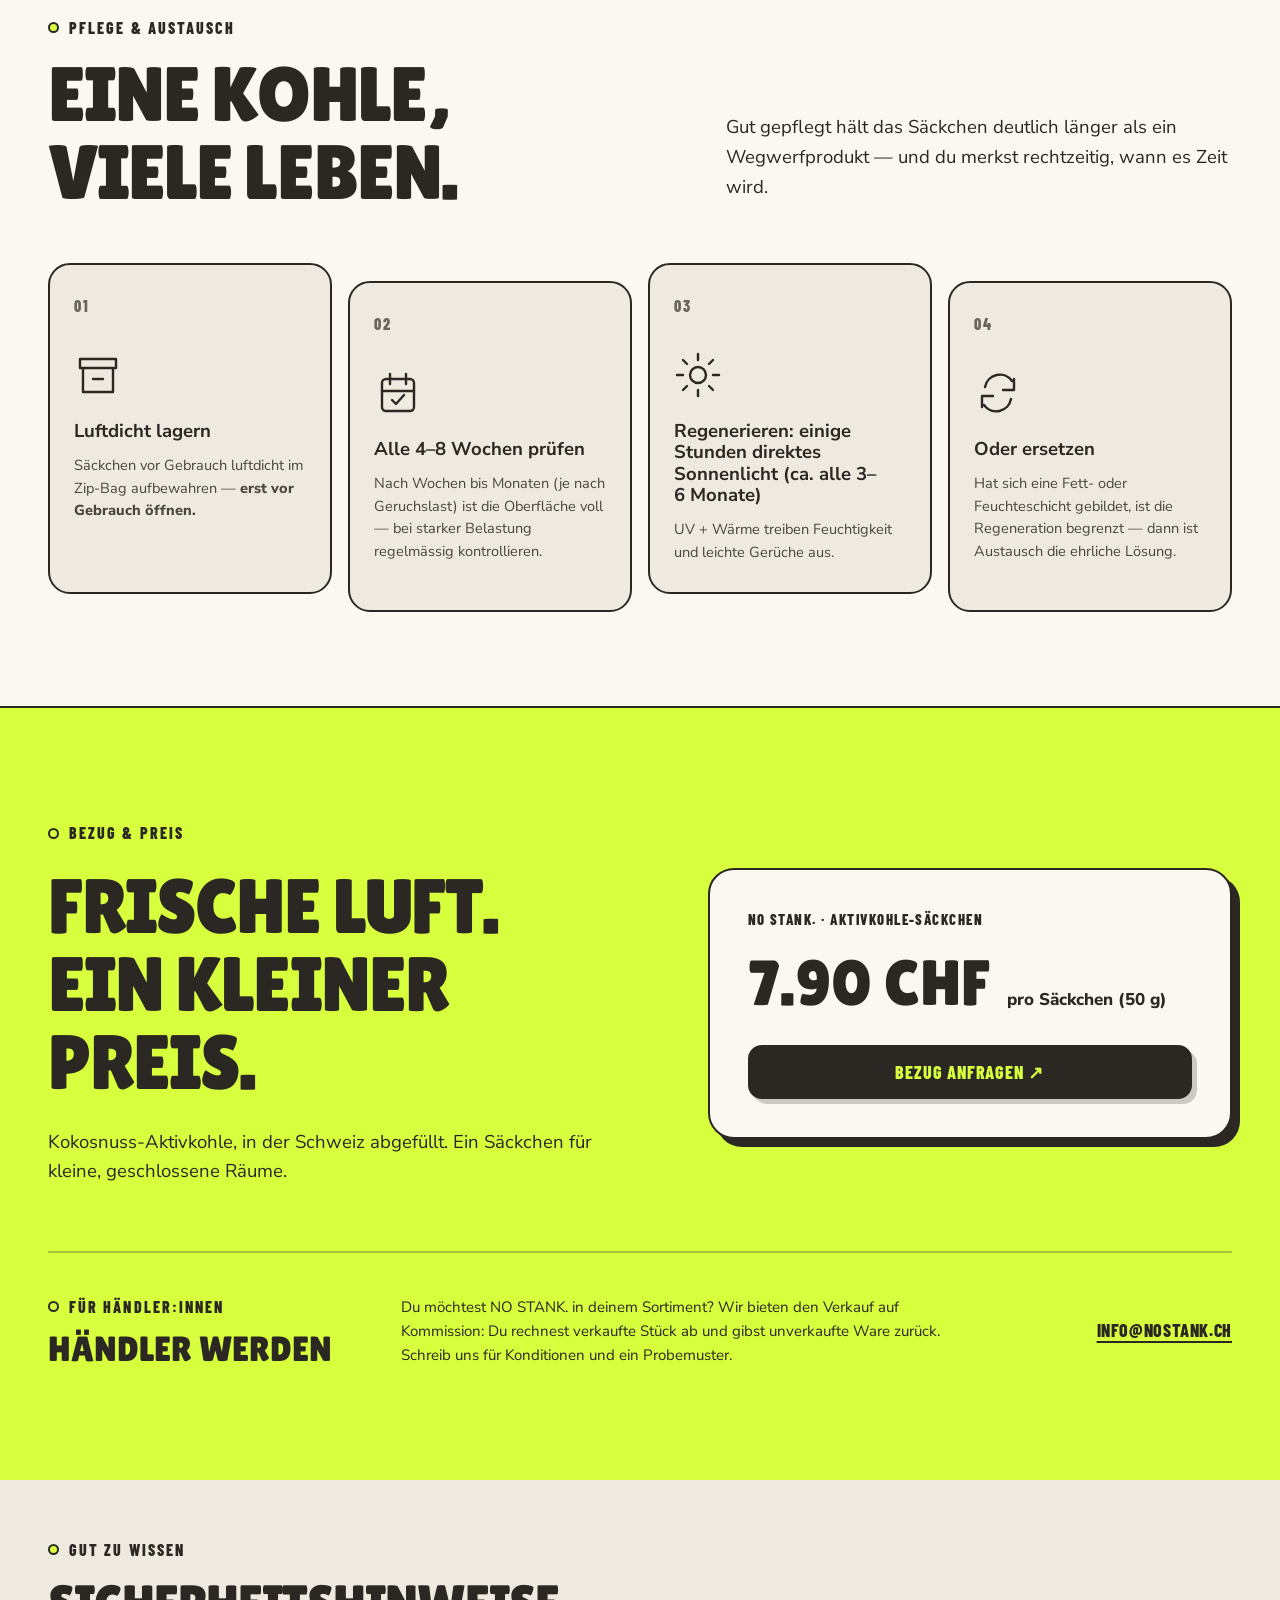
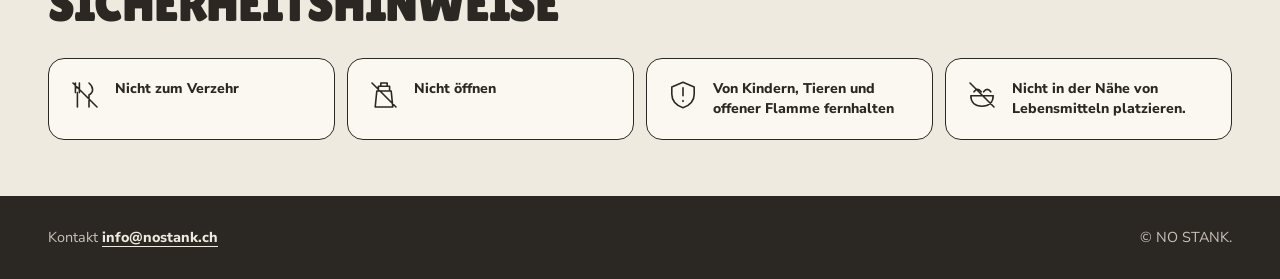
==== commit af326f1d: "Preis, Sicherheit und Packungswording aktualisieren" ====
--- a/index.html
+++ b/index.html
@@ -4,23 +4,24 @@
 <meta charset="UTF-8">
 <meta name="viewport" content="width=device-width, initial-scale=1.0">
 <title>NO STANK. — Gestank. Einfach weg.</title>
-<meta name="description" content="NO STANK. ist ein Säckchen mit 50 g Aktivkohle-Granulat aus Kokosschalen. Es bindet Gerüche in geschlossenen Räumen — nicht durch Parfüm, sondern durch Physik.">
+<meta name="description" content="Aktivkohle-Säckchen gegen Gerüche — ohne Chemie, nur Physik. 50 g Kokosnuss-Aktivkohle, in der Schweiz abgefüllt.">
 <meta name="theme-color" content="#D8FF3E">
 <link rel="icon" type="image/svg+xml" href="assets/favicon.svg">
 <link rel="canonical" href="https://nostank.ch/">
 <meta property="og:type" content="website">
 <meta property="og:site_name" content="NO STANK.">
 <meta property="og:title" content="NO STANK. — Gestank. Einfach weg.">
-<meta property="og:description" content="50 g Aktivkohle aus Kokosschalen binden Gerüche in geschlossenen Räumen. Nicht durch Parfüm — durch Physik.">
+<meta property="og:description" content="Keine Chemie. Nur Physik. 50 g Kokosnuss-Aktivkohle, in der Schweiz abgefüllt.">
 <meta property="og:url" content="https://nostank.ch/">
 <meta property="og:locale" content="de_CH">
 <meta property="og:locale:alternate" content="en_US">
 <meta property="og:image" content="https://nostank.ch/assets/og-image.png">
+<meta property="og:image:alt" content="NO STANK. Aktivkohle-Säckchen aus weissem Vlies mit Kordelzug, 50 g">
 <meta name="twitter:card" content="summary_large_image">
 <link rel="preconnect" href="https://fonts.googleapis.com">
 <link rel="preconnect" href="https://fonts.gstatic.com" crossorigin>
 <link href="https://fonts.googleapis.com/css2?family=Barlow+Condensed:wght@600;700;800&family=Lilita+One&family=Nunito+Sans:wght@400;600;700;800;900&display=swap" rel="stylesheet">
-<link rel="stylesheet" href="styles.css?v=5">
+<link rel="stylesheet" href="styles.css?v=6">
 <link rel="stylesheet" href="aktivkohle-widget.css?v=2">
 <script type="module" src="assets/vendor/model-viewer.min.js"></script>
 </head>
@@ -69,6 +70,7 @@
       <a href="#anwendung" data-i18n="nav.anwendung">Anwendung</a>
       <a href="#dosierung" data-i18n="nav.dosierung">Dosierung</a>
       <a href="#pflege" data-i18n="nav.pflege">Pflege</a>
+      <a href="#bezug" data-i18n="nav.bezug">Bezug</a>
     </nav>
     <button class="lang-toggle" id="lang-toggle" type="button" aria-label="Switch language"><span class="lang-opt" data-lang="de">DE</span><span aria-hidden="true">/</span><span class="lang-opt" data-lang="en">EN</span></button>
   </div>
@@ -80,9 +82,10 @@
     <div class="hero-scribble scribble-two" aria-hidden="true"></div>
     <div class="wrap hero-grid">
       <div class="hero-copy">
-        <p class="kicker"><span class="kicker-dot" aria-hidden="true"></span><span data-i18n="hero.kicker">Aktivkohle-Säckchen · 50 g · Kokosschalen</span></p>
+        <p class="kicker"><span class="kicker-dot" aria-hidden="true"></span><span data-i18n="hero.kicker">Aktivkohle-Säckchen · 50 g · Kokosnussschalen</span></p>
         <h1 data-i18n="hero.title"><span>Gestank.</span><span>Einfach</span><span class="hero-highlight">weg.</span></h1>
-        <p class="hero-sub" data-i18n="hero.sub">Neutralisiert unerwünschte Gerüche.</p>
+        <p class="hero-sub" data-i18n="hero.sub">Keine Chemie. Nur Physik.</p>
+        <p class="hero-price"><strong>7.90 CHF</strong><span data-i18n="hero.price">pro Säckchen (50 g)</span></p>
         <div class="hero-cta">
           <a class="btn btn-dark" href="#wirkung"><span data-i18n="hero.cta">So funktioniert's</span><span aria-hidden="true">↘</span></a>
           <a class="text-link" href="#anwendung" data-i18n="hero.cta2">So einfach geht's</a>
@@ -91,8 +94,8 @@
       <div class="hero-visual" aria-label="NO STANK. Produkt">
         <div class="hero-doodle" aria-hidden="true"><span data-i18n="hero.doodle">kleiner Sack.<br>grosse Wirkung.</span><svg viewBox="0 0 110 70"><path d="M8 12C39 2 79 13 77 39C75 54 59 58 43 55M43 55l15-13M43 55l17 6"/></svg></div>
         <div class="hero-photo-wrap product-3d-wrap">
-          <model-viewer class="product-3d" data-product-3d="icon" src="assets/no-stank-saeckchen.glb" alt="NO STANK. Säckchen aus weissem Stoff mit Kordelzug und Originallogo" role="img" data-i18n-aria="model.aria" aria-label="Interaktives 3D-Modell des NO STANK. Säckchens; mit der Maus, dem Finger oder den Pfeiltasten drehbar" camera-controls touch-action="pan-y" disable-zoom interaction-prompt="none" environment-image="neutral" exposure="0.9" shadow-intensity="1.1" shadow-softness="0.8" camera-orbit="0deg 80deg 100%" loading="eager" tabindex="0"></model-viewer>
-          <img class="product-fallback" src="assets/product-hero.webp" width="760" height="848" alt="NO STANK. Säckchen aus weissem Vlies mit Kordelzug und Originallogo">
+          <model-viewer class="product-3d" data-product-3d="icon" src="assets/no-stank-saeckchen.glb" alt="NO STANK. Aktivkohle-Säckchen aus weissem Vlies mit Kordelzug und Originallogo, 50 g" role="img" data-i18n-aria="model.aria" aria-label="Interaktives 3D-Modell des NO STANK. Säckchens; mit der Maus, dem Finger oder den Pfeiltasten drehbar" camera-controls touch-action="pan-y" disable-zoom interaction-prompt="none" environment-image="neutral" exposure="0.9" shadow-intensity="1.1" shadow-softness="0.8" camera-orbit="0deg 80deg 100%" loading="eager" tabindex="0"></model-viewer>
+          <img class="product-fallback" src="assets/product-hero.webp" width="760" height="848" alt="NO STANK. Aktivkohle-Säckchen aus weissem Vlies mit Kordelzug und Originallogo, 50 g">
           <span class="model-hint" data-i18n="model.hint">↔ Ziehen zum Drehen</span>
           <span class="hero-sticker">50 g</span>
         </div>
@@ -102,7 +105,7 @@
     <div class="wrap hero-facts" aria-label="Produktfakten">
       <div><strong>50 g</strong><span data-i18n="hero.fact1">Aktivkohle-Granulat</span></div>
       <div><strong>0</strong><span data-i18n="hero.fact2">Parfüm &amp; Duftstoffe</span></div>
-      <div><strong>100 %</strong><span data-i18n="hero.fact3">Physik statt Chemie</span></div>
+      <div><strong>100 %</strong><span data-i18n="hero.fact3">Keine Chemie. Nur Physik.</span></div>
     </div>
   </section>
 
@@ -110,7 +113,7 @@
     <div class="wrap">
       <div class="section-heading light-heading">
         <p class="eyebrow" data-i18n="wirkung.eyebrow">Wie funktioniert Aktivkohle?</p>
-        <h2 data-i18n="wirkung.title">Physik statt<br>Parfüm.</h2>
+        <h2 data-i18n="wirkung.title">Keine Chemie.<br>Nur Physik.</h2>
         <p class="lead" data-i18n="wirkung.intro">Vom Geruch in der Luft bis ins Innerste eines Kohlekorns: Hier siehst du, wo die Moleküle bleiben.</p>
       </div>
       <section class="ak-widget-root" data-ak-widget aria-label="Interaktive Visualisierung: Funktionsweise von Aktivkohle" data-i18n-aria="ak.aria">
@@ -324,23 +327,50 @@
       <ol class="steps">
         <li class="step-card"><span class="step-num">01</span><svg class="step-icon" viewBox="0 0 48 48" aria-hidden="true"><path d="M9 17h30v24H9zM6 8h36v9H6zM19 28h10"/></svg><h3 data-i18n="care.s1t">Luftdicht lagern</h3><p data-i18n="care.s1p">Säckchen vor Gebrauch luftdicht im Zip-Bag aufbewahren — <strong>erst vor Gebrauch öffnen.</strong></p></li>
         <li class="step-card"><span class="step-num">02</span><svg class="step-icon" viewBox="0 0 48 48" aria-hidden="true"><rect x="8" y="10" width="32" height="32" rx="4"/><path d="M16 5v10M32 5v10M8 22h32M18 31l4 4 8-9"/></svg><h3 data-i18n="care.s2t">Alle 4–8 Wochen prüfen</h3><p data-i18n="care.s2p">Nach Wochen bis Monaten (je nach Geruchslast) ist die Oberfläche voll — bei starker Belastung regelmässig kontrollieren.</p></li>
-        <li class="step-card"><span class="step-num">03</span><svg class="step-icon" viewBox="0 0 48 48" aria-hidden="true"><rect x="9" y="5" width="30" height="38" rx="4"/><path d="M9 21h30M17 12h1M26 12h1"/><circle cx="24" cy="32" r="5"/></svg><h3 data-i18n="care.s3t">Regenerieren: 120&nbsp;°C, 2–3&nbsp;h</h3><p data-i18n="care.s3p">Säckchen 2–3 Stunden bei 120&nbsp;°C im Ofen erhitzen — die gebundenen Moleküle werden freigesetzt, die Kohle wirkt wieder.</p></li>
+        <li class="step-card"><span class="step-num">03</span><svg class="step-icon" viewBox="0 0 48 48" aria-hidden="true"><circle cx="24" cy="24" r="8"/><path d="M24 3v6M24 39v6M3 24h6M39 24h6M9 9l4 4M35 35l4 4M39 9l-4 4M13 35l-4 4"/></svg><h3 data-i18n="care.s3t">Regenerieren: einige Stunden direktes Sonnenlicht (ca. alle 3–6&nbsp;Monate)</h3><p data-i18n="care.s3p">UV + Wärme treiben Feuchtigkeit und leichte Gerüche aus.</p></li>
         <li class="step-card"><span class="step-num">04</span><svg class="step-icon" viewBox="0 0 48 48" aria-hidden="true"><path d="M40 10v11H29M8 38V27h11M11 18A15 15 0 0138 12M10 36a15 15 0 0027-6"/></svg><h3 data-i18n="care.s4t">Oder ersetzen</h3><p data-i18n="care.s4p">Hat sich eine Fett- oder Feuchteschicht gebildet, ist die Regeneration begrenzt — dann ist Austausch die ehrliche Lösung.</p></li>
       </ol>
     </div>
   </section>
 
-  <section class="section legal-section" id="kontakt">
-    <div class="wrap legal-grid">
-      <div><p class="eyebrow" data-i18n="legal.eyebrow">Kontakt &amp; Impressum</p><h2 data-i18n="legal.title">Impressum</h2><address data-i18n="legal.address"><a href="mailto:info@nostank.ch">info@nostank.ch</a></address></div>
-      <div class="contact-card"><span class="contact-icon" aria-hidden="true">↗</span><h2 data-i18n="legal.title2">Noch Fragen?</h2><p data-i18n="legal.p1">Fragen zum Produkt oder zur Dosierung — schreib uns:</p><a class="text-link" href="mailto:info@nostank.ch" data-i18n="legal.cta">info@nostank.ch</a></div>
+  <section class="section purchase-section" id="bezug">
+    <div class="wrap">
+      <div class="purchase-grid">
+        <div class="purchase-heading">
+          <p class="eyebrow" data-i18n="purchase.eyebrow">Bezug &amp; Preis</p>
+          <h2 data-i18n="purchase.title">Frische Luft.<br>Ein kleiner Preis.</h2>
+          <p class="lead" data-i18n="purchase.intro">Kokosnuss-Aktivkohle, in der Schweiz abgefüllt. Ein Säckchen für kleine, geschlossene Räume.</p>
+        </div>
+        <div class="purchase-card">
+          <p class="purchase-card-kicker" data-i18n="purchase.cardKicker">NO STANK. · Aktivkohle-Säckchen</p>
+          <p class="purchase-price" data-i18n="purchase.price"><strong>7.90 CHF</strong><span>pro Säckchen (50 g)</span></p>
+          <a class="btn btn-dark" href="mailto:info@nostank.ch?subject=Bezug%20NO%20STANK." data-i18n="purchase.cta">Bezug anfragen ↗</a>
+        </div>
+      </div>
+      <div class="dealer-cta" id="haendler">
+        <div><p class="eyebrow" data-i18n="dealer.eyebrow">Für Händler:innen</p><h3 data-i18n="dealer.title">Händler werden</h3></div>
+        <p data-i18n="dealer.text">Du möchtest NO STANK. in deinem Sortiment? Wir bieten den Verkauf auf Kommission: Du rechnest verkaufte Stück ab und gibst unverkaufte Ware zurück. Schreib uns für Konditionen und ein Probemuster.</p>
+        <a class="text-link" href="mailto:info@nostank.ch?subject=H%C3%A4ndler%20werden">info@nostank.ch</a>
+      </div>
+    </div>
+  </section>
+
+  <section class="safety-section" id="sicherheit" aria-labelledby="safety-title">
+    <div class="wrap">
+      <div class="safety-heading"><p class="eyebrow" data-i18n="safety.eyebrow">Gut zu wissen</p><h2 id="safety-title" data-i18n="safety.title">Sicherheitshinweise</h2></div>
+      <ul class="safety-grid">
+        <li class="safety-item"><svg class="safety-icon" viewBox="0 0 40 40" aria-hidden="true"><path d="M8 5v12M13 5v12M8 11h5M10.5 17v18M25 5c6 5 6 12 0 15v15M5 5l30 30"/></svg><span data-i18n="safety.item1">Nicht zum Verzehr</span></li>
+        <li class="safety-item"><svg class="safety-icon" viewBox="0 0 40 40" aria-hidden="true"><path d="M11 15h18l2 20H9l2-20ZM13 15V9h14v6M16 9V5h8v4M5 5l30 30"/></svg><span data-i18n="safety.item2">Nicht öffnen</span></li>
+        <li class="safety-item"><svg class="safety-icon" viewBox="0 0 40 40" aria-hidden="true"><path d="M20 4 34 10v9c0 9-6 14-14 17C12 33 6 28 6 19v-9l14-6Z"/><path d="M20 11v10M20 27v1"/></svg><span data-i18n="safety.item3">Von Kindern, Tieren und offener Flamme fernhalten</span></li>
+        <li class="safety-item"><svg class="safety-icon" viewBox="0 0 40 40" aria-hidden="true"><path d="M6 21h28c0 8-5 13-14 13S6 29 6 21ZM10 16c3-4 6-4 9 0M22 16c3-4 6-4 9 0M5 5l30 30"/></svg><span data-i18n="safety.item4">Nicht in der Nähe von Lebensmitteln platzieren.</span></li>
+      </ul>
     </div>
   </section>
 </main>
 
-<footer class="site-footer"><div class="wrap footer-inner"><img src="assets/brand-wordmark.svg" alt="NO STANK." width="206" height="44"><p data-i18n="footer.line">© 2026 NO STANK. — Gestank. Einfach weg. · nostank.ch</p><a href="#top" data-i18n="footer.top">Nach oben ↑</a></div></footer>
+<footer class="site-footer"><div class="wrap footer-inner"><p>Kontakt <a href="mailto:info@nostank.ch">info@nostank.ch</a></p><p>© NO STANK.</p></div></footer>
 <script src="product-3d.js?v=3"></script>
-<script src="app.js?v=5"></script>
+<script src="app.js?v=6"></script>
 <script src="aktivkohle-widget.js?v=3"></script>
 </body>
 </html>
--- a/styles.css
+++ b/styles.css
@@ -131,6 +131,9 @@
 .hero-highlight { position: relative; width: max-content; margin-top: .13em; margin-left: .85em; color: var(--lime); z-index: 1; transform: rotate(-3deg); }
 .hero-highlight::before { content: ''; position: absolute; inset: -.04em -.16em -.03em; z-index: -1; background: var(--kohle); border-radius: 45% 20% 42% 24%; }
 .hero-sub { max-width: 53ch; font-size: 1.13rem; font-weight: 600; line-height: 1.6; }
+.hero-price { display: flex; flex-wrap: wrap; align-items: baseline; gap: 8px 14px; margin-top: 20px; }
+.hero-price strong { font-family: var(--font-display); font-size: 2.25rem; font-weight: 400; line-height: 1; }
+.hero-price span { font-weight: 800; }
 .hero-cta { display: flex; align-items: center; gap: 28px; margin-top: 32px; }
 .hero-visual { position: relative; align-self: end; min-height: 600px; display: grid; align-items: end; justify-items: center; }
 .hero-photo-wrap { position: relative; width: min(440px, 93%); z-index: 2; transform: rotate(2.2deg); transform-origin: bottom center; }
@@ -280,22 +283,31 @@
 .step-card h3 { margin-bottom: 12px; font-size: 1.16rem; line-height: 1.15; }
 .step-card p { color: #4B453E; font-size: .91rem; line-height: 1.55; }
 
-.legal-section { padding-block: 84px; background: var(--papier-hell); }
-.legal-grid { display: grid; grid-template-columns: 1fr 1fr; gap: 100px; }
-.legal-grid h2 { margin: 16px 0 24px; font-size: 3.4rem; }
-.legal-grid address { font-size: 1.05rem; line-height: 1.8; }
-.legal-grid address a { font-weight: 800; }
-.legal-grid .fine { margin-top: 16px; }
-.contact-card { position: relative; padding: 34px; background: var(--papier); border: var(--border); border-radius: 24px; }
-.contact-card h2 { margin-top: 0; }
-.contact-card p { max-width: 44ch; margin-bottom: 23px; }
-.contact-icon { position: absolute; right: 28px; top: 22px; font-family: var(--font-display); font-size: 2.5rem; }
-
-.site-footer { padding: 36px 0; background: var(--kohle); color: var(--papier); }
+.purchase-section { background: var(--lime); border-top: var(--border); }
+.purchase-grid { display: grid; grid-template-columns: 1.05fr .95fr; gap: 80px; align-items: center; }
+.purchase-heading h2 { margin: 20px 0 26px; }
+.purchase-card { padding: 38px; background: var(--papier-hell); border: var(--border); border-radius: 26px; box-shadow: var(--hard-shadow); }
+.purchase-card-kicker { margin-bottom: 20px; font-family: var(--font-condensed); font-size: .92rem; font-weight: 800; letter-spacing: .1em; text-transform: uppercase; }
+.purchase-price { display: flex; flex-wrap: wrap; align-items: baseline; gap: 10px 16px; margin-bottom: 30px; }
+.purchase-price strong { font-family: var(--font-display); font-size: clamp(3.2rem, 5vw, 4.8rem); font-weight: 400; line-height: 1; }
+.purchase-price span { font-weight: 800; }
+.purchase-card .btn { width: 100%; }
+.dealer-cta { display: grid; grid-template-columns: .65fr 1.35fr auto; gap: 36px; align-items: center; margin-top: 64px; padding-top: 40px; border-top: 2px solid rgba(43, 39, 35, .28); }
+.dealer-cta h3 { margin-top: 12px; font-family: var(--font-display); font-size: 2.2rem; font-weight: 400; text-transform: uppercase; }
+.dealer-cta > p { max-width: 62ch; font-size: .94rem; }
+
+.safety-section { padding-block: 56px; background: var(--papier); }
+.safety-heading { margin-bottom: 28px; }
+.safety-heading h2 { margin-top: 14px; font-size: clamp(2.2rem, 4vw, 3.2rem); }
+.safety-grid { display: grid; grid-template-columns: repeat(4, 1fr); gap: 12px; list-style: none; }
+.safety-item { display: flex; align-items: flex-start; gap: 14px; padding: 20px; background: var(--papier-hell); border: 1.5px solid var(--kohle); border-radius: 16px; }
+.safety-icon { width: 32px; height: 32px; flex: 0 0 auto; fill: none; stroke: var(--kohle); stroke-width: 2; stroke-linecap: round; stroke-linejoin: round; }
+.safety-item span { font-size: .88rem; font-weight: 800; line-height: 1.45; }
+
+.site-footer { padding: 30px 0; background: var(--kohle); color: var(--papier); }
 .footer-inner { display: flex; align-items: center; justify-content: space-between; gap: 24px; }
-.footer-inner img { width: 175px; border-radius: 4px; }
-.footer-inner p { color: var(--stein-hell); font-size: .82rem; }
-.footer-inner a { font-family: var(--font-condensed); font-weight: 800; text-decoration: none; text-transform: uppercase; }
+.footer-inner p { color: var(--stein-hell); font-size: .9rem; }
+.footer-inner a { color: var(--papier); font-weight: 800; }
 .footer-inner a:hover { color: var(--lime); }
 
 .product-3d-wrap { aspect-ratio: 1 / 1.08; transform: none; }
@@ -368,7 +380,10 @@
   .dose-grid { grid-template-columns: 1fr; gap: 45px; }
   .dose-grid > div:first-child { max-width: 650px; }
   .calc { transform: none; }
-  .legal-grid { gap: 50px; }
+  .purchase-grid { grid-template-columns: 1fr; gap: 45px; }
+  .dealer-cta { grid-template-columns: 1fr 1fr; gap: 24px; }
+  .dealer-cta .text-link { grid-column: 1 / -1; }
+  .safety-grid { grid-template-columns: repeat(2, 1fr); }
 }
 
 @media (max-width: 760px) {
@@ -393,7 +408,8 @@
   .court-visual { margin-left: 8px; }
   .pro-tip { grid-template-columns: 1fr; padding: 28px; }
   .pro-tip-label { grid-column: auto; }
-  .legal-grid { grid-template-columns: 1fr; }
+  .dealer-cta { grid-template-columns: 1fr; gap: 18px; margin-top: 45px; }
+  .dealer-cta .text-link { grid-column: auto; }
   .footer-inner { flex-wrap: wrap; }
 }
 
@@ -440,16 +456,18 @@
   .calc { padding: 24px 18px; box-shadow: 6px 6px 0 var(--kohle); }
   .calc h3 { font-size: 1.7rem; }
   .calc-inputs { gap: 8px; }
-  .calc-inputs input { padding: 11px 24px 11px 9px; font-size: 1rem; }
+  .calc-inputs input { min-height: 48px; padding: 11px 24px 11px 9px; font-size: 1rem; }
   .calc-inputs .unit { right: 9px; }
   .calc-count { font-size: 2.25rem; }
   .calc-count span { font-size: 1.25rem; }
   .steps { grid-template-columns: 1fr; }
   .step-card { min-height: 0; }
   .step-num { margin-bottom: 20px; }
-  .legal-grid h2 { font-size: 3rem; }
-  .contact-card { padding: 25px; }
-  .contact-icon { right: 20px; top: 16px; }
+  .purchase-card { padding: 25px; }
+  .purchase-price strong { font-size: 3.5rem; }
+  .safety-section { padding-block: 44px; }
+  .safety-grid { grid-template-columns: 1fr; }
+  .safety-item { padding: 17px; }
   .footer-inner { align-items: flex-start; flex-direction: column; }
 }
 
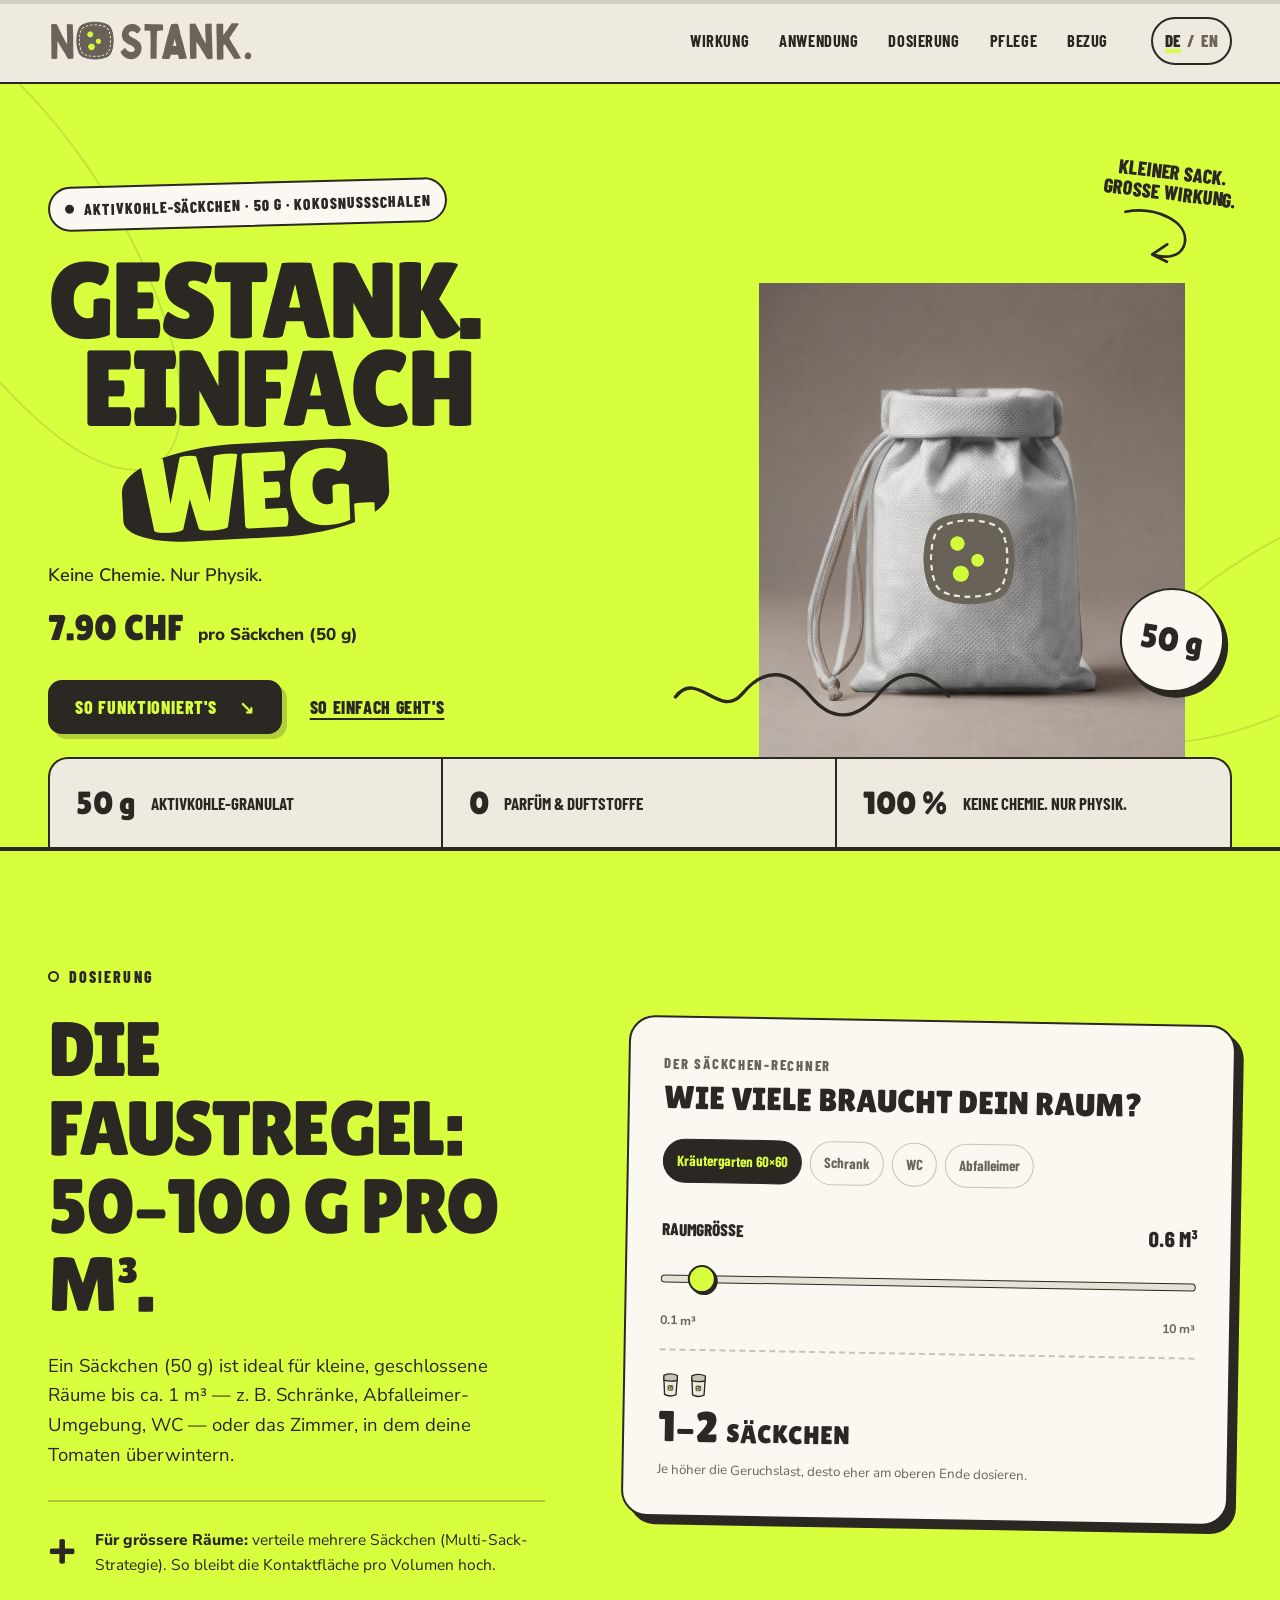
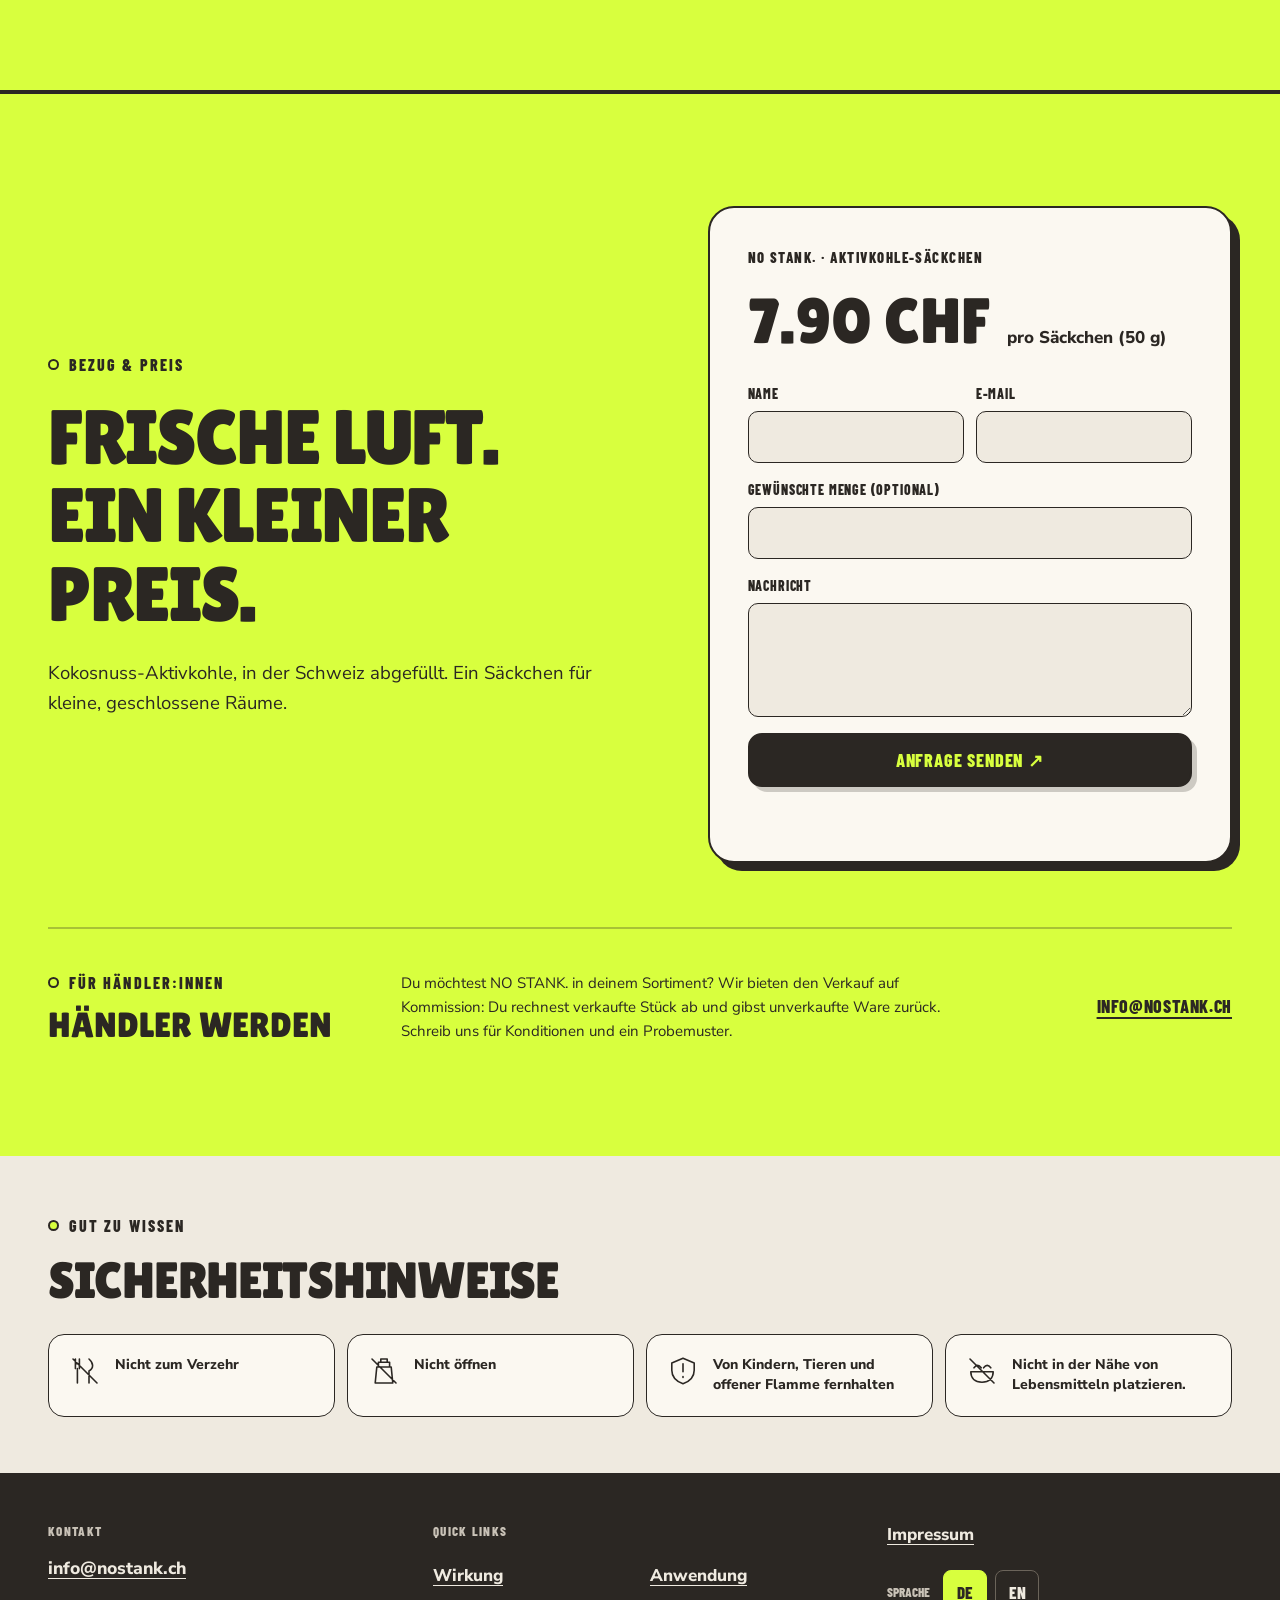
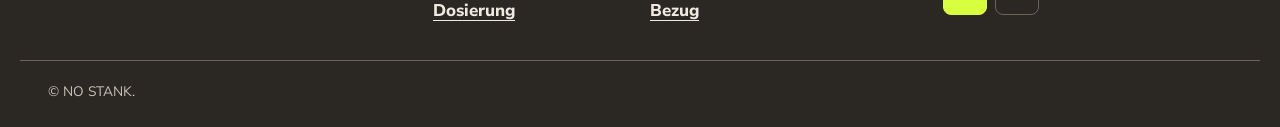
==== commit c09f9b1d: "Usability verbessern und Inhalte auf Unterseiten verteilen" ====
--- a/index.html
+++ b/index.html
@@ -21,8 +21,8 @@
 <link rel="preconnect" href="https://fonts.googleapis.com">
 <link rel="preconnect" href="https://fonts.gstatic.com" crossorigin>
 <link href="https://fonts.googleapis.com/css2?family=Barlow+Condensed:wght@600;700;800&family=Lilita+One&family=Nunito+Sans:wght@400;600;700;800;900&display=swap" rel="stylesheet">
-<link rel="stylesheet" href="styles.css?v=6">
-<link rel="stylesheet" href="aktivkohle-widget.css?v=2">
+<link rel="preload" as="image" href="assets/product-hero.webp" fetchpriority="high">
+<link rel="stylesheet" href="styles.css?v=7">
 <script type="module" src="assets/vendor/model-viewer.min.js"></script>
 </head>
 <body>
@@ -66,15 +66,16 @@
   <div class="wrap header-inner">
     <a class="brand" href="#top" aria-label="NO STANK. — Startseite"><img src="assets/brand-wordmark.svg" alt="NO STANK." width="239" height="44"></a>
     <nav class="site-nav" data-i18n-aria="nav.aria" aria-label="Hauptnavigation">
-      <a href="#wirkung" data-i18n="nav.wirkung">Wirkung</a>
-      <a href="#anwendung" data-i18n="nav.anwendung">Anwendung</a>
+      <a href="wirkung.html" data-i18n="nav.wirkung">Wirkung</a>
+      <a href="anwendung.html" data-i18n="nav.anwendung">Anwendung</a>
       <a href="#dosierung" data-i18n="nav.dosierung">Dosierung</a>
-      <a href="#pflege" data-i18n="nav.pflege">Pflege</a>
+      <a href="pflege.html" data-i18n="nav.pflege">Pflege</a>
       <a href="#bezug" data-i18n="nav.bezug">Bezug</a>
     </nav>
     <button class="lang-toggle" id="lang-toggle" type="button" aria-label="Switch language"><span class="lang-opt" data-lang="de">DE</span><span aria-hidden="true">/</span><span class="lang-opt" data-lang="en">EN</span></button>
   </div>
 </header>
+<div class="scroll-progress" aria-hidden="true"><span data-scroll-progress></span></div>
 
 <main id="main">
   <section class="hero" id="top">
@@ -87,15 +88,15 @@
         <p class="hero-sub" data-i18n="hero.sub">Keine Chemie. Nur Physik.</p>
         <p class="hero-price"><strong>7.90 CHF</strong><span data-i18n="hero.price">pro Säckchen (50 g)</span></p>
         <div class="hero-cta">
-          <a class="btn btn-dark" href="#wirkung"><span data-i18n="hero.cta">So funktioniert's</span><span aria-hidden="true">↘</span></a>
-          <a class="text-link" href="#anwendung" data-i18n="hero.cta2">So einfach geht's</a>
+          <a class="btn btn-dark" href="wirkung.html"><span data-i18n="hero.cta">So funktioniert's</span><span aria-hidden="true">↘</span></a>
+          <a class="text-link" href="anwendung.html" data-i18n="hero.cta2">So einfach geht's</a>
         </div>
       </div>
       <div class="hero-visual" aria-label="NO STANK. Produkt">
         <div class="hero-doodle" aria-hidden="true"><span data-i18n="hero.doodle">kleiner Sack.<br>grosse Wirkung.</span><svg viewBox="0 0 110 70"><path d="M8 12C39 2 79 13 77 39C75 54 59 58 43 55M43 55l15-13M43 55l17 6"/></svg></div>
         <div class="hero-photo-wrap product-3d-wrap">
           <model-viewer class="product-3d" data-product-3d="icon" src="assets/no-stank-saeckchen.glb" alt="NO STANK. Aktivkohle-Säckchen aus weissem Vlies mit Kordelzug und Originallogo, 50 g" role="img" data-i18n-aria="model.aria" aria-label="Interaktives 3D-Modell des NO STANK. Säckchens; mit der Maus, dem Finger oder den Pfeiltasten drehbar" camera-controls touch-action="pan-y" disable-zoom interaction-prompt="none" environment-image="neutral" exposure="0.9" shadow-intensity="1.1" shadow-softness="0.8" camera-orbit="0deg 80deg 100%" loading="eager" tabindex="0"></model-viewer>
-          <img class="product-fallback" src="assets/product-hero.webp" width="760" height="848" alt="NO STANK. Aktivkohle-Säckchen aus weissem Vlies mit Kordelzug und Originallogo, 50 g">
+          <img class="product-fallback" src="assets/product-hero.webp" width="760" height="848" fetchpriority="high" alt="NO STANK. Aktivkohle-Säckchen aus weissem Vlies mit Kordelzug und Originallogo, 50 g">
           <span class="model-hint" data-i18n="model.hint">↔ Ziehen zum Drehen</span>
           <span class="hero-sticker">50 g</span>
         </div>
@@ -106,190 +107,6 @@
       <div><strong>50 g</strong><span data-i18n="hero.fact1">Aktivkohle-Granulat</span></div>
       <div><strong>0</strong><span data-i18n="hero.fact2">Parfüm &amp; Duftstoffe</span></div>
       <div><strong>100 %</strong><span data-i18n="hero.fact3">Keine Chemie. Nur Physik.</span></div>
-    </div>
-  </section>
-
-  <section class="section carbon-section" id="wirkung">
-    <div class="wrap">
-      <div class="section-heading light-heading">
-        <p class="eyebrow" data-i18n="wirkung.eyebrow">Wie funktioniert Aktivkohle?</p>
-        <h2 data-i18n="wirkung.title">Keine Chemie.<br>Nur Physik.</h2>
-        <p class="lead" data-i18n="wirkung.intro">Vom Geruch in der Luft bis ins Innerste eines Kohlekorns: Hier siehst du, wo die Moleküle bleiben.</p>
-      </div>
-      <section class="ak-widget-root" data-ak-widget aria-label="Interaktive Visualisierung: Funktionsweise von Aktivkohle" data-i18n-aria="ak.aria">
-        <div class="ak-widget-layout">
-          <div class="ak-widget-visual">
-            <div class="ak-widget-stage" data-ak-stage tabindex="0" aria-label="Visualisierung. Mit dem Mausrad, durch Wischen oder mit den Pfeiltasten zwischen den Kapiteln wechseln." data-i18n-aria="ak.stageAria">
-              <canvas class="ak-widget-canvas" data-ak-canvas role="img" aria-label="Verschmutztes Wasser oder Luft strömt auf ein Aktivkohlekorn zu.">Ihr Browser unterstützt kein HTML5 Canvas. Die Texte neben der Grafik erklären alle vier Kapitel.</canvas>
-              <span class="ak-widget-view-badge" data-ak-view>Makro-Ansicht</span>
-              <span class="ak-widget-stage-hint" data-ak-hint data-i18n="ak.hint">Scrollen oder wischen zum Blättern</span>
-            </div>
-            <div class="ak-widget-legend" aria-label="Legende">
-              <span><i class="ak-widget-legend-dot ak-widget-legend-pollutant" aria-hidden="true"></i><span data-i18n="ak.legendPollutant">Schadstoffe</span></span>
-              <span><i class="ak-widget-legend-dot ak-widget-legend-water" aria-hidden="true"></i><span data-i18n="ak.legendMedium">Wasser / Luft</span></span>
-              <span><i class="ak-widget-legend-dot ak-widget-legend-carbon" aria-hidden="true"></i><span data-i18n="ak.legendCarbon">Aktivkohle</span></span>
-            </div>
-          </div>
-
-          <div class="ak-widget-content">
-            <article class="ak-widget-panel" data-ak-panel="0" role="tabpanel">
-              <p class="ak-widget-kicker" data-i18n="ak.kicker1">Kapitel 01 · Überblick</p>
-              <h3 class="ak-widget-heading" data-i18n="ak.heading1">Alles beginnt an der Oberfläche.</h3>
-              <p class="ak-widget-text" data-i18n="ak.text1">Wasser oder Luft transportiert Schadstoff- und Geruchsmoleküle an das Aktivkohlekorn. Die blauen Moleküle stehen für das Medium, die braunen und grauen Teilchen für gelöste oder schwebende Verbindungen.</p>
-              <div class="ak-widget-fact">
-                <span class="ak-widget-fact-label" data-i18n="ak.factLabel1">Der entscheidende Unterschied</span>
-                <strong data-i18n="ak.factTitle1">Adsorption statt Absorption</strong>
-                <p data-i18n="ak.factText1">Bei der Adsorption lagern sich Stoffe an einer Oberfläche an – sie werden nicht einfach wie bei einem Schwamm im Inneren verteilt.</p>
-              </div>
-            </article>
-
-            <article class="ak-widget-panel" data-ak-panel="1" role="tabpanel" hidden>
-              <p class="ak-widget-kicker" data-i18n="ak.kicker2">Kapitel 02 · Porenstruktur</p>
-              <h3 class="ak-widget-heading" data-i18n="ak.heading2">Ein Korn. Ein riesiges Innenleben.</h3>
-              <p class="ak-widget-text" data-i18n="ak.text2">Der Zoom öffnet ein verzweigtes Netz: Makroporen führen ins Innere, Mesoporen verteilen den Strom und Mikroporen bieten unzählige Bindungsstellen. Die Porengrössen sind hier modellhaft vergrössert.</p>
-              <div class="ak-widget-fact ak-widget-fact-accent">
-                <span class="ak-widget-fact-label" data-i18n="ak.factLabel2">Innere Oberfläche</span>
-                <strong>1 g = bis zu 1.500 m²</strong>
-                <p data-i18n="ak.factText2">Die hochporöse Struktur schafft eine enorme Kontaktfläche – je nach Aktivkohleart und Messverfahren.</p>
-              </div>
-            </article>
-
-            <article class="ak-widget-panel" data-ak-panel="2" role="tabpanel" hidden>
-              <p class="ak-widget-kicker" data-i18n="ak.kicker3">Kapitel 03 · Adsorption</p>
-              <h3 class="ak-widget-heading" data-i18n="ak.heading3">Anziehen. Andocken. Festhalten.</h3>
-              <p class="ak-widget-text" data-i18n="ak.text3">Schadstoffmoleküle nähern sich den Porenwänden und werden durch Van-der-Waals-Kräfte angezogen. Sie docken an und bleiben haften. Die blauen Wasser- oder Luftmoleküle passieren die Kanäle weitgehend ungehindert.</p>
-              <div class="ak-widget-fact">
-                <span class="ak-widget-fact-label" data-i18n="ak.factLabel3">Physikalische Anziehung</span>
-                <strong>Van-der-Waals-Kräfte</strong>
-                <p data-i18n="ak.factText3">Die schematischen Verbindungslinien markieren den Moment, in dem ein Molekül eine freie Bindungsstelle erreicht.</p>
-              </div>
-            </article>
-
-            <article class="ak-widget-panel" data-ak-panel="3" role="tabpanel" hidden>
-              <p class="ak-widget-kicker" data-i18n="ak.kicker4">Kapitel 04 · Ergebnis &amp; Sättigung</p>
-              <h3 class="ak-widget-heading" data-i18n="ak.heading4">Sauber – aber nicht unbegrenzt.</h3>
-              <p class="ak-widget-text" data-i18n="ak.text4">Am Ausgang ist die Konzentration der dargestellten Schadstoffe deutlich reduziert. Mit der Zeit belegen immer mehr Moleküle die freien Stellen an den Porenwänden. Ist die Kohle gesättigt, lässt ihre Bindungsleistung nach.</p>
-              <div class="ak-widget-saturation" data-ak-saturation>
-                <div class="ak-widget-saturation-copy"><span data-i18n="ak.saturation">Belegte Bindungsstellen</span><strong data-ak-saturation-value>15 %</strong></div>
-                <div class="ak-widget-meter" role="meter" aria-label="Belegte Bindungsstellen" data-i18n-aria="ak.saturation" aria-valuemin="0" aria-valuemax="100" aria-valuenow="15" data-ak-meter><span data-ak-meter-fill></span></div>
-              </div>
-              <div class="ak-widget-fact">
-                <span class="ak-widget-fact-label" data-i18n="ak.factLabel4">Wichtig für die Anwendung</span>
-                <strong data-i18n="ak.factTitle4">Rechtzeitig ersetzen oder regenerieren</strong>
-                <p data-i18n="ak.factText4">Der richtige Zeitpunkt hängt von Belastung, Medium und Einsatz ab. Gesättigte Aktivkohle fachgerecht austauschen oder regenerieren lassen.</p>
-              </div>
-            </article>
-          </div>
-        </div>
-
-        <div class="ak-widget-controls">
-          <div class="ak-widget-tabs" role="tablist" aria-label="Kapitel auswählen" data-i18n-aria="ak.tabsAria">
-            <button class="ak-widget-tab" type="button" role="tab" data-ak-tab="0" aria-selected="true"><span class="ak-widget-tab-number">01</span><span class="ak-widget-tab-label" data-i18n="ak.tab1">Überblick</span></button>
-            <button class="ak-widget-tab" type="button" role="tab" data-ak-tab="1" aria-selected="false" tabindex="-1"><span class="ak-widget-tab-number">02</span><span class="ak-widget-tab-label" data-i18n="ak.tab2">Poren</span></button>
-            <button class="ak-widget-tab" type="button" role="tab" data-ak-tab="2" aria-selected="false" tabindex="-1"><span class="ak-widget-tab-number">03</span><span class="ak-widget-tab-label" data-i18n="ak.tab3">Adsorption</span></button>
-            <button class="ak-widget-tab" type="button" role="tab" data-ak-tab="3" aria-selected="false" tabindex="-1"><span class="ak-widget-tab-number">04</span><span class="ak-widget-tab-label" data-i18n="ak.tab4">Sättigung</span></button>
-          </div>
-          <div class="ak-widget-actions">
-            <button class="ak-widget-action ak-widget-play" type="button" data-ak-play aria-pressed="true" aria-label="Animation pausieren"><svg class="ak-widget-icon" viewBox="0 0 20 20" aria-hidden="true"><path data-ak-play-icon d="M6 4h3v12H6zM12 4h3v12h-3z" fill="currentColor"></path></svg><span data-ak-play-label>Pause</span></button>
-            <button class="ak-widget-action" type="button" data-ak-reset aria-label="Visualisierung zurücksetzen" data-i18n-aria="ak.resetAria"><svg class="ak-widget-icon" viewBox="0 0 20 20" aria-hidden="true"><path d="M15.7 5.1A7 7 0 1 0 17 12h-2.2a4.8 4.8 0 1 1-1-5.2L11 9.5h6.5V3z" fill="currentColor"></path></svg><span data-i18n="ak.reset">Reset</span></button>
-          </div>
-        </div>
-        <p class="ak-widget-live" data-ak-live aria-live="polite"></p>
-      </section>
-      <div class="carbon-copy-grid">
-        <p class="body-large" data-i18n="wirkung.p1">Aktivkohle hat eine riesige innere Oberfläche — ein einziges Gramm hat die Fläche eines Tennisplatzes. Geruchsmoleküle lagern sich an dieser Oberfläche an (<strong>Adsorption</strong>) und bleiben dort. Es wird nichts überdeckt, es wird nichts maskiert: Der Geruch verschwindet, weil er gebunden wird.</p>
-        <div class="difference-card"><span class="difference-icon" aria-hidden="true">≠</span><p data-i18n="wirkung.diff"><strong>Der Unterschied zu Duftsprays:</strong> Sprays fügen einen neuen Geruch hinzu. Aktivkohle nimmt den alten weg.</p></div>
-      </div>
-      <div class="surface-compare">
-        <div class="granule-visual" aria-hidden="true"><span></span><span></span><span></span></div>
-        <div><strong data-i18n="wirkung.compareNum1">1 g</strong><span data-i18n="wirkung.compare1">Aktivkohle — winzig, unscheinbar</span></div>
-        <svg viewBox="0 0 150 55" aria-hidden="true"><path d="M4 29C47 2 95 54 134 25M119 12l18 12-12 18"/></svg>
-        <div class="court-visual" aria-hidden="true"><span></span></div>
-        <div><strong data-i18n="wirkung.compareNum2">≈ 1 Tennisplatz</strong><span data-i18n="wirkung.compare2">innere Oberfläche, an der Gerüche gebunden werden</span></div>
-      </div>
-    </div>
-  </section>
-
-  <section class="section usage-section" id="anwendung">
-    <div class="wrap">
-      <div class="section-heading">
-        <p class="eyebrow" data-i18n="usage.eyebrow">Wie verwende ich die Säckchen?</p>
-        <h2 data-i18n="usage.title">Auspacken.<br>Platzieren. Fertig.</h2>
-        <p class="lead" data-i18n="usage.intro">Kein Spray, kein Strom, kein Aufwand. Drei Schritte — und die Kohle macht den Rest.</p>
-      </div>
-      <div class="explainer usage-explainer" id="usage-explainer" data-explainer data-active="1">
-        <div class="explainer-toolbar">
-          <div class="step-tabs" role="group" aria-label="Erklärschritte Anwendung">
-            <button class="step-tab active" type="button" data-step="1" aria-pressed="true"><span>01</span><span data-i18n="usage.tab1">Zip Bag öffnen</span></button>
-            <button class="step-tab" type="button" data-step="2" aria-pressed="false"><span>02</span><span data-i18n="usage.tab2">Am Geruchsort platzieren</span></button>
-            <button class="step-tab" type="button" data-step="3" aria-pressed="false"><span>03</span><span data-i18n="usage.tab3">Bei Bedarf: Luftstrom</span></button>
-          </div>
-          <button class="motion-toggle" type="button" data-motion-toggle aria-pressed="true"><span class="motion-icon" aria-hidden="true">▶</span><span data-i18n="explainer.play">Abspielen</span></button>
-        </div>
-        <div class="explainer-body">
-          <div class="usage-canvas">
-          <svg class="usage-svg" viewBox="0 0 1100 590" role="img" data-i18n-aria="usage.aria" aria-label="Drei Anwendungsschritte: Zip Bag erst vor Gebrauch öffnen, Säckchen am Geruchsort platzieren oder aufhängen und optional in den Luftstrom eines Ventilators hängen">
-            <defs><pattern id="zip-dots" width="18" height="18" patternUnits="userSpaceOnUse"><circle cx="4" cy="4" r="2" fill="#2B2723" opacity=".08"/></pattern></defs>
-            <g class="usage-stage" data-stage="1">
-              <path d="M43 128Q126 57 284 103Q346 235 308 431Q170 502 52 423Q2 267 43 128Z" fill="#EFEAE0"/>
-              <g class="zip-bag">
-                <path d="M104 148Q105 123 132 122H265Q291 124 292 148L308 405Q306 433 278 437H119Q90 432 91 405Z" fill="#D8FF3E" stroke="#2B2723" stroke-width="4"/>
-                <path d="M104 148Q105 123 132 122H265Q291 124 292 148L308 405Q306 433 278 437H119Q90 432 91 405Z" fill="url(#zip-dots)"/>
-                <path class="zipper-line" d="M106 159H291" fill="none" stroke="#2B2723" stroke-width="5" stroke-dasharray="10 5"/>
-                <path d="M120 187H279" stroke="#2B2723" stroke-width="2" opacity=".35"/>
-                <image href="assets/brand-wordmark.svg" x="122" y="230" width="156" height="29"/>
-                <text x="200" y="293" text-anchor="middle" fill="#2B2723" font-family="Barlow Condensed, sans-serif" font-weight="700" font-size="20" letter-spacing="1">AKTIVKOHLESÄCKCHEN</text>
-                <g class="zip-pull"><path d="M257 145l29 18" stroke="#2B2723" stroke-width="6" stroke-linecap="round"/><rect x="277" y="155" width="19" height="32" rx="8" fill="#2B2723" transform="rotate(-28 277 155)"/></g>
-              </g>
-              <use href="#pouch-symbol" x="217" y="41" width="106" height="136" class="emerging-pouch"/>
-              <path class="hand-arrow" d="M62 189C35 153 57 100 108 88M91 72l20 14-19 15"/>
-              <text x="70" y="231" fill="#2B2723" font-family="Barlow Condensed, sans-serif" font-weight="700" font-size="22" transform="rotate(-8 70 231)" data-i18n="usage.svgOpen">ERST ÖFFNEN,</text>
-              <text x="66" y="255" fill="#2B2723" font-family="Barlow Condensed, sans-serif" font-weight="700" font-size="22" transform="rotate(-8 66 255)" data-i18n="usage.svgOpen2">WENN'S LOSGEHT.</text>
-            </g>
-            <g class="usage-stage" data-stage="2">
-              <path d="M388 103Q526 52 683 116Q733 277 691 440Q535 496 395 426Q350 266 388 103Z" fill="#D8FF3E"/>
-              <path d="M430 126H654V431H430Z" fill="#FFFDF8" stroke="#2B2723" stroke-width="4"/>
-              <path d="M542 126V431M430 281H654" stroke="#2B2723" stroke-width="3"/>
-              <path d="M451 153h70v102h-70zM562 304h70v101h-70z" fill="#E7E1D6"/>
-              <path d="M470 179h33M578 332h36" stroke="#948B7E" stroke-width="4" stroke-linecap="round"/>
-              <path d="M565 126v53" stroke="#6B645A" stroke-width="4"/>
-              <g class="hanging-pouch"><path d="M565 175q-28 9-38 29M565 175q27 9 37 29" fill="none" stroke="#948B7E" stroke-width="3"/><use href="#pouch-symbol" x="518" y="177" width="105" height="134"/></g>
-              <path class="placement-arrow" d="M409 348C374 318 384 245 437 221M419 207l22 11-12 21"/>
-              <g class="usage-molecules"><use href="#molecule-symbol" x="452" y="309" width="38" height="38"/><use href="#molecule-symbol" x="609" y="173" width="35" height="35"/></g>
-            </g>
-            <g class="usage-stage" data-stage="3">
-              <path d="M756 126Q865 58 1019 108Q1092 241 1055 421Q918 493 782 432Q716 281 756 126Z" fill="#EFEAE0"/>
-              <path d="M783 139H1031V433H783Z" fill="none" stroke="#6B645A" stroke-width="4" stroke-dasharray="10 8"/>
-              <path d="M792 141H1022" stroke="#2B2723" stroke-width="7"/>
-              <g class="fan-unit" transform="translate(962 323)">
-                <path d="M-56 87H56M0 55v32" stroke="#2B2723" stroke-width="8" stroke-linecap="round"/>
-                <circle r="75" fill="#FFFDF8" stroke="#2B2723" stroke-width="5"/>
-                <g class="fan-blades"><path d="M0 0C5-52 51-55 54-23C57 1 25 12 0 0Z" fill="#6B645A"/><path d="M0 0C5-52 51-55 54-23C57 1 25 12 0 0Z" fill="#6B645A" transform="rotate(120)"/><path d="M0 0C5-52 51-55 54-23C57 1 25 12 0 0Z" fill="#6B645A" transform="rotate(240)"/></g>
-                <circle r="13" fill="#D8FF3E" stroke="#2B2723" stroke-width="4"/>
-                <circle r="62" fill="none" stroke="#948B7E" stroke-width="2" stroke-dasharray="4 8"/>
-              </g>
-              <path d="M820 140v55" stroke="#6B645A" stroke-width="4"/>
-              <g class="hanging-pouch delay-2"><use href="#pouch-symbol" x="770" y="173" width="112" height="143"/></g>
-              <g class="air-streams" fill="none" stroke="#6B645A" stroke-width="4" stroke-linecap="round" stroke-dasharray="9 12"><path d="M925 246C881 222 854 224 820 236"/><path d="M890 302C857 293 829 286 791 283"/><path d="M916 365C876 366 850 344 816 325"/></g>
-              <path d="M745 208q-20 28 0 56M742 337q-18 28 2 54" fill="none" stroke="#D8FF3E" stroke-width="7" stroke-linecap="round"/>
-            </g>
-          </svg>
-        </div>
-          <div class="explainer-copy">
-            <div class="explainer-notes" aria-live="polite">
-              <p class="explainer-note active" data-note="1" data-i18n="usage.note1"><strong>Frisch halten bis zum Einsatz.</strong> Öffne den luftdichten Zip Bag erst, wenn du das Säckchen brauchst.</p>
-              <p class="explainer-note" data-note="2" data-i18n="usage.note2"><strong>Dorthin, wo es riecht.</strong> Im Schrank, WC oder beim Abfalleimer platzieren — oder mit der Kordel aufhängen.</p>
-              <p class="explainer-note" data-note="3" data-i18n="usage.note3"><strong>Ein Ventilator ist optional.</strong> Bei hoher Geruchslast oder in grösseren Umluftbereichen bringt moderate Luftbewegung zusätzliche Moleküle zur Kohle.</p>
-            </div>
-            <span class="explainer-counter"><span data-current-step>01</span> / 03</span>
-          </div>
-        </div>
-      </div>
-      <div class="pro-tip" id="ventilator">
-        <div class="pro-tip-label" data-i18n="fan.eyebrow">Optional: mehr Luftbewegung</div>
-        <div><h3 data-i18n="fan.title">Wann ein Ventilator sinnvoll ist.</h3><p data-i18n="fan.p1">In kleinen, geschlossenen Räumen reicht es, das Säckchen am Geruchsort zu platzieren oder aufzuhängen — ein Ventilator ist nicht nötig. Bei höherer Geruchslast oder grösseren Umluftbereichen kann ein bereits vorhandener Ventilator die Wirkung unterstützen: Hänge das Säckchen frei in eine moderate Luftströmung.</p></div>
-        <ul class="ticks"><li data-i18n="fan.li1">Ohne Ventilator: direkt am Geruchsort platzieren oder aufhängen</li><li data-i18n="fan.li2">Mit Ventilator: frei in moderate Luftströmung hängen</li><li data-i18n="fan.li3">Nicht auf das Gerät legen und Luftein- und -austritt frei halten</li></ul>
-      </div>
     </div>
   </section>
 
@@ -305,31 +122,18 @@
         <p class="calc-kicker" data-i18n="dosis.calcKicker">Der Säckchen-Rechner</p>
         <h3 id="calc-title" data-i18n="dosis.calcTitle">Wie viele braucht dein Raum?</h3>
         <div class="calc-presets" role="group" aria-label="Vorlagen">
-          <button type="button" class="chip active" data-preset="0.6,0.6,1.6" data-i18n="dosis.presetGrow">Kräutergarten 60×60</button>
-          <button type="button" class="chip" data-preset="0.5,0.5,2.0" data-i18n="dosis.presetCab">Schrank</button>
-          <button type="button" class="chip" data-preset="1.0,1.0,2.5" data-i18n="dosis.presetWc">WC</button>
-          <button type="button" class="chip" data-preset="0.4,0.4,0.8" data-i18n="dosis.presetBin">Abfalleimer</button>
+          <button type="button" class="chip active" data-preset="0.6" data-i18n="dosis.presetGrow">Kräutergarten 60×60</button>
+          <button type="button" class="chip" data-preset="0.5" data-i18n="dosis.presetCab">Schrank</button>
+          <button type="button" class="chip" data-preset="2.5" data-i18n="dosis.presetWc">WC</button>
+          <button type="button" class="chip" data-preset="0.1" data-i18n="dosis.presetBin">Abfalleimer</button>
         </div>
-        <div class="calc-inputs">
-          <label><span data-i18n="dosis.len">Länge</span><input id="calc-l" type="number" inputmode="decimal" min="0.1" max="30" step="0.1" value="0.6" data-i18n-ph="dosis.unit" placeholder="m"><span class="unit" aria-hidden="true">m</span></label>
-          <label><span data-i18n="dosis.wid">Breite</span><input id="calc-b" type="number" inputmode="decimal" min="0.1" max="30" step="0.1" value="0.6" data-i18n-ph="dosis.unit" placeholder="m"><span class="unit" aria-hidden="true">m</span></label>
-          <label><span data-i18n="dosis.hei">Höhe</span><input id="calc-h" type="number" inputmode="decimal" min="0.1" max="30" step="0.1" value="1.6" data-i18n-ph="dosis.unit" placeholder="m"><span class="unit" aria-hidden="true">m</span></label>
+        <div class="calc-slider">
+          <div class="calc-slider-label"><label for="calc-size-input" data-i18n="dosis.volume">Raumgrösse</label><strong><output id="calc-size" for="calc-size-input">0.6</output> m³</strong></div>
+          <input id="calc-size-input" type="range" min="0.1" max="10" step="0.1" value="0.6" data-i18n-aria="dosis.sliderAria" aria-label="Raumgrösse in Kubikmetern einstellen">
+          <div class="calc-slider-limits" aria-hidden="true"><span>0.1 m³</span><span>10 m³</span></div>
         </div>
-        <p class="calc-volume"><span data-i18n="dosis.volume">Raumvolumen</span><strong><span id="calc-vol">0.58</span> m³</strong></p>
         <div class="calc-result" aria-live="polite"><div class="pouch-row" id="pouch-row" aria-hidden="true"></div><p class="calc-count" id="calc-count">1–2 <span data-i18n="dosis.pouches">Säckchen</span></p><p class="calc-hint" data-i18n="dosis.hint">Je höher die Geruchslast, desto eher am oberen Ende dosieren.</p></div>
       </div>
-    </div>
-  </section>
-
-  <section class="section care-section" id="pflege">
-    <div class="wrap">
-      <div class="section-heading compact-heading"><p class="eyebrow" data-i18n="care.eyebrow">Pflege &amp; Austausch</p><h2 data-i18n="care.title">Eine Kohle,<br>viele Leben.</h2><p class="lead" data-i18n="care.p1">Gut gepflegt hält das Säckchen deutlich länger als ein Wegwerfprodukt — und du merkst rechtzeitig, wann es Zeit wird.</p></div>
-      <ol class="steps">
-        <li class="step-card"><span class="step-num">01</span><svg class="step-icon" viewBox="0 0 48 48" aria-hidden="true"><path d="M9 17h30v24H9zM6 8h36v9H6zM19 28h10"/></svg><h3 data-i18n="care.s1t">Luftdicht lagern</h3><p data-i18n="care.s1p">Säckchen vor Gebrauch luftdicht im Zip-Bag aufbewahren — <strong>erst vor Gebrauch öffnen.</strong></p></li>
-        <li class="step-card"><span class="step-num">02</span><svg class="step-icon" viewBox="0 0 48 48" aria-hidden="true"><rect x="8" y="10" width="32" height="32" rx="4"/><path d="M16 5v10M32 5v10M8 22h32M18 31l4 4 8-9"/></svg><h3 data-i18n="care.s2t">Alle 4–8 Wochen prüfen</h3><p data-i18n="care.s2p">Nach Wochen bis Monaten (je nach Geruchslast) ist die Oberfläche voll — bei starker Belastung regelmässig kontrollieren.</p></li>
-        <li class="step-card"><span class="step-num">03</span><svg class="step-icon" viewBox="0 0 48 48" aria-hidden="true"><circle cx="24" cy="24" r="8"/><path d="M24 3v6M24 39v6M3 24h6M39 24h6M9 9l4 4M35 35l4 4M39 9l-4 4M13 35l-4 4"/></svg><h3 data-i18n="care.s3t">Regenerieren: einige Stunden direktes Sonnenlicht (ca. alle 3–6&nbsp;Monate)</h3><p data-i18n="care.s3p">UV + Wärme treiben Feuchtigkeit und leichte Gerüche aus.</p></li>
-        <li class="step-card"><span class="step-num">04</span><svg class="step-icon" viewBox="0 0 48 48" aria-hidden="true"><path d="M40 10v11H29M8 38V27h11M11 18A15 15 0 0138 12M10 36a15 15 0 0027-6"/></svg><h3 data-i18n="care.s4t">Oder ersetzen</h3><p data-i18n="care.s4p">Hat sich eine Fett- oder Feuchteschicht gebildet, ist die Regeneration begrenzt — dann ist Austausch die ehrliche Lösung.</p></li>
-      </ol>
     </div>
   </section>
 
@@ -344,7 +148,20 @@
         <div class="purchase-card">
           <p class="purchase-card-kicker" data-i18n="purchase.cardKicker">NO STANK. · Aktivkohle-Säckchen</p>
           <p class="purchase-price" data-i18n="purchase.price"><strong>7.90 CHF</strong><span>pro Säckchen (50 g)</span></p>
-          <a class="btn btn-dark" href="mailto:info@nostank.ch?subject=Bezug%20NO%20STANK." data-i18n="purchase.cta">Bezug anfragen ↗</a>
+          <form class="contact-form" id="contact-form" action="https://formsubmit.co/info@nostank.ch" method="POST">
+            <input type="hidden" name="_subject" value="NO STANK. Bezugsanfrage">
+            <input type="hidden" name="_template" value="table">
+            <input type="hidden" name="_captcha" value="true">
+            <div class="form-honeypot" aria-hidden="true"><label>Website<input type="text" name="_honey" tabindex="-1" autocomplete="off"></label></div>
+            <div class="form-row">
+              <label><span data-i18n="form.name">Name</span><input type="text" name="name" autocomplete="name" minlength="2" required></label>
+              <label><span data-i18n="form.email">E-Mail</span><input type="email" name="email" autocomplete="email" required></label>
+            </div>
+            <label><span data-i18n="form.quantity">Gewünschte Menge (optional)</span><input type="number" name="quantity" min="1" max="1000" step="1" inputmode="numeric"></label>
+            <label><span data-i18n="form.message">Nachricht</span><textarea name="message" rows="4" minlength="10" required></textarea></label>
+            <button class="btn btn-dark form-submit" type="submit" data-i18n="form.submit">Anfrage senden ↗</button>
+            <p class="form-status" data-form-status role="status" aria-live="polite"></p>
+          </form>
         </div>
       </div>
       <div class="dealer-cta" id="haendler">
@@ -368,9 +185,15 @@
   </section>
 </main>
 
-<footer class="site-footer"><div class="wrap footer-inner"><p>Kontakt <a href="mailto:info@nostank.ch">info@nostank.ch</a></p><p>© NO STANK.</p></div></footer>
+<footer class="site-footer">
+  <div class="wrap footer-grid">
+    <div class="footer-contact"><p>Kontakt</p><a href="mailto:info@nostank.ch">info@nostank.ch</a></div>
+    <nav class="footer-links" aria-label="Quick Links"><p data-i18n="footer.quicklinks">Quick Links</p><a href="wirkung.html" data-i18n="nav.wirkung">Wirkung</a><a href="anwendung.html" data-i18n="nav.anwendung">Anwendung</a><a href="#dosierung" data-i18n="nav.dosierung">Dosierung</a><a href="#bezug" data-i18n="nav.bezug">Bezug</a></nav>
+    <div class="footer-meta"><a href="impressum.html" data-i18n="footer.imprint">Impressum</a><div class="footer-language" role="group" aria-label="Sprache"><span data-i18n="footer.language">Sprache</span><button type="button" data-set-lang="de" aria-pressed="true">DE</button><button type="button" data-set-lang="en" aria-pressed="false">EN</button></div></div>
+  </div>
+  <div class="wrap footer-bottom"><p>© NO STANK.</p></div>
+</footer>
 <script src="product-3d.js?v=3"></script>
-<script src="app.js?v=6"></script>
-<script src="aktivkohle-widget.js?v=3"></script>
+<script src="app.js?v=7"></script>
 </body>
 </html>
--- a/styles.css
+++ b/styles.css
@@ -68,6 +68,8 @@
 .light-heading .lead { color: var(--stein-hell); }
 .light-heading .eyebrow::before { border-color: var(--papier); }
 
+.scroll-progress { position: fixed; inset: 0 0 auto; z-index: 300; height: 4px; background: rgba(43, 39, 35, .14); pointer-events: none; }
+.scroll-progress span { display: block; width: 100%; height: 100%; background: var(--lime); border-right: 2px solid var(--kohle); transform: scaleX(0); transform-origin: left; will-change: transform; }
 .site-header {
   position: sticky;
   top: 0;
@@ -79,8 +81,11 @@
 .header-inner { display: flex; min-height: 82px; align-items: center; gap: 30px; }
 .brand { flex: 0 0 auto; }
 .brand img { width: 205px; height: auto; }
-.site-nav { display: flex; align-items: center; gap: 4px; margin-left: auto; }
+.site-nav { display: flex; align-items: center; gap: 4px; min-width: 0; margin-left: auto; }
 .site-nav a {
+  display: inline-flex;
+  align-items: center;
+  min-height: 44px;
   padding: 9px 13px;
   border-radius: 999px;
   font-family: var(--font-condensed);
@@ -90,11 +95,13 @@
   text-decoration: none;
   text-transform: uppercase;
   white-space: nowrap;
+  transition: background-color .2s, color .2s;
 }
 .site-nav a:hover { background: var(--lime); }
+.site-nav a.is-active { background: var(--kohle); color: var(--lime); }
 .site-nav .nav-accent { margin-left: 8px; background: var(--kohle); color: var(--lime); }
 .site-nav .nav-accent:hover { background: var(--rauch); }
-.lang-toggle { display: flex; align-items: center; gap: 6px; padding: 8px 12px; border: var(--border); border-radius: 999px; background: transparent; color: var(--rauch); cursor: pointer; font-family: var(--font-condensed); font-weight: 800; }
+.lang-toggle { display: flex; flex: 0 0 auto; align-items: center; gap: 6px; min-height: 44px; padding: 8px 12px; border: var(--border); border-radius: 999px; background: transparent; color: var(--rauch); cursor: pointer; font-family: var(--font-condensed); font-weight: 800; }
 .lang-opt.active { color: var(--kohle); text-decoration: underline; text-decoration-color: var(--lime); text-decoration-thickness: 4px; }
 
 .btn {
@@ -194,7 +201,7 @@
 .usage-svg { width: 100%; height: clamp(390px, 42vw, 540px); overflow: hidden; }
 .usage-stage { display: none; }
 .explainer[data-active="1"] [data-stage="1"], .explainer[data-active="2"] [data-stage="2"], .explainer[data-active="3"] [data-stage="3"] { display: block; }
-.explainer.is-paused * { animation-play-state: paused !important; }
+.explainer.is-paused .usage-svg * { animation-play-state: paused !important; }
 .explainer-copy { display: flex; flex-direction: column; justify-content: space-between; gap: 32px; min-height: 100%; padding: 38px 32px 28px; border-left: var(--border); background: var(--papier-hell); }
 .explainer-notes { flex: 1; }
 .explainer-note { display: none; font-size: 1.12rem; line-height: 1.6; }
@@ -226,6 +233,10 @@
 
 .usage-section { background: var(--papier); }
 .usage-explainer { background: var(--papier-hell); box-shadow: var(--hard-shadow); }
+.usage-svg { transition: opacity 220ms ease, transform 260ms ease; }
+.usage-explainer.is-switching .usage-svg { opacity: .3; transform: translateX(6px); }
+.explainer-note.active { animation: noteEnter 260ms ease both; }
+@keyframes noteEnter { from { opacity: 0; transform: translateY(6px); } to { opacity: 1; transform: translateY(0); } }
 .usage-section .step-tab.active { background: var(--lime); color: var(--kohle); }
 .zip-pull { animation: zipOpen 3.4s var(--ease) infinite; }
 .emerging-pouch { animation: pouchEmerge 3.4s var(--ease) infinite; transform-box: fill-box; transform-origin: center; }
@@ -241,6 +252,33 @@
 .ticks li { position: relative; padding-left: 28px; font-size: .94rem; font-weight: 700; line-height: 1.4; }
 .ticks li::before { content: '✓'; position: absolute; left: 0; top: -2px; font-family: var(--font-condensed); font-size: 1.4rem; font-weight: 800; }
 
+.coconut-card { display: grid; grid-template-columns: 1.05fr .95fr; gap: 0; margin-top: 48px; overflow: hidden; background: var(--papier-hell); border: 2px solid var(--papier); border-radius: 26px; color: var(--kohle); }
+.coconut-visual { position: relative; display: grid; place-items: center; min-width: 0; padding: 25px; background: var(--papier-2); }
+.coconut-visual svg { width: 100%; height: auto; }
+.airflow-caption { position: absolute; right: 18px; bottom: 16px; left: 18px; font-family: var(--font-condensed); font-size: .9rem; font-weight: 800; text-align: center; text-transform: uppercase; }
+.airflow-stream { stroke-dashoffset: 0; }
+.airflow-particle { opacity: 0; }
+.airflow-demo.is-visible .airflow-stream { animation: airFlow 1.6s linear infinite; }
+.airflow-demo.is-visible .airflow-particle { animation: coconutAir 4.2s linear infinite; }
+.airflow-demo.is-visible .particle-two { animation-delay: -1.4s; }
+.airflow-demo.is-visible .particle-three { animation-delay: -2.8s; }
+.coconut-copy { padding: 40px; }
+.coconut-copy h3 { margin: 18px 0 20px; font-family: var(--font-display); font-size: clamp(2rem, 3.5vw, 3.2rem); font-weight: 400; text-transform: uppercase; }
+.coconut-copy > p:not(.eyebrow) { color: var(--rauch); }
+.coconut-points { display: grid; gap: 10px; margin-top: 24px; list-style: none; }
+.coconut-points li { position: relative; padding-left: 24px; font-size: .92rem; font-weight: 800; }
+.coconut-points li::before { content: '✓'; position: absolute; left: 0; color: var(--rauch); }
+@keyframes coconutAir { 0% { opacity: 0; transform: translateX(0); } 12% { opacity: 1; } 72% { opacity: 1; } 100% { opacity: 0; transform: translateX(265px); } }
+
+.usage-scenarios { display: grid; grid-template-columns: repeat(3, 1fr); gap: 16px; margin-top: 34px; }
+.usage-card { display: flex; flex-direction: column; padding: 28px 24px; background: var(--papier-hell); border: var(--border); border-radius: 22px; }
+.usage-card > svg { width: 48px; height: 48px; margin-bottom: 22px; fill: none; stroke: var(--kohle); stroke-width: 2.2; stroke-linecap: round; stroke-linejoin: round; }
+.usage-card h3 { margin-bottom: 12px; font-size: 1.2rem; }
+.usage-card > p { color: var(--rauch); font-size: .92rem; }
+.usage-meta { display: grid; gap: 8px; margin-top: auto; padding-top: 22px; }
+.usage-meta span { padding-top: 8px; border-top: 1px solid var(--stein-hell); font-family: var(--font-condensed); font-size: .9rem; font-weight: 800; text-transform: uppercase; }
+.usage-interval { margin-top: 22px; font-size: .92rem; }
+
 .dose-section { background: var(--lime); border-block: var(--border); }
 .dose-grid { display: grid; grid-template-columns: .9fr 1.1fr; gap: 80px; align-items: center; }
 .dose-grid h2 { margin: 20px 0 28px; }
@@ -251,18 +289,19 @@
 .calc-kicker { margin-bottom: 7px; color: var(--rauch); font-family: var(--font-condensed); font-size: .9rem; font-weight: 800; letter-spacing: .12em; text-transform: uppercase; }
 .calc h3 { margin-bottom: 24px; font-family: var(--font-display); font-size: 2rem; font-weight: 400; text-transform: uppercase; }
 .calc-presets { display: flex; flex-wrap: wrap; gap: 8px; margin-bottom: 24px; }
-.chip { padding: 7px 13px; border: 1.5px solid var(--stein-hell); border-radius: 999px; background: transparent; color: var(--rauch); cursor: pointer; font-family: var(--font-condensed); font-size: .92rem; font-weight: 700; }
+.chip { min-height: 44px; padding: 7px 13px; border: 1.5px solid var(--stein-hell); border-radius: 999px; background: transparent; color: var(--rauch); cursor: pointer; font-family: var(--font-condensed); font-size: .92rem; font-weight: 700; }
 .chip:hover { border-color: var(--kohle); color: var(--kohle); }
 .chip.active { background: var(--kohle); border-color: var(--kohle); color: var(--lime); }
-.calc-inputs { display: grid; grid-template-columns: repeat(3, 1fr); gap: 12px; }
-.calc-inputs label { position: relative; }
-.calc-inputs label > span:first-child { display: block; margin-bottom: 6px; font-family: var(--font-condensed); font-size: .85rem; font-weight: 800; letter-spacing: .08em; text-transform: uppercase; }
-.calc-inputs input { width: 100%; padding: 12px 30px 12px 13px; border: var(--border); border-radius: 11px; background: var(--papier); color: var(--kohle); font-size: 1.1rem; font-weight: 800; appearance: textfield; }
-.calc-inputs input::-webkit-inner-spin-button, .calc-inputs input::-webkit-outer-spin-button { appearance: none; }
-.calc-inputs input:focus { outline: 3px solid var(--lime); outline-offset: 2px; }
-.calc-inputs .unit { position: absolute; right: 12px; bottom: 12px; color: var(--rauch); font-weight: 700; }
-.calc-volume { display: flex; align-items: center; justify-content: space-between; margin-top: 22px; padding-bottom: 15px; border-bottom: 2px dashed var(--stein-hell); font-family: var(--font-condensed); font-weight: 700; text-transform: uppercase; }
-.calc-volume strong { font-size: 1.3rem; font-variant-numeric: tabular-nums; }
+.calc-slider { padding-block: 6px 18px; border-bottom: 2px dashed var(--stein-hell); }
+.calc-slider-label { display: flex; align-items: center; justify-content: space-between; gap: 15px; font-family: var(--font-condensed); font-weight: 800; text-transform: uppercase; }
+.calc-slider-label strong { font-size: 1.35rem; font-variant-numeric: tabular-nums; }
+.calc-slider input { width: 100%; height: 48px; margin-top: 8px; appearance: none; background: transparent; cursor: pointer; }
+.calc-slider input::-webkit-slider-runnable-track { height: 8px; background: var(--papier-2); border: 1px solid var(--kohle); border-radius: 999px; }
+.calc-slider input::-webkit-slider-thumb { width: 28px; height: 28px; margin-top: -11px; appearance: none; background: var(--lime); border: var(--border); border-radius: 50%; box-shadow: 2px 2px 0 var(--kohle); }
+.calc-slider input::-moz-range-track { height: 8px; background: var(--papier-2); border: 1px solid var(--kohle); border-radius: 999px; }
+.calc-slider input::-moz-range-thumb { width: 28px; height: 28px; background: var(--lime); border: var(--border); border-radius: 50%; box-shadow: 2px 2px 0 var(--kohle); }
+.calc-slider input:focus-visible { outline: 3px solid var(--kohle); outline-offset: 2px; }
+.calc-slider-limits { display: flex; justify-content: space-between; color: var(--rauch); font-size: .78rem; font-weight: 700; }
 .calc-result { padding-top: 17px; }
 .pouch-row { display: flex; flex-wrap: wrap; align-items: center; gap: 5px; min-height: 32px; }
 .pouch-row svg { width: 23px; height: 29px; }
@@ -292,6 +331,18 @@
 .purchase-price strong { font-family: var(--font-display); font-size: clamp(3.2rem, 5vw, 4.8rem); font-weight: 400; line-height: 1; }
 .purchase-price span { font-weight: 800; }
 .purchase-card .btn { width: 100%; }
+.contact-form { display: grid; gap: 16px; }
+.contact-form label { display: grid; gap: 6px; font-family: var(--font-condensed); font-size: .86rem; font-weight: 800; letter-spacing: .06em; text-transform: uppercase; }
+.form-row { display: grid; grid-template-columns: 1fr 1fr; gap: 12px; }
+.contact-form input, .contact-form textarea { width: 100%; min-height: 48px; padding: 12px 14px; border: 1.5px solid var(--kohle); border-radius: 10px; background: var(--papier); color: var(--kohle); font-family: var(--font-body); font-size: 1rem; letter-spacing: normal; text-transform: none; }
+.contact-form textarea { min-height: 112px; resize: vertical; }
+.contact-form input:focus, .contact-form textarea:focus { outline: 3px solid var(--lime); outline-offset: 2px; }
+.form-submit { border: var(--border); cursor: pointer; }
+.form-submit:disabled { cursor: wait; opacity: .65; }
+.form-status { min-height: 1.5em; font-size: .86rem; font-weight: 700; }
+.form-status.is-success { padding: 12px; background: var(--lime); border-radius: 10px; }
+.form-status.is-error { color: #8b2e25; }
+.form-honeypot { position: absolute; left: -10000px; width: 1px; height: 1px; overflow: hidden; }
 .dealer-cta { display: grid; grid-template-columns: .65fr 1.35fr auto; gap: 36px; align-items: center; margin-top: 64px; padding-top: 40px; border-top: 2px solid rgba(43, 39, 35, .28); }
 .dealer-cta h3 { margin-top: 12px; font-family: var(--font-display); font-size: 2.2rem; font-weight: 400; text-transform: uppercase; }
 .dealer-cta > p { max-width: 62ch; font-size: .94rem; }
@@ -304,11 +355,25 @@
 .safety-icon { width: 32px; height: 32px; flex: 0 0 auto; fill: none; stroke: var(--kohle); stroke-width: 2; stroke-linecap: round; stroke-linejoin: round; }
 .safety-item span { font-size: .88rem; font-weight: 800; line-height: 1.45; }
 
-.site-footer { padding: 30px 0; background: var(--kohle); color: var(--papier); }
-.footer-inner { display: flex; align-items: center; justify-content: space-between; gap: 24px; }
-.footer-inner p { color: var(--stein-hell); font-size: .9rem; }
-.footer-inner a { color: var(--papier); font-weight: 800; }
-.footer-inner a:hover { color: var(--lime); }
+.site-footer { padding: 48px 0 24px; background: var(--kohle); color: var(--papier); }
+.footer-grid { display: grid; grid-template-columns: 1fr 1.2fr 1fr; gap: 40px; }
+.footer-grid p { margin-bottom: 12px; color: var(--stein-hell); font-family: var(--font-condensed); font-size: .82rem; font-weight: 800; letter-spacing: .1em; text-transform: uppercase; }
+.footer-grid a { color: var(--papier); font-weight: 800; }
+.footer-grid a:hover { color: var(--lime); }
+.footer-contact > a { font-size: 1.1rem; }
+.footer-links { display: grid; grid-template-columns: 1fr 1fr; gap: 8px 20px; }
+.footer-links p { grid-column: 1 / -1; }
+.footer-meta { display: flex; flex-direction: column; align-items: flex-start; gap: 22px; }
+.footer-language { display: flex; align-items: center; gap: 8px; }
+.footer-language > span { margin-right: 5px; color: var(--stein-hell); font-family: var(--font-condensed); font-size: .82rem; font-weight: 800; text-transform: uppercase; }
+.footer-language button { min-width: 44px; min-height: 44px; padding: 8px; border: 1px solid var(--rauch); border-radius: 8px; background: transparent; color: var(--papier); cursor: pointer; font-family: var(--font-condensed); font-weight: 800; }
+.footer-language button.is-active { background: var(--lime); color: var(--kohle); border-color: var(--lime); }
+.footer-bottom { margin-top: 36px; padding-top: 20px; border-top: 1px solid var(--rauch); color: var(--stein-hell); font-size: .86rem; }
+.simple-page { min-height: 70vh; padding-block: 100px; background: var(--papier-hell); }
+.simple-page h1 { margin: 20px 0 28px; }
+.simple-page p { max-width: 60ch; margin-bottom: 18px; }
+.simple-page a { font-weight: 800; }
+.simple-page .btn { margin-top: 22px; }
 
 .product-3d-wrap { aspect-ratio: 1 / 1.08; transform: none; }
 .product-3d { position: absolute; inset: 0; display: block; width: 100%; height: 100%; filter: drop-shadow(0 20px 15px rgba(43, 39, 35, .2)); --poster-color: transparent; }
@@ -348,7 +413,7 @@
 @media (max-width: 900px) {
   html { scroll-padding-top: 125px; }
   .section { padding: 84px 0; }
-  .header-inner { min-height: 112px; flex-wrap: wrap; align-content: center; padding-block: 12px; }
+  .header-inner { min-height: 112px; flex-wrap: wrap; align-content: center; gap: 16px; padding-block: 12px; }
   .brand img { width: 180px; }
   .lang-toggle { margin-left: auto; }
   .site-nav { order: 3; width: 100%; margin: 0; justify-content: space-between; }
@@ -370,7 +435,7 @@
   .section-heading .eyebrow { margin-bottom: 0; }
   .section-heading .lead { padding: 0; }
   .explainer-toolbar { flex-direction: column; }
-  .motion-toggle { align-self: flex-end; min-height: 38px; }
+  .motion-toggle { align-self: flex-end; min-height: 44px; }
   .carbon-copy-grid { grid-template-columns: 1fr; gap: 28px; margin-top: 50px; }
   .surface-compare { grid-template-columns: auto 1fr 70px auto 1.3fr; margin-top: 45px; }
   .surface-compare strong { font-size: 1.5rem; }
@@ -380,10 +445,13 @@
   .dose-grid { grid-template-columns: 1fr; gap: 45px; }
   .dose-grid > div:first-child { max-width: 650px; }
   .calc { transform: none; }
+  .coconut-card { grid-template-columns: 1fr; }
   .purchase-grid { grid-template-columns: 1fr; gap: 45px; }
   .dealer-cta { grid-template-columns: 1fr 1fr; gap: 24px; }
   .dealer-cta .text-link { grid-column: 1 / -1; }
   .safety-grid { grid-template-columns: repeat(2, 1fr); }
+  .footer-grid { grid-template-columns: 1fr 1fr; }
+  .footer-links { grid-column: 1 / -1; grid-row: 2; }
 }
 
 @media (max-width: 760px) {
@@ -408,9 +476,12 @@
   .court-visual { margin-left: 8px; }
   .pro-tip { grid-template-columns: 1fr; padding: 28px; }
   .pro-tip-label { grid-column: auto; }
+  .usage-scenarios { grid-template-columns: 1fr; }
+  .usage-meta { margin-top: 10px; }
   .dealer-cta { grid-template-columns: 1fr; gap: 18px; margin-top: 45px; }
   .dealer-cta .text-link { grid-column: auto; }
-  .footer-inner { flex-wrap: wrap; }
+  .footer-grid { grid-template-columns: 1fr; gap: 28px; }
+  .footer-links { grid-column: auto; grid-row: auto; }
 }
 
 @media (max-width: 540px) {
@@ -431,7 +502,7 @@
   .hero-visual { min-height: 470px; }
   .hero-photo-wrap { width: 88%; }
   .hero-sticker { right: -20px; bottom: 42px; width: 82px; font-size: 1.7rem; }
-  .hero-doodle { right: -5px; top: 10px; font-size: .9rem; }
+  .hero-doodle { right: 0; top: 10px; max-width: 135px; font-size: .9rem; }
   .hero-doodle svg { width: 70px; }
   .hero-wave { width: 170px; bottom: 18px; }
   .hero-facts { padding-inline: 18px; }
@@ -442,7 +513,10 @@
   .step-tabs { gap: 5px; }
   .step-tab { flex-direction: column; gap: 5px; min-height: 70px; padding: 7px 4px; font-size: .72rem; text-align: center; }
   .step-tab > span:first-child { width: 24px; height: 24px; font-size: .72rem; }
-  .motion-toggle { min-height: 34px; padding-block: 5px; }
+  .motion-toggle { min-height: 44px; padding-block: 5px; }
+  .coconut-copy { padding: 28px 22px; }
+  .coconut-visual { padding: 14px; }
+  .airflow-caption { font-size: .75rem; }
   .explainer-copy { min-height: 220px; padding: 25px 22px 20px; }
   .explainer-note { font-size: 1rem; }
   .explainer-note strong { margin-bottom: 13px; font-size: 1.75rem; }
@@ -455,9 +529,6 @@
   .pro-tip { margin-top: 48px; padding: 23px; }
   .calc { padding: 24px 18px; box-shadow: 6px 6px 0 var(--kohle); }
   .calc h3 { font-size: 1.7rem; }
-  .calc-inputs { gap: 8px; }
-  .calc-inputs input { min-height: 48px; padding: 11px 24px 11px 9px; font-size: 1rem; }
-  .calc-inputs .unit { right: 9px; }
   .calc-count { font-size: 2.25rem; }
   .calc-count span { font-size: 1.25rem; }
   .steps { grid-template-columns: 1fr; }
@@ -468,7 +539,8 @@
   .safety-section { padding-block: 44px; }
   .safety-grid { grid-template-columns: 1fr; }
   .safety-item { padding: 17px; }
-  .footer-inner { align-items: flex-start; flex-direction: column; }
+  .form-row { grid-template-columns: 1fr; }
+  .footer-language { flex-wrap: wrap; }
 }
 
 @media (prefers-reduced-motion: reduce) {
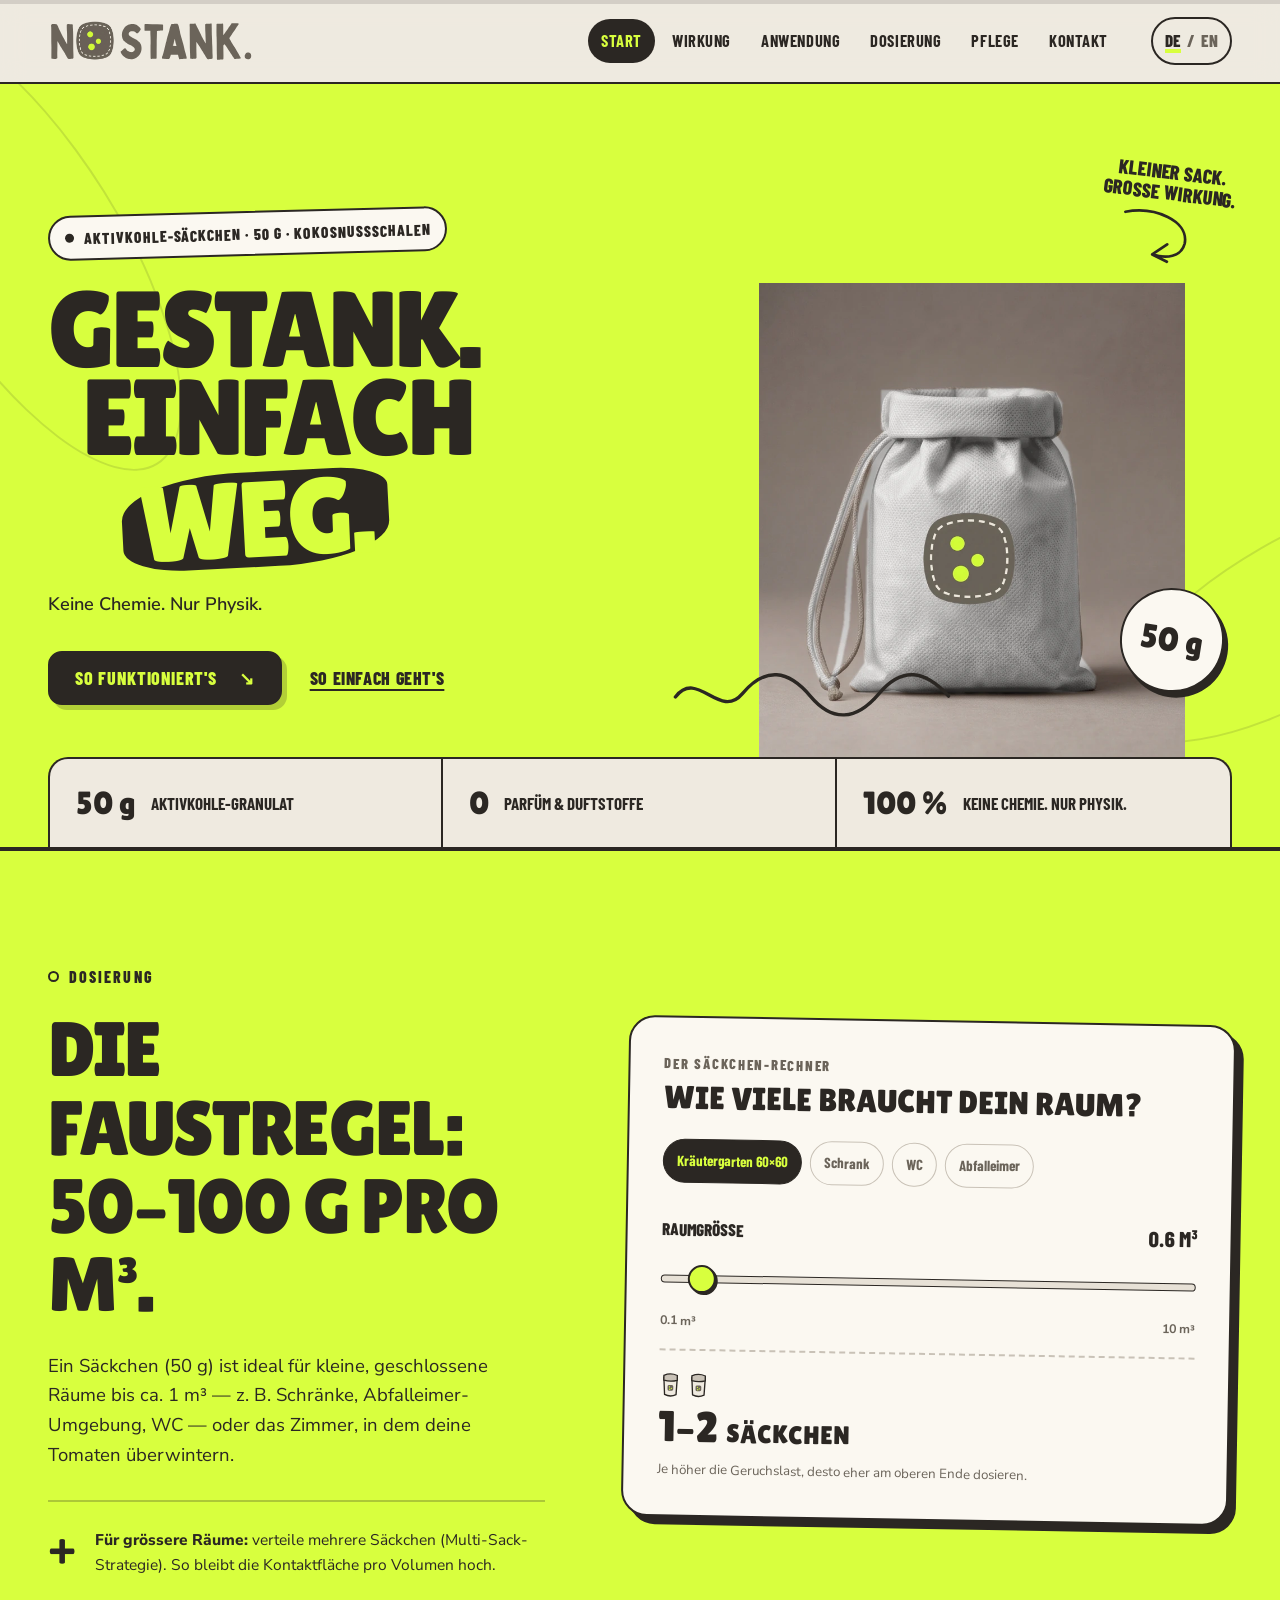
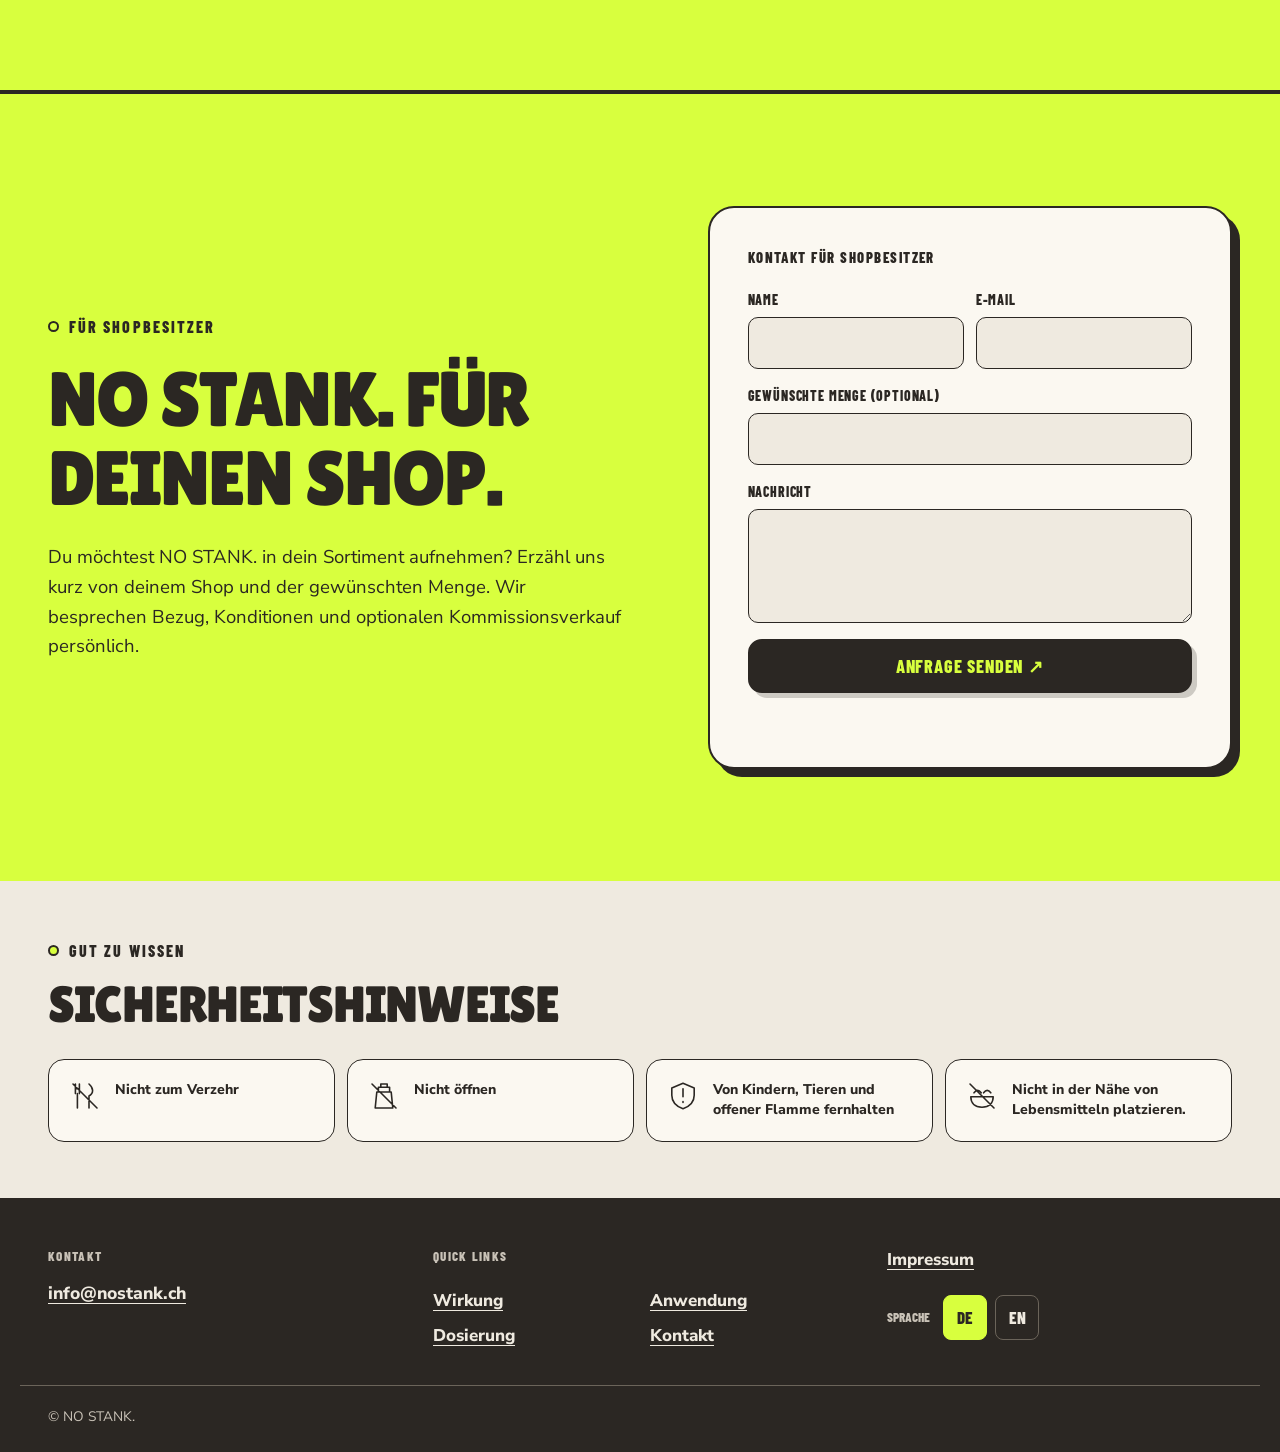
==== commit b582ba40: "Start-Tab ergänzen und Shopkontakt ohne Preis" ====
--- a/index.html
+++ b/index.html
@@ -66,11 +66,12 @@
   <div class="wrap header-inner">
     <a class="brand" href="#top" aria-label="NO STANK. — Startseite"><img src="assets/brand-wordmark.svg" alt="NO STANK." width="239" height="44"></a>
     <nav class="site-nav" data-i18n-aria="nav.aria" aria-label="Hauptnavigation">
+      <a href="#top" data-i18n="nav.start">Start</a>
       <a href="wirkung.html" data-i18n="nav.wirkung">Wirkung</a>
       <a href="anwendung.html" data-i18n="nav.anwendung">Anwendung</a>
       <a href="#dosierung" data-i18n="nav.dosierung">Dosierung</a>
       <a href="pflege.html" data-i18n="nav.pflege">Pflege</a>
-      <a href="#bezug" data-i18n="nav.bezug">Bezug</a>
+      <a href="#bezug" data-i18n="nav.bezug">Kontakt</a>
     </nav>
     <button class="lang-toggle" id="lang-toggle" type="button" aria-label="Switch language"><span class="lang-opt" data-lang="de">DE</span><span aria-hidden="true">/</span><span class="lang-opt" data-lang="en">EN</span></button>
   </div>
@@ -86,7 +87,6 @@
         <p class="kicker"><span class="kicker-dot" aria-hidden="true"></span><span data-i18n="hero.kicker">Aktivkohle-Säckchen · 50 g · Kokosnussschalen</span></p>
         <h1 data-i18n="hero.title"><span>Gestank.</span><span>Einfach</span><span class="hero-highlight">weg.</span></h1>
         <p class="hero-sub" data-i18n="hero.sub">Keine Chemie. Nur Physik.</p>
-        <p class="hero-price"><strong>7.90 CHF</strong><span data-i18n="hero.price">pro Säckchen (50 g)</span></p>
         <div class="hero-cta">
           <a class="btn btn-dark" href="wirkung.html"><span data-i18n="hero.cta">So funktioniert's</span><span aria-hidden="true">↘</span></a>
           <a class="text-link" href="anwendung.html" data-i18n="hero.cta2">So einfach geht's</a>
@@ -141,15 +141,14 @@
     <div class="wrap">
       <div class="purchase-grid">
         <div class="purchase-heading">
-          <p class="eyebrow" data-i18n="purchase.eyebrow">Bezug &amp; Preis</p>
-          <h2 data-i18n="purchase.title">Frische Luft.<br>Ein kleiner Preis.</h2>
-          <p class="lead" data-i18n="purchase.intro">Kokosnuss-Aktivkohle, in der Schweiz abgefüllt. Ein Säckchen für kleine, geschlossene Räume.</p>
+          <p class="eyebrow" data-i18n="purchase.eyebrow">Für Shopbesitzer</p>
+          <h2 data-i18n="purchase.title">NO STANK. für<br>deinen Shop.</h2>
+          <p class="lead" data-i18n="purchase.intro">Du möchtest NO STANK. in dein Sortiment aufnehmen? Erzähl uns kurz von deinem Shop und der gewünschten Menge. Wir besprechen Bezug, Konditionen und optionalen Kommissionsverkauf persönlich.</p>
         </div>
         <div class="purchase-card">
-          <p class="purchase-card-kicker" data-i18n="purchase.cardKicker">NO STANK. · Aktivkohle-Säckchen</p>
-          <p class="purchase-price" data-i18n="purchase.price"><strong>7.90 CHF</strong><span>pro Säckchen (50 g)</span></p>
+          <p class="purchase-card-kicker" data-i18n="purchase.cardKicker">Kontakt für Shopbesitzer</p>
           <form class="contact-form" id="contact-form" action="https://formsubmit.co/info@nostank.ch" method="POST">
-            <input type="hidden" name="_subject" value="NO STANK. Bezugsanfrage">
+            <input type="hidden" name="_subject" value="NO STANK. Shopkontakt">
             <input type="hidden" name="_template" value="table">
             <input type="hidden" name="_captcha" value="true">
             <div class="form-honeypot" aria-hidden="true"><label>Website<input type="text" name="_honey" tabindex="-1" autocomplete="off"></label></div>
@@ -163,11 +162,6 @@
             <p class="form-status" data-form-status role="status" aria-live="polite"></p>
           </form>
         </div>
-      </div>
-      <div class="dealer-cta" id="haendler">
-        <div><p class="eyebrow" data-i18n="dealer.eyebrow">Für Händler:innen</p><h3 data-i18n="dealer.title">Händler werden</h3></div>
-        <p data-i18n="dealer.text">Du möchtest NO STANK. in deinem Sortiment? Wir bieten den Verkauf auf Kommission: Du rechnest verkaufte Stück ab und gibst unverkaufte Ware zurück. Schreib uns für Konditionen und ein Probemuster.</p>
-        <a class="text-link" href="mailto:info@nostank.ch?subject=H%C3%A4ndler%20werden">info@nostank.ch</a>
       </div>
     </div>
   </section>
@@ -188,12 +182,12 @@
 <footer class="site-footer">
   <div class="wrap footer-grid">
     <div class="footer-contact"><p>Kontakt</p><a href="mailto:info@nostank.ch">info@nostank.ch</a></div>
-    <nav class="footer-links" aria-label="Quick Links"><p data-i18n="footer.quicklinks">Quick Links</p><a href="wirkung.html" data-i18n="nav.wirkung">Wirkung</a><a href="anwendung.html" data-i18n="nav.anwendung">Anwendung</a><a href="#dosierung" data-i18n="nav.dosierung">Dosierung</a><a href="#bezug" data-i18n="nav.bezug">Bezug</a></nav>
+    <nav class="footer-links" aria-label="Quick Links"><p data-i18n="footer.quicklinks">Quick Links</p><a href="wirkung.html" data-i18n="nav.wirkung">Wirkung</a><a href="anwendung.html" data-i18n="nav.anwendung">Anwendung</a><a href="#dosierung" data-i18n="nav.dosierung">Dosierung</a><a href="#bezug" data-i18n="nav.bezug">Kontakt</a></nav>
     <div class="footer-meta"><a href="impressum.html" data-i18n="footer.imprint">Impressum</a><div class="footer-language" role="group" aria-label="Sprache"><span data-i18n="footer.language">Sprache</span><button type="button" data-set-lang="de" aria-pressed="true">DE</button><button type="button" data-set-lang="en" aria-pressed="false">EN</button></div></div>
   </div>
   <div class="wrap footer-bottom"><p>© NO STANK.</p></div>
 </footer>
 <script src="product-3d.js?v=3"></script>
-<script src="app.js?v=7"></script>
+<script src="app.js?v=8"></script>
 </body>
 </html>
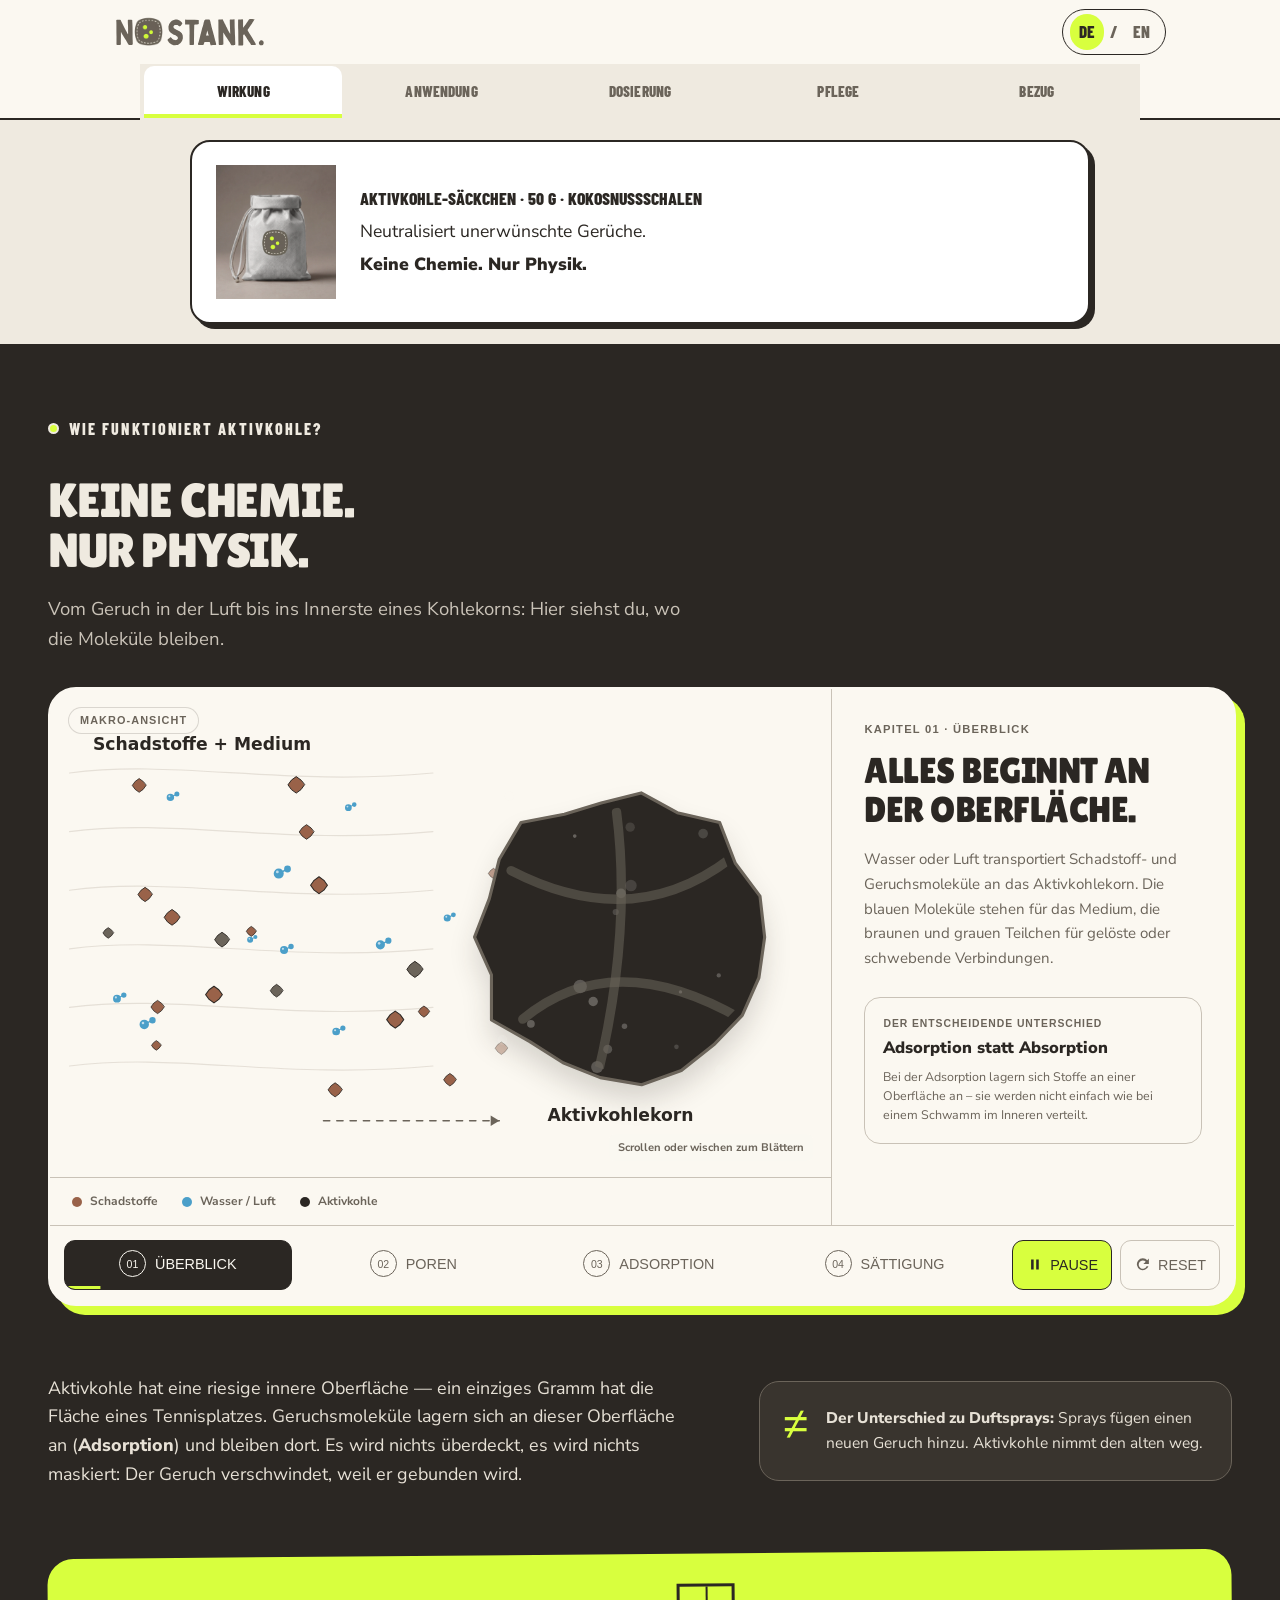
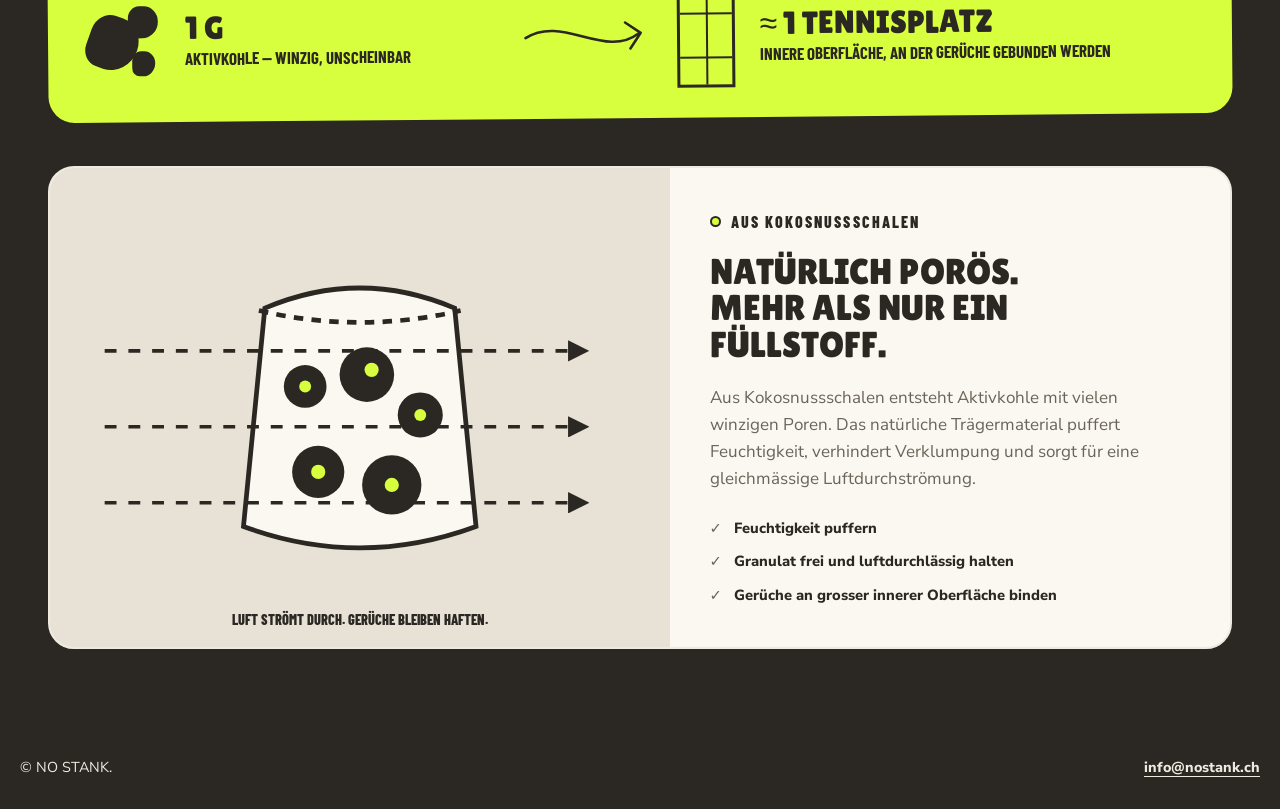
==== commit 0faab4e0: "Startseite auf fixierte Mobile-Tabs umbauen" ====
--- a/index.html
+++ b/index.html
@@ -3,114 +3,180 @@
 <head>
 <meta charset="UTF-8">
 <meta name="viewport" content="width=device-width, initial-scale=1.0">
-<title>NO STANK. — Gestank. Einfach weg.</title>
+<title>NO STANK. — Aktivkohle-Säckchen</title>
 <meta name="description" content="Aktivkohle-Säckchen gegen Gerüche — ohne Chemie, nur Physik. 50 g Kokosnuss-Aktivkohle, in der Schweiz abgefüllt.">
 <meta name="theme-color" content="#D8FF3E">
 <link rel="icon" type="image/svg+xml" href="assets/favicon.svg">
 <link rel="canonical" href="https://nostank.ch/">
 <meta property="og:type" content="website">
-<meta property="og:site_name" content="NO STANK.">
-<meta property="og:title" content="NO STANK. — Gestank. Einfach weg.">
+<meta property="og:title" content="NO STANK. — Aktivkohle-Säckchen">
 <meta property="og:description" content="Keine Chemie. Nur Physik. 50 g Kokosnuss-Aktivkohle, in der Schweiz abgefüllt.">
 <meta property="og:url" content="https://nostank.ch/">
-<meta property="og:locale" content="de_CH">
-<meta property="og:locale:alternate" content="en_US">
 <meta property="og:image" content="https://nostank.ch/assets/og-image.png">
-<meta property="og:image:alt" content="NO STANK. Aktivkohle-Säckchen aus weissem Vlies mit Kordelzug, 50 g">
-<meta name="twitter:card" content="summary_large_image">
+<meta property="og:image:alt" content="NO STANK. Aktivkohle-Säckchen aus weissem Vlies, 50 g">
 <link rel="preconnect" href="https://fonts.googleapis.com">
 <link rel="preconnect" href="https://fonts.gstatic.com" crossorigin>
 <link href="https://fonts.googleapis.com/css2?family=Barlow+Condensed:wght@600;700;800&family=Lilita+One&family=Nunito+Sans:wght@400;600;700;800;900&display=swap" rel="stylesheet">
-<link rel="preload" as="image" href="assets/product-hero.webp" fetchpriority="high">
-<link rel="stylesheet" href="styles.css?v=7">
-<script type="module" src="assets/vendor/model-viewer.min.js"></script>
+<link rel="stylesheet" href="styles.css?v=8">
+<link rel="stylesheet" href="aktivkohle-widget.css?v=3">
 </head>
 <body>
 <a class="skip-link" href="#main" data-i18n="a11y.skip">Zum Inhalt springen</a>
-<svg class="svg-defs" xmlns="http://www.w3.org/2000/svg" aria-hidden="true">
-  <defs>
-    <linearGradient id="fabric-gradient" x1="0" y1="0" x2="1" y2="1">
-      <stop offset="0" stop-color="#FFFDF8"/>
-      <stop offset=".55" stop-color="#EFEAE0"/>
-      <stop offset="1" stop-color="#C9C2B7"/>
-    </linearGradient>
-    <linearGradient id="fabric-roll" x1="0" y1="0" x2="0" y2="1">
-      <stop offset="0" stop-color="#FFFDF8"/>
-      <stop offset="1" stop-color="#D8D1C6"/>
-    </linearGradient>
-    <filter id="pouch-shadow" x="-30%" y="-30%" width="160%" height="180%">
-      <feDropShadow dx="0" dy="8" stdDeviation="7" flood-color="#2B2723" flood-opacity=".18"/>
-    </filter>
-    <symbol id="pouch-symbol" viewBox="0 0 180 230">
-      <g filter="url(#pouch-shadow)">
-        <path d="M44 59C25 37 20 25 17 9M136 59c19-22 24-34 27-50" fill="none" stroke="#C9C2B7" stroke-width="4" stroke-linecap="round"/>
-        <path d="M43 54C31 87 26 140 30 190Q32 211 52 214Q90 220 128 214Q148 211 150 190C154 140 149 87 137 54Z" fill="url(#fabric-gradient)" stroke="#6B645A" stroke-width="2"/>
-        <path d="M42 56Q90 72 138 56L133 80Q90 91 47 80Z" fill="#6B645A" opacity=".09"/>
-        <path d="M41 42Q90 32 139 42L137 64Q90 73 43 64Z" fill="url(#fabric-roll)" stroke="#6B645A" stroke-width="2"/>
-        <path d="M51 48Q90 42 129 48" fill="none" stroke="#FFFDF8" stroke-width="2" stroke-dasharray="4 4" opacity=".8"/>
-        <path d="M48 78Q42 131 47 190M132 78q6 53 1 112" fill="none" stroke="#948B7E" stroke-width="1.5" opacity=".35"/>
-        <path d="M35 190Q90 203 145 190" fill="none" stroke="#948B7E" stroke-width="1.5" opacity=".4"/>
-        <image href="assets/brand-icon.svg" x="62" y="108" width="56" height="56"/>
-      </g>
-    </symbol>
-    <symbol id="molecule-symbol" viewBox="0 0 50 50">
-      <path d="M15 16L33 12M16 19l7 17M34 15l-9 20" fill="none" stroke="#2B2723" stroke-width="3"/>
-      <circle cx="13" cy="17" r="10" fill="#D8FF3E" stroke="#2B2723" stroke-width="2"/>
-      <circle cx="35" cy="12" r="7" fill="#D8FF3E" stroke="#2B2723" stroke-width="2"/>
-      <circle cx="24" cy="37" r="8" fill="#D8FF3E" stroke="#2B2723" stroke-width="2"/>
-    </symbol>
-  </defs>
-</svg>
-
-<header class="site-header" id="site-header">
-  <div class="wrap header-inner">
-    <a class="brand" href="#top" aria-label="NO STANK. — Startseite"><img src="assets/brand-wordmark.svg" alt="NO STANK." width="239" height="44"></a>
-    <nav class="site-nav" data-i18n-aria="nav.aria" aria-label="Hauptnavigation">
-      <a href="#top" data-i18n="nav.start">Start</a>
-      <a href="wirkung.html" data-i18n="nav.wirkung">Wirkung</a>
-      <a href="anwendung.html" data-i18n="nav.anwendung">Anwendung</a>
-      <a href="#dosierung" data-i18n="nav.dosierung">Dosierung</a>
-      <a href="pflege.html" data-i18n="nav.pflege">Pflege</a>
-      <a href="#bezug" data-i18n="nav.bezug">Kontakt</a>
-    </nav>
+<header class="app-header">
+  <div class="app-header-main">
+    <a class="app-brand" href="#wirkung" data-tab-link aria-label="NO STANK. — Wirkung"><img src="assets/brand-wordmark.svg" alt="NO STANK." width="239" height="44"></a>
     <button class="lang-toggle" id="lang-toggle" type="button" aria-label="Switch language"><span class="lang-opt" data-lang="de">DE</span><span aria-hidden="true">/</span><span class="lang-opt" data-lang="en">EN</span></button>
   </div>
+  <nav class="app-tabs" role="tablist" aria-label="Bereiche">
+    <button id="tab-button-wirkung" type="button" role="tab" data-tab="wirkung" aria-controls="tab-wirkung" aria-selected="true"><span data-i18n="nav.wirkung">Wirkung</span></button>
+    <button id="tab-button-anwendung" type="button" role="tab" data-tab="anwendung" aria-controls="tab-anwendung" aria-selected="false" tabindex="-1"><span data-i18n="nav.anwendung">Anwendung</span></button>
+    <button id="tab-button-dosierung" type="button" role="tab" data-tab="dosierung" aria-controls="tab-dosierung" aria-selected="false" tabindex="-1"><span data-i18n="nav.dosierung">Dosierung</span></button>
+    <button id="tab-button-pflege" type="button" role="tab" data-tab="pflege" aria-controls="tab-pflege" aria-selected="false" tabindex="-1"><span data-i18n="nav.pflege">Pflege</span></button>
+    <button id="tab-button-bezug" type="button" role="tab" data-tab="bezug" aria-controls="tab-bezug" aria-selected="false" tabindex="-1"><span data-i18n="nav.bezug">Bezug</span></button>
+  </nav>
 </header>
-<div class="scroll-progress" aria-hidden="true"><span data-scroll-progress></span></div>
-
-<main id="main">
-  <section class="hero" id="top">
-    <div class="hero-scribble scribble-one" aria-hidden="true"></div>
-    <div class="hero-scribble scribble-two" aria-hidden="true"></div>
-    <div class="wrap hero-grid">
-      <div class="hero-copy">
-        <p class="kicker"><span class="kicker-dot" aria-hidden="true"></span><span data-i18n="hero.kicker">Aktivkohle-Säckchen · 50 g · Kokosnussschalen</span></p>
-        <h1 data-i18n="hero.title"><span>Gestank.</span><span>Einfach</span><span class="hero-highlight">weg.</span></h1>
-        <p class="hero-sub" data-i18n="hero.sub">Keine Chemie. Nur Physik.</p>
-        <div class="hero-cta">
-          <a class="btn btn-dark" href="wirkung.html"><span data-i18n="hero.cta">So funktioniert's</span><span aria-hidden="true">↘</span></a>
-          <a class="text-link" href="anwendung.html" data-i18n="hero.cta2">So einfach geht's</a>
-        </div>
-      </div>
-      <div class="hero-visual" aria-label="NO STANK. Produkt">
-        <div class="hero-doodle" aria-hidden="true"><span data-i18n="hero.doodle">kleiner Sack.<br>grosse Wirkung.</span><svg viewBox="0 0 110 70"><path d="M8 12C39 2 79 13 77 39C75 54 59 58 43 55M43 55l15-13M43 55l17 6"/></svg></div>
-        <div class="hero-photo-wrap product-3d-wrap">
-          <model-viewer class="product-3d" data-product-3d="icon" src="assets/no-stank-saeckchen.glb" alt="NO STANK. Aktivkohle-Säckchen aus weissem Vlies mit Kordelzug und Originallogo, 50 g" role="img" data-i18n-aria="model.aria" aria-label="Interaktives 3D-Modell des NO STANK. Säckchens; mit der Maus, dem Finger oder den Pfeiltasten drehbar" camera-controls touch-action="pan-y" disable-zoom interaction-prompt="none" environment-image="neutral" exposure="0.9" shadow-intensity="1.1" shadow-softness="0.8" camera-orbit="0deg 80deg 100%" loading="eager" tabindex="0"></model-viewer>
-          <img class="product-fallback" src="assets/product-hero.webp" width="760" height="848" fetchpriority="high" alt="NO STANK. Aktivkohle-Säckchen aus weissem Vlies mit Kordelzug und Originallogo, 50 g">
-          <span class="model-hint" data-i18n="model.hint">↔ Ziehen zum Drehen</span>
-          <span class="hero-sticker">50 g</span>
-        </div>
-        <svg class="hero-wave" viewBox="0 0 330 70" aria-hidden="true"><path d="M4 40C30 6 56 68 83 36S137 8 163 39S217 68 244 36S298 8 326 39"/></svg>
-      </div>
-    </div>
-    <div class="wrap hero-facts" aria-label="Produktfakten">
-      <div><strong>50 g</strong><span data-i18n="hero.fact1">Aktivkohle-Granulat</span></div>
-      <div><strong>0</strong><span data-i18n="hero.fact2">Parfüm &amp; Duftstoffe</span></div>
-      <div><strong>100 %</strong><span data-i18n="hero.fact3">Keine Chemie. Nur Physik.</span></div>
-    </div>
-  </section>
-
-  <section class="section dose-section" id="dosierung">
+<main id="main" class="tab-main">
+  <section class="tab-panel is-active" id="tab-wirkung" data-tab-panel="wirkung" role="tabpanel" aria-labelledby="tab-button-wirkung">
+    <div class="wrap overview-wrap"><div class="overview-box">
+      <img src="assets/product-hero.webp" width="760" height="848" alt="NO STANK. Aktivkohle-Säckchen aus weissem Vlies, 50 g">
+      <div class="overview-copy"><p data-i18n="hero.kicker">Aktivkohle-Säckchen · 50 g · Kokosnussschalen</p><p data-i18n="overview.tagline">Neutralisiert unerwünschte Gerüche.</p><p data-i18n="hero.fact3">Keine Chemie. Nur Physik.</p></div>
+    </div></div>
+  <section class="section carbon-section" id="wirkung-content">
+    <div class="wrap">
+      <div class="section-heading light-heading">
+        <p class="eyebrow" data-i18n="wirkung.eyebrow">Wie funktioniert Aktivkohle?</p>
+        <h2 data-i18n="wirkung.title">Keine Chemie.<br>Nur Physik.</h2>
+        <p class="lead" data-i18n="wirkung.intro">Vom Geruch in der Luft bis ins Innerste eines Kohlekorns: Hier siehst du, wo die Moleküle bleiben.</p>
+      </div>
+      <section class="ak-widget-root" data-ak-widget aria-label="Interaktive Visualisierung: Funktionsweise von Aktivkohle" data-i18n-aria="ak.aria">
+        <div class="ak-widget-layout">
+          <div class="ak-widget-visual">
+            <div class="ak-widget-stage" data-ak-stage tabindex="0" aria-label="Visualisierung. Mit dem Mausrad, durch Wischen oder mit den Pfeiltasten zwischen den Kapiteln wechseln." data-i18n-aria="ak.stageAria">
+              <canvas class="ak-widget-canvas" data-ak-canvas role="img" aria-label="Verschmutztes Wasser oder Luft strömt auf ein Aktivkohlekorn zu.">Ihr Browser unterstützt kein HTML5 Canvas. Die Texte neben der Grafik erklären alle vier Kapitel.</canvas>
+              <span class="ak-widget-view-badge" data-ak-view>Makro-Ansicht</span>
+              <span class="ak-widget-stage-hint" data-ak-hint data-i18n="ak.hint">Scrollen oder wischen zum Blättern</span>
+            </div>
+            <div class="ak-widget-legend" aria-label="Legende">
+              <span><i class="ak-widget-legend-dot ak-widget-legend-pollutant" aria-hidden="true"></i><span data-i18n="ak.legendPollutant">Schadstoffe</span></span>
+              <span><i class="ak-widget-legend-dot ak-widget-legend-water" aria-hidden="true"></i><span data-i18n="ak.legendMedium">Wasser / Luft</span></span>
+              <span><i class="ak-widget-legend-dot ak-widget-legend-carbon" aria-hidden="true"></i><span data-i18n="ak.legendCarbon">Aktivkohle</span></span>
+            </div>
+          </div>
+
+          <div class="ak-widget-content">
+            <article class="ak-widget-panel" data-ak-panel="0" role="tabpanel">
+              <p class="ak-widget-kicker" data-i18n="ak.kicker1">Kapitel 01 · Überblick</p>
+              <h3 class="ak-widget-heading" data-i18n="ak.heading1">Alles beginnt an der Oberfläche.</h3>
+              <p class="ak-widget-text" data-i18n="ak.text1">Wasser oder Luft transportiert Schadstoff- und Geruchsmoleküle an das Aktivkohlekorn. Die blauen Moleküle stehen für das Medium, die braunen und grauen Teilchen für gelöste oder schwebende Verbindungen.</p>
+              <div class="ak-widget-fact">
+                <span class="ak-widget-fact-label" data-i18n="ak.factLabel1">Der entscheidende Unterschied</span>
+                <strong data-i18n="ak.factTitle1">Adsorption statt Absorption</strong>
+                <p data-i18n="ak.factText1">Bei der Adsorption lagern sich Stoffe an einer Oberfläche an – sie werden nicht einfach wie bei einem Schwamm im Inneren verteilt.</p>
+              </div>
+            </article>
+
+            <article class="ak-widget-panel" data-ak-panel="1" role="tabpanel" hidden>
+              <p class="ak-widget-kicker" data-i18n="ak.kicker2">Kapitel 02 · Porenstruktur</p>
+              <h3 class="ak-widget-heading" data-i18n="ak.heading2">Ein Korn. Ein riesiges Innenleben.</h3>
+              <p class="ak-widget-text" data-i18n="ak.text2">Der Zoom öffnet ein verzweigtes Netz: Makroporen führen ins Innere, Mesoporen verteilen den Strom und Mikroporen bieten unzählige Bindungsstellen. Die Porengrössen sind hier modellhaft vergrössert.</p>
+              <div class="ak-widget-fact ak-widget-fact-accent">
+                <span class="ak-widget-fact-label" data-i18n="ak.factLabel2">Innere Oberfläche</span>
+                <strong>1 g = bis zu 1.500 m²</strong>
+                <p data-i18n="ak.factText2">Die hochporöse Struktur schafft eine enorme Kontaktfläche – je nach Aktivkohleart und Messverfahren.</p>
+              </div>
+            </article>
+
+            <article class="ak-widget-panel" data-ak-panel="2" role="tabpanel" hidden>
+              <p class="ak-widget-kicker" data-i18n="ak.kicker3">Kapitel 03 · Adsorption</p>
+              <h3 class="ak-widget-heading" data-i18n="ak.heading3">Anziehen. Andocken. Festhalten.</h3>
+              <p class="ak-widget-text" data-i18n="ak.text3">Schadstoffmoleküle nähern sich den Porenwänden und werden durch Van-der-Waals-Kräfte angezogen. Sie docken an und bleiben haften. Die blauen Wasser- oder Luftmoleküle passieren die Kanäle weitgehend ungehindert.</p>
+              <div class="ak-widget-fact">
+                <span class="ak-widget-fact-label" data-i18n="ak.factLabel3">Physikalische Anziehung</span>
+                <strong>Van-der-Waals-Kräfte</strong>
+                <p data-i18n="ak.factText3">Die schematischen Verbindungslinien markieren den Moment, in dem ein Molekül eine freie Bindungsstelle erreicht.</p>
+              </div>
+            </article>
+
+            <article class="ak-widget-panel" data-ak-panel="3" role="tabpanel" hidden>
+              <p class="ak-widget-kicker" data-i18n="ak.kicker4">Kapitel 04 · Ergebnis &amp; Sättigung</p>
+              <h3 class="ak-widget-heading" data-i18n="ak.heading4">Sauber – aber nicht unbegrenzt.</h3>
+              <p class="ak-widget-text" data-i18n="ak.text4">Am Ausgang ist die Konzentration der dargestellten Schadstoffe deutlich reduziert. Mit der Zeit belegen immer mehr Moleküle die freien Stellen an den Porenwänden. Ist die Kohle gesättigt, lässt ihre Bindungsleistung nach.</p>
+              <div class="ak-widget-saturation" data-ak-saturation>
+                <div class="ak-widget-saturation-copy"><span data-i18n="ak.saturation">Belegte Bindungsstellen</span><strong data-ak-saturation-value>15 %</strong></div>
+                <div class="ak-widget-meter" role="meter" aria-label="Belegte Bindungsstellen" data-i18n-aria="ak.saturation" aria-valuemin="0" aria-valuemax="100" aria-valuenow="15" data-ak-meter><span data-ak-meter-fill></span></div>
+              </div>
+              <div class="ak-widget-fact">
+                <span class="ak-widget-fact-label" data-i18n="ak.factLabel4">Wichtig für die Anwendung</span>
+                <strong data-i18n="ak.factTitle4">Rechtzeitig ersetzen oder regenerieren</strong>
+                <p data-i18n="ak.factText4">Der richtige Zeitpunkt hängt von Belastung, Medium und Einsatz ab. Gesättigte Aktivkohle fachgerecht austauschen oder regenerieren lassen.</p>
+              </div>
+            </article>
+          </div>
+        </div>
+
+        <div class="ak-widget-controls">
+          <div class="ak-widget-tabs" role="tablist" aria-label="Kapitel auswählen" data-i18n-aria="ak.tabsAria">
+            <button class="ak-widget-tab" type="button" role="tab" data-ak-tab="0" aria-selected="true"><span class="ak-widget-tab-number">01</span><span class="ak-widget-tab-label" data-i18n="ak.tab1">Überblick</span></button>
+            <button class="ak-widget-tab" type="button" role="tab" data-ak-tab="1" aria-selected="false" tabindex="-1"><span class="ak-widget-tab-number">02</span><span class="ak-widget-tab-label" data-i18n="ak.tab2">Poren</span></button>
+            <button class="ak-widget-tab" type="button" role="tab" data-ak-tab="2" aria-selected="false" tabindex="-1"><span class="ak-widget-tab-number">03</span><span class="ak-widget-tab-label" data-i18n="ak.tab3">Adsorption</span></button>
+            <button class="ak-widget-tab" type="button" role="tab" data-ak-tab="3" aria-selected="false" tabindex="-1"><span class="ak-widget-tab-number">04</span><span class="ak-widget-tab-label" data-i18n="ak.tab4">Sättigung</span></button>
+          </div>
+          <div class="ak-widget-actions">
+            <button class="ak-widget-action ak-widget-play" type="button" data-ak-play aria-pressed="true" aria-label="Animation pausieren"><svg class="ak-widget-icon" viewBox="0 0 20 20" aria-hidden="true"><path data-ak-play-icon d="M6 4h3v12H6zM12 4h3v12h-3z" fill="currentColor"></path></svg><span data-ak-play-label>Pause</span></button>
+            <button class="ak-widget-action" type="button" data-ak-reset aria-label="Visualisierung zurücksetzen" data-i18n-aria="ak.resetAria"><svg class="ak-widget-icon" viewBox="0 0 20 20" aria-hidden="true"><path d="M15.7 5.1A7 7 0 1 0 17 12h-2.2a4.8 4.8 0 1 1-1-5.2L11 9.5h6.5V3z" fill="currentColor"></path></svg><span data-i18n="ak.reset">Reset</span></button>
+          </div>
+        </div>
+        <p class="ak-widget-live" data-ak-live aria-live="polite"></p>
+      </section>
+      <div class="carbon-copy-grid">
+        <p class="body-large" data-i18n="wirkung.p1">Aktivkohle hat eine riesige innere Oberfläche — ein einziges Gramm hat die Fläche eines Tennisplatzes. Geruchsmoleküle lagern sich an dieser Oberfläche an (<strong>Adsorption</strong>) und bleiben dort. Es wird nichts überdeckt, es wird nichts maskiert: Der Geruch verschwindet, weil er gebunden wird.</p>
+        <div class="difference-card"><span class="difference-icon" aria-hidden="true">≠</span><p data-i18n="wirkung.diff"><strong>Der Unterschied zu Duftsprays:</strong> Sprays fügen einen neuen Geruch hinzu. Aktivkohle nimmt den alten weg.</p></div>
+      </div>
+      <div class="surface-compare">
+        <div class="granule-visual" aria-hidden="true"><span></span><span></span><span></span></div>
+        <div><strong data-i18n="wirkung.compareNum1">1 g</strong><span data-i18n="wirkung.compare1">Aktivkohle — winzig, unscheinbar</span></div>
+        <svg viewBox="0 0 150 55" aria-hidden="true"><path d="M4 29C47 2 95 54 134 25M119 12l18 12-12 18"/></svg>
+        <div class="court-visual" aria-hidden="true"><span></span></div>
+        <div><strong data-i18n="wirkung.compareNum2">≈ 1 Tennisplatz</strong><span data-i18n="wirkung.compare2">innere Oberfläche, an der Gerüche gebunden werden</span></div>
+      </div>
+      <div class="coconut-card">
+        <div class="coconut-visual airflow-demo" data-airflow>
+          <svg viewBox="0 0 480 320" role="img" data-i18n-aria="coconut.aria" aria-label="Luft strömt durch ein Säckchen; Geruchsmoleküle bleiben am Aktivkohle-Granulat aus Kokosnussschalen haften">
+            <defs><marker id="air-arrow" viewBox="0 0 10 10" refX="8" refY="5" markerWidth="6" markerHeight="6" orient="auto-start-reverse"><path d="M0 0 10 5 0 10Z" fill="#2B2723"/></marker></defs>
+            <path d="M160 76Q240 42 320 76L338 260Q240 296 142 260Z" fill="#FBF8F1" stroke="#2B2723" stroke-width="4"/>
+            <path d="M155 78Q240 98 325 78" fill="none" stroke="#2B2723" stroke-width="4" stroke-dasharray="8 7"/>
+            <g fill="#2B2723"><circle cx="194" cy="142" r="18"/><circle cx="246" cy="132" r="23"/><circle cx="291" cy="166" r="19"/><circle cx="205" cy="214" r="22"/><circle cx="267" cy="225" r="25"/></g>
+            <g fill="#D8FF3E"><circle cx="194" cy="142" r="5"/><circle cx="250" cy="128" r="6"/><circle cx="291" cy="166" r="5"/><circle cx="205" cy="214" r="6"/><circle cx="267" cy="225" r="6"/></g>
+            <g class="airflow-stream" fill="none" stroke="#2B2723" stroke-width="3" stroke-dasharray="10 10" marker-end="url(#air-arrow)"><path d="M25 112H430"/><path d="M25 176H430"/><path d="M25 240H430"/></g>
+            <g fill="#996249" stroke="#2B2723" stroke-width="2"><circle class="airflow-particle particle-one" cx="55" cy="112" r="8"/><circle class="airflow-particle particle-two" cx="55" cy="176" r="8"/><circle class="airflow-particle particle-three" cx="55" cy="240" r="8"/></g>
+          </svg>
+          <span class="airflow-caption" data-i18n="coconut.caption">Luft strömt durch. Gerüche bleiben haften.</span>
+        </div>
+        <div class="coconut-copy">
+          <p class="eyebrow" data-i18n="coconut.eyebrow">Aus Kokosnussschalen</p>
+          <h3 data-i18n="coconut.title">Natürlich porös.<br>Mehr als nur ein Füllstoff.</h3>
+          <p data-i18n="coconut.text">Aus Kokosnussschalen entsteht Aktivkohle mit vielen winzigen Poren. Das natürliche Trägermaterial puffert Feuchtigkeit, verhindert Verklumpung und sorgt für eine gleichmässige Luftdurchströmung.</p>
+          <ul class="coconut-points"><li data-i18n="coconut.point1">Feuchtigkeit puffern</li><li data-i18n="coconut.point2">Granulat frei und luftdurchlässig halten</li><li data-i18n="coconut.point3">Gerüche an grosser innerer Oberfläche binden</li></ul>
+        </div>
+      </div>
+    </div>
+  </section>
+  </section>
+  <section class="tab-panel" id="tab-anwendung" data-tab-panel="anwendung" role="tabpanel" aria-labelledby="tab-button-anwendung" hidden>
+  <section class="section simple-tab-section">
+    <div class="wrap">
+      <div class="simple-heading"><p class="eyebrow" data-i18n="simpleUsage.eyebrow">Wie verwende ich die Säckchen?</p><h2 data-i18n="simpleUsage.title">Drei Schritte.<br>Dann Ruhe.</h2></div>
+      <ol class="simple-steps">
+        <li><span class="simple-step-number">01</span><h3 data-i18n="simpleUsage.hangTitle">Aufhängen</h3><p data-i18n="simpleUsage.hangText">Ans Säckchen, in den Raum. Fertig.</p></li>
+        <li><span class="simple-step-number">02</span><h3 data-i18n="simpleUsage.forgetTitle">Vergessen</h3><p data-i18n="simpleUsage.forgetText">Arbeitet ca. 3–6 Monate. Bei Bedarf ein paar Stunden in die Sonne.</p></li>
+        <li><span class="simple-step-number">03</span><h3 data-i18n="simpleUsage.replaceTitle">Ersetzen</h3><p data-i18n="simpleUsage.replaceText">Alte Kohle weg, neues Säckchen rein.</p></li>
+      </ol>
+      <ul class="usage-chips" aria-label="Anwendungsorte"><li data-i18n="simpleUsage.bin">Mülltonne</li><li data-i18n="simpleUsage.shoes">Schuhschrank</li><li data-i18n="simpleUsage.wc">WC</li><li data-i18n="simpleUsage.car">Auto</li></ul>
+    </div>
+  </section>
+  </section>
+  <section class="tab-panel" id="tab-dosierung" data-tab-panel="dosierung" role="tabpanel" aria-labelledby="tab-button-dosierung" hidden>
+  <section class="section dose-section" id="dosierung-content">
     <div class="wrap dose-grid">
       <div>
         <p class="eyebrow" data-i18n="dosis.eyebrow">Dosierung</p>
@@ -136,8 +202,21 @@
       </div>
     </div>
   </section>
-
-  <section class="section purchase-section" id="bezug">
+  </section>
+  <section class="tab-panel" id="tab-pflege" data-tab-panel="pflege" role="tabpanel" aria-labelledby="tab-button-pflege" hidden>
+  <section class="section simple-tab-section care-tab">
+    <div class="wrap">
+      <div class="simple-heading"><p class="eyebrow" data-i18n="simpleCare.eyebrow">Pflege &amp; Lagerung</p><h2 data-i18n="simpleCare.title">Trocken halten.<br>Immer wieder nutzen.</h2></div>
+      <div class="simple-steps">
+        <article><span class="simple-step-number">01</span><h3 data-i18n="simpleCare.sunTitle">Regenerieren</h3><p data-i18n="simpleCare.sunText">Einige Stunden in direkte Sonne. Im Winter auf die Heizung.</p></article>
+        <article><span class="simple-step-number">02</span><h3 data-i18n="simpleCare.zipTitle">Im Zip-Beutel lagern</h3><p data-i18n="simpleCare.zipText">Vor Gebrauch geschlossen und trocken im Zip-Beutel aufbewahren.</p></article>
+        <article><span class="simple-step-number">03</span><h3 data-i18n="simpleCare.dryTitle">Unbegrenzt haltbar</h3><p data-i18n="simpleCare.dryText">Solange die Aktivkohle trocken bleibt, ist sie unbegrenzt haltbar.</p></article>
+      </div>
+    </div>
+  </section>
+  </section>
+  <section class="tab-panel" id="tab-bezug" data-tab-panel="bezug" role="tabpanel" aria-labelledby="tab-button-bezug" hidden>
+  <section class="section purchase-section" id="bezug-content">
     <div class="wrap">
       <div class="purchase-grid">
         <div class="purchase-heading">
@@ -177,17 +256,11 @@
       </ul>
     </div>
   </section>
+    <p class="tab-contact"><a href="mailto:info@nostank.ch">info@nostank.ch</a></p>
+  </section>
 </main>
-
-<footer class="site-footer">
-  <div class="wrap footer-grid">
-    <div class="footer-contact"><p>Kontakt</p><a href="mailto:info@nostank.ch">info@nostank.ch</a></div>
-    <nav class="footer-links" aria-label="Quick Links"><p data-i18n="footer.quicklinks">Quick Links</p><a href="wirkung.html" data-i18n="nav.wirkung">Wirkung</a><a href="anwendung.html" data-i18n="nav.anwendung">Anwendung</a><a href="#dosierung" data-i18n="nav.dosierung">Dosierung</a><a href="#bezug" data-i18n="nav.bezug">Kontakt</a></nav>
-    <div class="footer-meta"><a href="impressum.html" data-i18n="footer.imprint">Impressum</a><div class="footer-language" role="group" aria-label="Sprache"><span data-i18n="footer.language">Sprache</span><button type="button" data-set-lang="de" aria-pressed="true">DE</button><button type="button" data-set-lang="en" aria-pressed="false">EN</button></div></div>
-  </div>
-  <div class="wrap footer-bottom"><p>© NO STANK.</p></div>
-</footer>
-<script src="product-3d.js?v=3"></script>
-<script src="app.js?v=8"></script>
+<footer class="minimal-footer"><span>© NO STANK.</span><a href="mailto:info@nostank.ch">info@nostank.ch</a></footer>
+<script src="app.js?v=9"></script>
+<script src="aktivkohle-widget.js?v=4"></script>
 </body>
 </html>
--- a/styles.css
+++ b/styles.css
@@ -547,3 +547,64 @@
   html { scroll-behavior: auto; }
   *, *::before, *::after { animation: none !important; transition-duration: .01ms !important; }
 }
+
+.app-header { position: fixed; inset: 0 0 auto; z-index: 400; height: 120px; background: var(--papier-hell); border-bottom: 2px solid var(--kohle); }
+.app-header-main { display: flex; align-items: center; height: 64px; padding: 0 16px; }
+.app-brand { display: inline-flex; align-items: center; min-height: 44px; }
+.app-brand img { width: auto; height: 32px; }
+.app-header .lang-toggle { margin-left: auto; min-height: 44px; padding: 4px 7px; border: 1.5px solid var(--kohle); background: var(--papier-hell); }
+.app-header .lang-opt { display: inline-grid; place-items: center; min-width: 34px; min-height: 34px; padding: 4px 7px; border-radius: 999px; text-decoration: none; }
+.app-header .lang-opt.active { background: var(--lime); color: var(--kohle); }
+.app-tabs { display: flex; align-items: stretch; height: 56px; padding: 2px 4px; overflow-x: auto; background: var(--papier); scrollbar-width: none; }
+.app-tabs::-webkit-scrollbar { display: none; }
+.app-tabs button { flex: 1 1 0; min-width: 0; min-height: 52px; padding: 6px 3px; border: 0; border-radius: 10px 10px 0 0; background: transparent; color: var(--rauch); cursor: pointer; font-family: var(--font-condensed); font-size: .8rem; font-weight: 800; letter-spacing: .01em; line-height: 1.05; text-transform: uppercase; white-space: nowrap; }
+.app-tabs button.is-active { background: #fff; color: var(--kohle); box-shadow: inset 0 -4px 0 var(--lime); }
+.app-tabs button:focus-visible { outline: 3px solid var(--kohle); outline-offset: -3px; }
+.tab-main { min-height: calc(100vh - 120px); padding-top: 120px; background: var(--papier); }
+.tab-panel { min-width: 0; max-width: 100%; overflow-x: clip; }
+.tab-panel[hidden] { display: none; }
+.tab-panel .section { padding: 48px 0; }
+.tab-panel h2 { font-size: clamp(1.9rem, 9vw, 2.25rem); line-height: 1.04; }
+.tab-panel .coconut-copy h3 { font-size: clamp(1.8rem, 8vw, 2.25rem); }
+.tab-panel .section-heading { grid-template-columns: 1fr; gap: 20px; margin-bottom: 32px; }
+.tab-panel .section-heading .lead { padding: 0; }
+.overview-wrap { padding-top: 20px; padding-bottom: 20px; }
+.overview-box { display: grid; grid-template-columns: 100px minmax(0, 1fr); gap: 16px; align-items: center; max-width: 900px; margin-inline: auto; padding: 16px; background: #fff; border: var(--border); border-radius: 20px; box-shadow: 5px 5px 0 var(--kohle); }
+.overview-box > img { width: 100px; height: 140px; object-fit: contain; }
+.overview-copy { display: grid; gap: 9px; min-width: 0; }
+.overview-copy p { font-size: 1rem; line-height: 1.35; }
+.overview-copy p:first-child { font-family: var(--font-condensed); font-weight: 800; text-transform: uppercase; }
+.overview-copy p:last-child { font-weight: 900; }
+.simple-tab-section { background: var(--papier); }
+.simple-heading { margin-bottom: 30px; }
+.simple-heading h2 { margin-top: 16px; }
+.simple-steps { display: grid; grid-template-columns: 1fr; gap: 16px; list-style: none; }
+.simple-steps > li, .simple-steps > article { padding: 24px; background: var(--papier-hell); border: var(--border); border-radius: 20px; }
+.simple-step-number { display: inline-grid; place-items: center; width: 42px; height: 42px; margin-bottom: 24px; background: var(--lime); border: 1.5px solid var(--kohle); border-radius: 50%; font-family: var(--font-condensed); font-weight: 800; }
+.simple-steps h3 { margin-bottom: 12px; font-family: var(--font-display); font-size: 1.8rem; font-weight: 400; text-transform: uppercase; }
+.simple-steps p { color: var(--rauch); font-size: 1.05rem; line-height: 1.55; }
+.usage-chips { display: flex; flex-wrap: wrap; gap: 10px; margin-top: 28px; list-style: none; }
+.usage-chips li { display: inline-flex; align-items: center; min-height: 44px; padding: 9px 17px; background: var(--papier-hell); border: 1.5px solid var(--kohle); border-radius: 999px; font-weight: 800; }
+.care-tab { background: var(--papier-hell); }
+.care-tab .simple-steps > article { background: var(--papier); }
+.tab-contact { padding: 0 20px 40px; text-align: center; }
+.tab-contact a, .minimal-footer a { display: inline-flex; align-items: center; min-height: 44px; font-weight: 800; }
+.minimal-footer { display: flex; align-items: center; justify-content: space-between; gap: 20px; padding: 20px; background: var(--kohle); color: var(--papier); font-size: .9rem; }
+.minimal-footer a { color: var(--papier); }
+@media (max-width: 400px) {
+  .app-tabs button { font-size: .74rem; letter-spacing: 0; }
+  .overview-box { grid-template-columns: 88px minmax(0, 1fr); gap: 12px; padding: 13px; }
+  .overview-box > img { width: 88px; height: 140px; }
+  .overview-copy p { font-size: .96rem; }
+}
+@media (min-width: 768px) {
+  .app-header-main { max-width: 1100px; margin-inline: auto; padding-inline: 24px; }
+  .app-tabs { max-width: 1000px; margin-inline: auto; }
+  .app-tabs button { font-size: .95rem; }
+  .overview-box { grid-template-columns: 120px minmax(0, 1fr); gap: 24px; padding: 20px 24px; }
+  .overview-box > img { width: 120px; height: 140px; }
+  .overview-copy p { font-size: 1.1rem; }
+  .tab-panel .section { padding: 76px 0; }
+  .tab-panel h2 { font-size: 3rem; }
+  .simple-steps { grid-template-columns: repeat(3, 1fr); }
+}
--- a/aktivkohle-widget.css
+++ b/aktivkohle-widget.css
@@ -0,0 +1,632 @@
+.ak-widget-document {
+  margin: 0;
+  background: #efeae0;
+}
+
+.ak-widget-page {
+  margin: 0;
+  padding: clamp(0px, 2vw, 24px);
+  background: transparent;
+}
+
+.ak-widget-root,
+.ak-widget-root *,
+.ak-widget-root *::before,
+.ak-widget-root *::after {
+  box-sizing: border-box;
+}
+
+.ak-widget-root {
+  --ak-bg: #fbf8f1;
+  --ak-accent: #d8ff3e;
+  --ak-text: #2b2723;
+  --ak-muted: #6b645a;
+  --ak-line: #ddd6ca;
+  --ak-scene: #f1ede5;
+  --ak-water: #4b9fc9;
+  --ak-pollutant: #996249;
+  --ak-carbon: #2b2723;
+  --ak-radius: 24px;
+  --ak-font: "Nunito Sans", system-ui, -apple-system, BlinkMacSystemFont, "Segoe UI", sans-serif;
+  --ak-progress: 0;
+  all: initial;
+  isolation: isolate;
+  container-type: inline-size;
+  display: block;
+  width: 100%;
+  max-width: 1240px;
+  margin-inline: auto;
+  overflow: hidden;
+  border: 1px solid var(--ak-line);
+  border-radius: var(--ak-radius);
+  background: var(--ak-bg);
+  color: var(--ak-text);
+  font-family: var(--ak-font);
+  font-size: 16px;
+  line-height: 1.55;
+  color-scheme: light;
+  -webkit-font-smoothing: antialiased;
+}
+
+.ak-widget-root button {
+  font: inherit;
+}
+
+.ak-widget-header {
+  display: flex;
+  align-items: flex-start;
+  justify-content: space-between;
+  gap: 32px;
+  padding: clamp(24px, 4cqw, 48px);
+}
+
+.ak-widget-eyebrow,
+.ak-widget-kicker,
+.ak-widget-title,
+.ak-widget-heading,
+.ak-widget-intro,
+.ak-widget-text,
+.ak-widget-fact p,
+.ak-widget-live {
+  margin: 0;
+}
+
+.ak-widget-eyebrow {
+  display: flex;
+  align-items: center;
+  gap: 9px;
+  margin-bottom: 12px;
+  color: var(--ak-muted);
+  font-size: 0.75rem;
+  font-weight: 800;
+  letter-spacing: 0.13em;
+  line-height: 1.2;
+  text-transform: uppercase;
+}
+
+.ak-widget-eyebrow-dot {
+  width: 10px;
+  height: 10px;
+  flex: 0 0 auto;
+  border-radius: 50%;
+  background: var(--ak-accent);
+  box-shadow: 0 0 0 2px var(--ak-text);
+}
+
+.ak-widget-title {
+  max-width: 760px;
+  font-size: clamp(2rem, 5cqw, 4rem);
+  font-weight: 850;
+  letter-spacing: -0.045em;
+  line-height: 1.02;
+}
+
+.ak-widget-intro {
+  max-width: 66ch;
+  margin-top: 14px;
+  color: var(--ak-muted);
+  font-size: clamp(0.94rem, 1.7cqw, 1.08rem);
+}
+
+.ak-widget-counter {
+  display: flex;
+  align-items: baseline;
+  flex: 0 0 auto;
+  gap: 7px;
+  padding-top: 26px;
+  color: var(--ak-muted);
+  font-variant-numeric: tabular-nums;
+}
+
+.ak-widget-counter strong {
+  color: var(--ak-text);
+  font-size: 2.6rem;
+  font-weight: 850;
+  letter-spacing: -0.06em;
+  line-height: 1;
+}
+
+.ak-widget-counter span {
+  font-size: 0.84rem;
+  font-weight: 700;
+}
+
+.ak-widget-layout {
+  display: grid;
+  grid-template-columns: minmax(0, 1.65fr) minmax(280px, 0.85fr);
+  border-top: 1px solid var(--ak-line);
+  border-bottom: 1px solid var(--ak-line);
+}
+
+.ak-widget-visual {
+  display: flex;
+  flex-direction: column;
+  min-width: 0;
+  background: var(--ak-scene);
+}
+
+.ak-widget-stage {
+  position: relative;
+  flex: 1 0 auto;
+  aspect-ratio: 8 / 5;
+  min-height: 320px;
+  overflow: hidden;
+  background: var(--ak-scene);
+  outline: none;
+  touch-action: pan-y;
+}
+
+.ak-widget-stage:focus-visible {
+  outline: 3px solid var(--ak-accent);
+  outline-offset: -5px;
+}
+
+.ak-widget-canvas {
+  display: block;
+  width: 100%;
+  height: 100%;
+  transition: opacity 220ms ease, transform 260ms ease;
+}
+.ak-widget-stage.is-switching .ak-widget-canvas { opacity: .3; transform: scale(.992); }
+
+.ak-widget-view-badge {
+  position: absolute;
+  top: 18px;
+  left: 18px;
+  padding: 7px 11px;
+  border: 1px solid color-mix(in srgb, var(--ak-text) 16%, transparent);
+  border-radius: 999px;
+  background: color-mix(in srgb, var(--ak-bg) 88%, transparent);
+  color: var(--ak-muted);
+  font-size: 0.68rem;
+  font-weight: 850;
+  letter-spacing: 0.1em;
+  line-height: 1;
+  text-transform: uppercase;
+  pointer-events: none;
+  backdrop-filter: blur(8px);
+}
+
+.ak-widget-stage-hint {
+  position: absolute;
+  right: 18px;
+  bottom: 16px;
+  padding: 5px 9px;
+  border-radius: 6px;
+  background: color-mix(in srgb, var(--ak-bg) 86%, transparent);
+  color: var(--ak-muted);
+  font-size: 0.69rem;
+  font-weight: 700;
+  pointer-events: none;
+}
+
+.ak-widget-legend {
+  display: flex;
+  flex-wrap: wrap;
+  gap: 12px 24px;
+  padding: 14px 22px;
+  border-top: 1px solid var(--ak-line);
+  background: var(--ak-bg);
+  color: var(--ak-muted);
+  font-size: 0.75rem;
+  font-weight: 700;
+}
+
+.ak-widget-legend > span {
+  display: inline-flex;
+  align-items: center;
+  gap: 8px;
+}
+
+.ak-widget-legend-dot {
+  display: inline-block;
+  width: 10px;
+  height: 10px;
+  border-radius: 50%;
+}
+
+.ak-widget-legend-pollutant { background: var(--ak-pollutant); }
+.ak-widget-legend-water { background: var(--ak-water); }
+.ak-widget-legend-carbon { background: var(--ak-carbon); }
+
+.ak-widget-content {
+  display: flex;
+  min-width: 0;
+  min-height: 470px;
+  padding: clamp(26px, 3.2cqw, 40px);
+  border-left: 1px solid var(--ak-line);
+  background: var(--ak-bg);
+}
+
+.ak-widget-panel {
+  width: 100%;
+  animation: ak-widget-enter 280ms ease both;
+}
+
+.ak-widget-panel[hidden] {
+  display: none !important;
+}
+
+.ak-widget-kicker {
+  margin-bottom: 14px;
+  color: var(--ak-muted);
+  font-size: 0.7rem;
+  font-weight: 850;
+  letter-spacing: 0.11em;
+  text-transform: uppercase;
+}
+
+.ak-widget-heading {
+  max-width: 18ch;
+  font-size: clamp(1.55rem, 2.8cqw, 2.15rem);
+  font-weight: 850;
+  letter-spacing: -0.035em;
+  line-height: 1.08;
+}
+
+.ak-widget-text {
+  margin-top: 18px;
+  color: var(--ak-muted);
+  font-size: 0.94rem;
+  line-height: 1.65;
+}
+
+.ak-widget-fact {
+  margin-top: 26px;
+  padding: 18px;
+  border: 1px solid var(--ak-line);
+  border-radius: 14px;
+  background: color-mix(in srgb, var(--ak-scene) 65%, var(--ak-bg));
+}
+
+.ak-widget-fact-accent {
+  border-color: var(--ak-text);
+  background: var(--ak-accent);
+}
+
+.ak-widget-fact-label {
+  display: block;
+  margin-bottom: 5px;
+  color: var(--ak-muted);
+  font-size: 0.65rem;
+  font-weight: 850;
+  letter-spacing: 0.09em;
+  text-transform: uppercase;
+}
+
+.ak-widget-fact-accent .ak-widget-fact-label,
+.ak-widget-fact-accent p {
+  color: var(--ak-text);
+}
+
+.ak-widget-fact strong {
+  display: block;
+  font-size: 1.03rem;
+  font-weight: 850;
+  line-height: 1.3;
+}
+
+.ak-widget-fact p {
+  margin-top: 8px;
+  color: var(--ak-muted);
+  font-size: 0.78rem;
+  line-height: 1.55;
+}
+
+.ak-widget-saturation {
+  margin-top: 24px;
+}
+
+.ak-widget-saturation-copy {
+  display: flex;
+  justify-content: space-between;
+  gap: 12px;
+  margin-bottom: 8px;
+  color: var(--ak-muted);
+  font-size: 0.72rem;
+  font-weight: 750;
+}
+
+.ak-widget-saturation-copy strong {
+  color: var(--ak-text);
+  font-variant-numeric: tabular-nums;
+}
+
+.ak-widget-meter {
+  height: 9px;
+  overflow: hidden;
+  border-radius: 99px;
+  background: var(--ak-line);
+}
+
+.ak-widget-meter > span {
+  display: block;
+  width: 100%;
+  height: 100%;
+  border-radius: inherit;
+  background: var(--ak-pollutant);
+  transform: scaleX(0.15);
+  transform-origin: left center;
+}
+
+.ak-widget-controls {
+  display: flex;
+  align-items: stretch;
+  gap: 14px;
+  padding: 14px;
+}
+
+.ak-widget-tabs {
+  display: grid;
+  grid-template-columns: repeat(4, minmax(0, 1fr));
+  flex: 1;
+  gap: 8px;
+  min-width: 0;
+}
+
+.ak-widget-tab,
+.ak-widget-action {
+  position: relative;
+  border: 1px solid transparent;
+  border-radius: 11px;
+  background: transparent;
+  color: var(--ak-muted);
+  cursor: pointer;
+  -webkit-tap-highlight-color: transparent;
+  transition: background-color 180ms ease, color 180ms ease, border-color 180ms ease, transform 180ms ease;
+}
+
+.ak-widget-tab {
+  display: flex;
+  align-items: center;
+  justify-content: center;
+  gap: 9px;
+  min-height: 50px;
+  padding: 9px 12px 11px;
+  overflow: hidden;
+  font-size: 0.78rem;
+  font-weight: 800;
+  line-height: 1.1;
+}
+
+.ak-widget-tab::after {
+  content: "";
+  position: absolute;
+  right: 0;
+  bottom: 0;
+  left: 0;
+  height: 3px;
+  background: var(--ak-accent);
+  transform: scaleX(0);
+  transform-origin: left center;
+}
+
+.ak-widget-tab[aria-selected="true"] {
+  border-color: var(--ak-text);
+  background: var(--ak-text);
+  color: var(--ak-bg);
+}
+
+.ak-widget-tab[aria-selected="true"]::after {
+  transform: scaleX(var(--ak-progress));
+}
+
+.ak-widget-tab:hover:not([aria-selected="true"]),
+.ak-widget-action:hover {
+  border-color: var(--ak-line);
+  background: var(--ak-scene);
+  color: var(--ak-text);
+}
+
+.ak-widget-tab:focus-visible,
+.ak-widget-action:focus-visible {
+  outline: 3px solid var(--ak-accent);
+  outline-offset: 2px;
+}
+
+.ak-widget-tab:active,
+.ak-widget-action:active {
+  transform: translateY(1px);
+}
+
+.ak-widget-tab-number {
+  display: grid;
+  place-items: center;
+  width: 27px;
+  height: 27px;
+  flex: 0 0 auto;
+  border: 1px solid currentColor;
+  border-radius: 50%;
+  font-size: 0.66rem;
+  font-variant-numeric: tabular-nums;
+}
+
+.ak-widget-actions {
+  display: flex;
+  flex: 0 0 auto;
+  gap: 8px;
+}
+
+.ak-widget-action {
+  display: inline-flex;
+  align-items: center;
+  justify-content: center;
+  gap: 7px;
+  min-width: 86px;
+  min-height: 50px;
+  padding: 9px 13px;
+  border-color: var(--ak-line);
+  font-size: 0.76rem;
+  font-weight: 800;
+}
+
+.ak-widget-play {
+  border-color: var(--ak-text);
+  background: var(--ak-accent);
+  color: var(--ak-text);
+}
+
+.ak-widget-play:hover {
+  border-color: var(--ak-text);
+  background: var(--ak-accent);
+}
+
+.ak-widget-icon {
+  width: 17px;
+  height: 17px;
+  flex: 0 0 auto;
+}
+
+.ak-widget-live {
+  position: absolute;
+  width: 1px;
+  height: 1px;
+  padding: 0;
+  margin: -1px;
+  overflow: hidden;
+  clip: rect(0, 0, 0, 0);
+  white-space: nowrap;
+  border: 0;
+}
+
+@container (max-width: 850px) {
+  .ak-widget-layout {
+    grid-template-columns: minmax(0, 1fr);
+  }
+
+  .ak-widget-content {
+    min-height: 400px;
+    border-top: 1px solid var(--ak-line);
+    border-left: 0;
+  }
+
+  .ak-widget-heading {
+    max-width: 28ch;
+  }
+
+  .ak-widget-stage {
+    min-height: 300px;
+  }
+
+  .ak-widget-controls {
+    flex-direction: column;
+  }
+
+  .ak-widget-actions {
+    justify-content: flex-end;
+  }
+}
+
+@container (max-width: 560px) {
+  .ak-widget-root {
+    --ak-radius: 18px;
+  }
+
+  .ak-widget-header {
+    gap: 16px;
+    padding: 24px 20px;
+  }
+
+  .ak-widget-title {
+    font-size: clamp(2rem, 10cqw, 3rem);
+  }
+
+  .ak-widget-intro {
+    font-size: 0.9rem;
+  }
+
+  .ak-widget-counter {
+    padding-top: 24px;
+  }
+
+  .ak-widget-counter strong {
+    font-size: 2rem;
+  }
+
+  .ak-widget-counter span {
+    display: none;
+  }
+
+  .ak-widget-stage {
+    aspect-ratio: 4 / 3;
+    min-height: 250px;
+  }
+
+  .ak-widget-view-badge {
+    top: 12px;
+    left: 12px;
+  }
+
+  .ak-widget-stage-hint {
+    right: 12px;
+    bottom: 10px;
+    font-size: 0.62rem;
+  }
+
+  .ak-widget-legend {
+    gap: 9px 16px;
+    padding: 12px 16px;
+    font-size: 0.68rem;
+  }
+
+  .ak-widget-content {
+    padding: 24px 20px;
+  }
+
+  .ak-widget-text {
+    font-size: 0.9rem;
+  }
+
+  .ak-widget-controls {
+    padding: 10px;
+  }
+
+  .ak-widget-tabs {
+    grid-template-columns: repeat(2, minmax(0, 1fr));
+    gap: 6px;
+  }
+
+  .ak-widget-tab {
+    justify-content: flex-start;
+    min-height: 46px;
+    padding-inline: 12px;
+  }
+
+  .ak-widget-actions {
+    display: grid;
+    grid-template-columns: repeat(2, minmax(0, 1fr));
+  }
+
+  .ak-widget-action {
+    min-height: 46px;
+  }
+}
+
+@container (max-width: 360px) {
+  .ak-widget-counter {
+    display: none;
+  }
+
+  .ak-widget-tab {
+    gap: 7px;
+    padding-inline: 9px;
+    font-size: 0.72rem;
+  }
+}
+
+@keyframes ak-widget-enter {
+  from { opacity: 0; transform: translateY(7px); }
+  to { opacity: 1; transform: translateY(0); }
+}
+
+@media (prefers-reduced-motion: reduce) {
+  .ak-widget-panel {
+    animation: none;
+  }
+
+  .ak-widget-tab,
+  .ak-widget-action,
+  .ak-widget-canvas {
+    transition: none;
+  }
+}
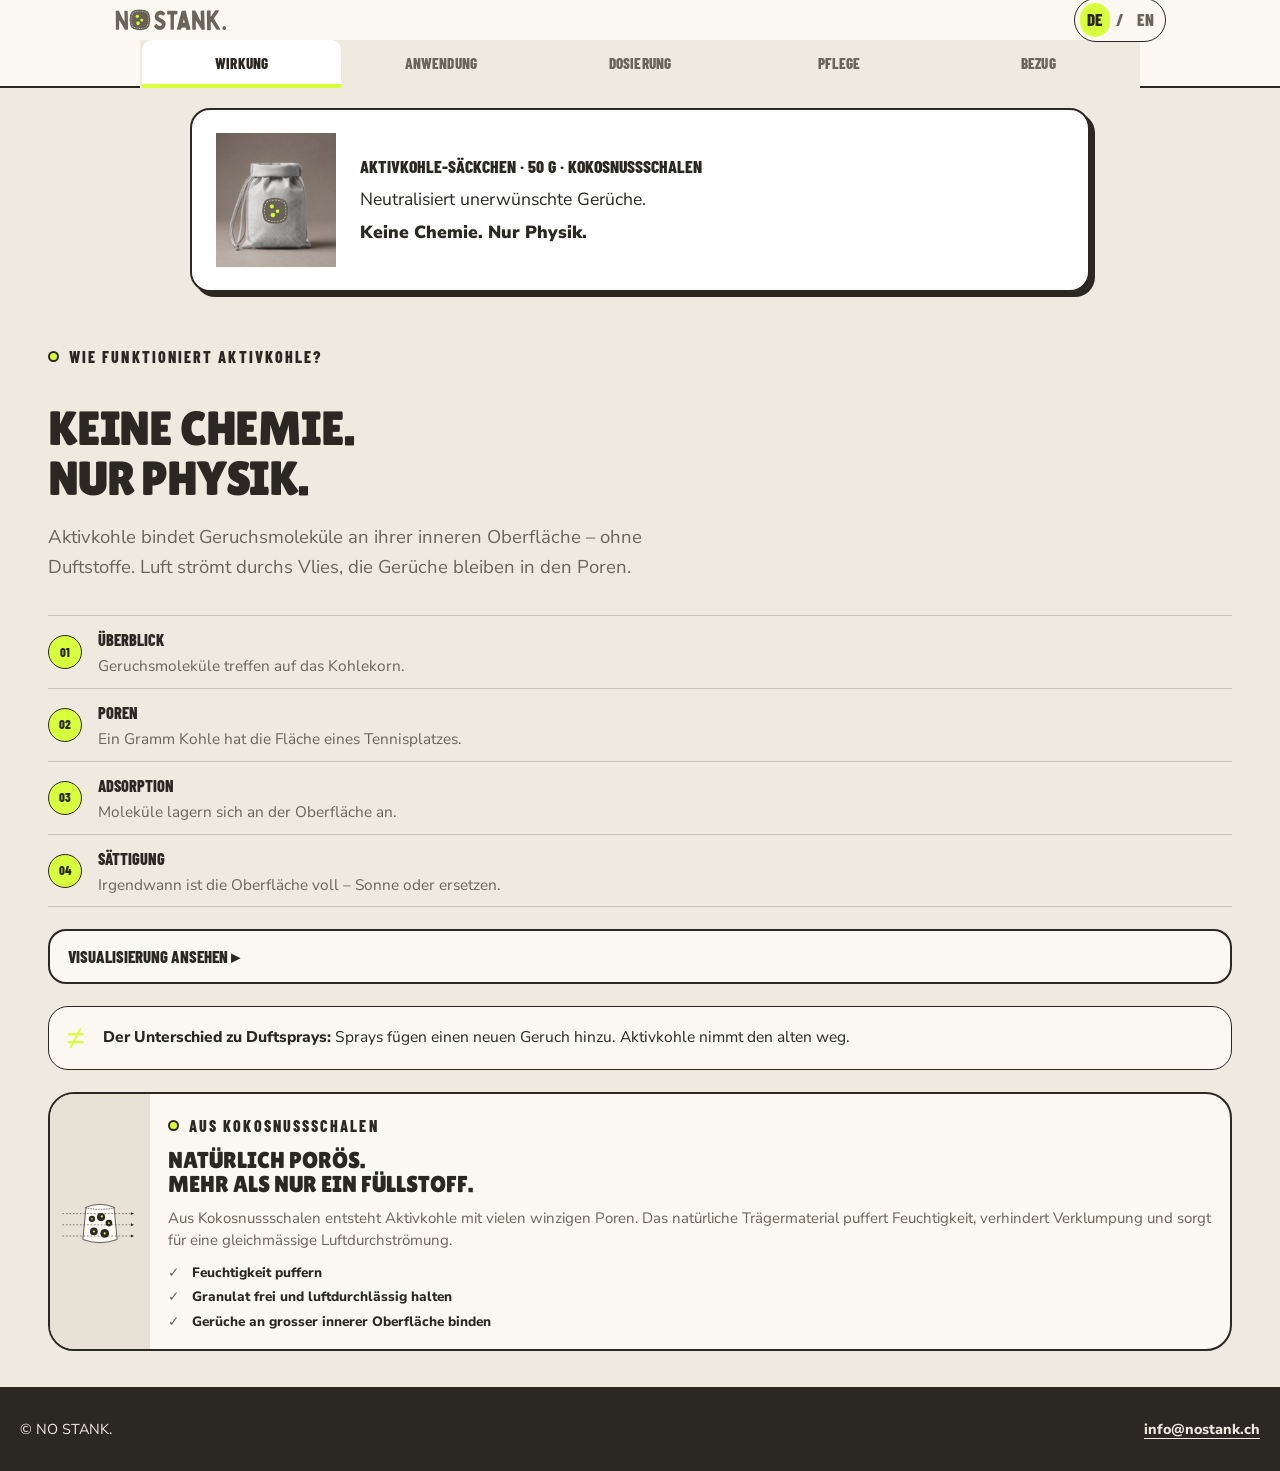
==== commit cfa64d0e: "Tabs mobil kompaktieren und Widget lazy laden" ====
--- a/index.html
+++ b/index.html
@@ -17,8 +17,7 @@
 <link rel="preconnect" href="https://fonts.googleapis.com">
 <link rel="preconnect" href="https://fonts.gstatic.com" crossorigin>
 <link href="https://fonts.googleapis.com/css2?family=Barlow+Condensed:wght@600;700;800&family=Lilita+One&family=Nunito+Sans:wght@400;600;700;800;900&display=swap" rel="stylesheet">
-<link rel="stylesheet" href="styles.css?v=8">
-<link rel="stylesheet" href="aktivkohle-widget.css?v=3">
+<link rel="stylesheet" href="styles.css?v=10">
 </head>
 <body>
 <a class="skip-link" href="#main" data-i18n="a11y.skip">Zum Inhalt springen</a>
@@ -41,13 +40,20 @@
       <img src="assets/product-hero.webp" width="760" height="848" alt="NO STANK. Aktivkohle-Säckchen aus weissem Vlies, 50 g">
       <div class="overview-copy"><p data-i18n="hero.kicker">Aktivkohle-Säckchen · 50 g · Kokosnussschalen</p><p data-i18n="overview.tagline">Neutralisiert unerwünschte Gerüche.</p><p data-i18n="hero.fact3">Keine Chemie. Nur Physik.</p></div>
     </div></div>
-  <section class="section carbon-section" id="wirkung-content">
-    <div class="wrap">
-      <div class="section-heading light-heading">
+  <section class="section wirkung-section" id="wirkung-content">
+    <div class="wrap">
+      <div class="section-heading compact-wirkung-heading">
         <p class="eyebrow" data-i18n="wirkung.eyebrow">Wie funktioniert Aktivkohle?</p>
         <h2 data-i18n="wirkung.title">Keine Chemie.<br>Nur Physik.</h2>
-        <p class="lead" data-i18n="wirkung.intro">Vom Geruch in der Luft bis ins Innerste eines Kohlekorns: Hier siehst du, wo die Moleküle bleiben.</p>
-      </div>
+        <p class="lead" data-i18n="wirkung.summary">Aktivkohle bindet Geruchsmoleküle an ihrer inneren Oberfläche – ohne Duftstoffe. Luft strömt durchs Vlies, die Gerüche bleiben in den Poren.</p>
+      </div>
+      <ol class="wirkung-timeline">
+        <li><span>01</span><div><strong data-i18n="ak.tab1">Überblick</strong><p data-i18n="timeline.one">Geruchsmoleküle treffen auf das Kohlekorn.</p></div></li>
+        <li><span>02</span><div><strong data-i18n="ak.tab2">Poren</strong><p data-i18n="timeline.two">Ein Gramm Kohle hat die Fläche eines Tennisplatzes.</p></div></li>
+        <li><span>03</span><div><strong data-i18n="ak.tab3">Adsorption</strong><p data-i18n="timeline.three">Moleküle lagern sich an der Oberfläche an.</p></div></li>
+        <li><span>04</span><div><strong data-i18n="ak.tab4">Sättigung</strong><p data-i18n="timeline.four">Irgendwann ist die Oberfläche voll – Sonne oder ersetzen.</p></div></li>
+      </ol>
+      <details class="widget-lazy" data-lazy-widget><summary data-i18n="widget.open">Visualisierung ansehen ▸</summary><div class="lazy-widget-content">
       <section class="ak-widget-root" data-ak-widget aria-label="Interaktive Visualisierung: Funktionsweise von Aktivkohle" data-i18n-aria="ak.aria">
         <div class="ak-widget-layout">
           <div class="ak-widget-visual">
@@ -128,17 +134,8 @@
         </div>
         <p class="ak-widget-live" data-ak-live aria-live="polite"></p>
       </section>
-      <div class="carbon-copy-grid">
-        <p class="body-large" data-i18n="wirkung.p1">Aktivkohle hat eine riesige innere Oberfläche — ein einziges Gramm hat die Fläche eines Tennisplatzes. Geruchsmoleküle lagern sich an dieser Oberfläche an (<strong>Adsorption</strong>) und bleiben dort. Es wird nichts überdeckt, es wird nichts maskiert: Der Geruch verschwindet, weil er gebunden wird.</p>
-        <div class="difference-card"><span class="difference-icon" aria-hidden="true">≠</span><p data-i18n="wirkung.diff"><strong>Der Unterschied zu Duftsprays:</strong> Sprays fügen einen neuen Geruch hinzu. Aktivkohle nimmt den alten weg.</p></div>
-      </div>
-      <div class="surface-compare">
-        <div class="granule-visual" aria-hidden="true"><span></span><span></span><span></span></div>
-        <div><strong data-i18n="wirkung.compareNum1">1 g</strong><span data-i18n="wirkung.compare1">Aktivkohle — winzig, unscheinbar</span></div>
-        <svg viewBox="0 0 150 55" aria-hidden="true"><path d="M4 29C47 2 95 54 134 25M119 12l18 12-12 18"/></svg>
-        <div class="court-visual" aria-hidden="true"><span></span></div>
-        <div><strong data-i18n="wirkung.compareNum2">≈ 1 Tennisplatz</strong><span data-i18n="wirkung.compare2">innere Oberfläche, an der Gerüche gebunden werden</span></div>
-      </div>
+      </div></details>
+      <div class="difference-card compact-difference"><span class="difference-icon" aria-hidden="true">≠</span><p data-i18n="wirkung.diff"><strong>Der Unterschied zu Duftsprays:</strong> Sprays fügen einen neuen Geruch hinzu. Aktivkohle nimmt den alten weg.</p></div>
       <div class="coconut-card">
         <div class="coconut-visual airflow-demo" data-airflow>
           <svg viewBox="0 0 480 320" role="img" data-i18n-aria="coconut.aria" aria-label="Luft strömt durch ein Säckchen; Geruchsmoleküle bleiben am Aktivkohle-Granulat aus Kokosnussschalen haften">
@@ -162,6 +159,7 @@
     </div>
   </section>
   </section>
+
   <section class="tab-panel" id="tab-anwendung" data-tab-panel="anwendung" role="tabpanel" aria-labelledby="tab-button-anwendung" hidden>
   <section class="section simple-tab-section">
     <div class="wrap">
@@ -181,8 +179,7 @@
       <div>
         <p class="eyebrow" data-i18n="dosis.eyebrow">Dosierung</p>
         <h2 data-i18n="dosis.title">Die Faustregel:<br>50–100 g pro m³.</h2>
-        <p class="lead" data-i18n="dosis.p1">Ein Säckchen (50&nbsp;g) ist ideal für kleine, geschlossene Räume bis ca. 1&nbsp;m³ — z.&nbsp;B. Schränke, Abfalleimer-Umgebung, WC — oder das Zimmer, in dem deine Tomaten überwintern.</p>
-        <div class="multi-note"><span aria-hidden="true">+</span><p data-i18n="dosis.multi"><strong>Für grössere Räume:</strong> verteile mehrere Säckchen (Multi-Sack-Strategie). So bleibt die Kontaktfläche pro Volumen hoch.</p></div>
+        <ul class="compact-points"><li data-i18n="dosis.short1">Bis 1 m³: 1 Säckchen (50 g).</li><li data-i18n="dosis.short2">Grössere Räume: mehrere Säckchen verteilen.</li></ul>
       </div>
       <div class="calc" role="group" aria-labelledby="calc-title">
         <p class="calc-kicker" data-i18n="dosis.calcKicker">Der Säckchen-Rechner</p>
@@ -221,8 +218,8 @@
       <div class="purchase-grid">
         <div class="purchase-heading">
           <p class="eyebrow" data-i18n="purchase.eyebrow">Für Shopbesitzer</p>
-          <h2 data-i18n="purchase.title">NO STANK. für<br>deinen Shop.</h2>
-          <p class="lead" data-i18n="purchase.intro">Du möchtest NO STANK. in dein Sortiment aufnehmen? Erzähl uns kurz von deinem Shop und der gewünschten Menge. Wir besprechen Bezug, Konditionen und optionalen Kommissionsverkauf persönlich.</p>
+          <h2 data-i18n="purchase.title">Für deinen Shop.</h2>
+          <ul class="compact-points"><li data-i18n="purchase.short1">Sortiment und gewünschte Menge angeben.</li><li data-i18n="purchase.short2">Konditionen persönlich; Kommission optional.</li></ul>
         </div>
         <div class="purchase-card">
           <p class="purchase-card-kicker" data-i18n="purchase.cardKicker">Kontakt für Shopbesitzer</p>
@@ -260,7 +257,6 @@
   </section>
 </main>
 <footer class="minimal-footer"><span>© NO STANK.</span><a href="mailto:info@nostank.ch">info@nostank.ch</a></footer>
-<script src="app.js?v=9"></script>
-<script src="aktivkohle-widget.js?v=4"></script>
+<script src="app.js?v=16"></script>
 </body>
 </html>
--- a/styles.css
+++ b/styles.css
@@ -608,3 +608,71 @@
   .tab-panel h2 { font-size: 3rem; }
   .simple-steps { grid-template-columns: repeat(3, 1fr); }
 }
+
+.app-header { height: 88px; }
+.app-header-main { height: 40px; }
+.app-brand { min-height: 40px; }
+.app-brand img { height: 24px; }
+.app-header .lang-toggle { height: 44px; min-height: 44px; margin-block: -2px; padding: 2px 5px; }
+.app-header .lang-opt { min-width: 30px; min-height: 30px; padding: 3px 6px; }
+.app-tabs { height: 48px; padding: 0 2px; }
+.app-tabs button { min-height: 48px; }
+.tab-main { min-height: calc(100vh - 88px); padding-top: 88px; }
+.tab-panel .section { padding: 36px 0; }
+.wirkung-section { background: var(--papier); color: var(--kohle); }
+.compact-wirkung-heading { margin-bottom: 22px; }
+.compact-wirkung-heading .lead { color: var(--rauch); }
+.wirkung-timeline { display: grid; margin-bottom: 22px; list-style: none; border-top: 1px solid var(--stein-hell); }
+.wirkung-timeline li { display: grid; grid-template-columns: 38px minmax(0, 1fr); gap: 12px; align-items: center; padding: 11px 0; border-bottom: 1px solid var(--stein-hell); }
+.wirkung-timeline li > span { display: grid; place-items: center; width: 34px; height: 34px; background: var(--lime); border: 1px solid var(--kohle); border-radius: 50%; font-family: var(--font-condensed); font-size: .8rem; font-weight: 800; }
+.wirkung-timeline strong { font-family: var(--font-condensed); font-size: 1.02rem; text-transform: uppercase; }
+.wirkung-timeline p { margin-top: 2px; color: var(--rauch); font-size: .96rem; line-height: 1.35; }
+.widget-lazy { display: none; }
+.compact-difference { margin-top: 22px; padding: 18px; background: var(--papier-hell); border-color: var(--kohle); color: var(--kohle); }
+.compact-difference p { color: var(--kohle); }
+.compact-difference .difference-icon { font-size: 2rem; }
+.wirkung-section .coconut-card { grid-template-columns: 100px minmax(0, 1fr); gap: 0; margin-top: 22px; border-color: var(--kohle); }
+.wirkung-section .coconut-visual { padding: 8px; }
+.wirkung-section .coconut-visual svg { max-width: 100px; }
+.wirkung-section .airflow-caption { display: none; }
+.wirkung-section .coconut-copy { padding: 18px; }
+.wirkung-section .coconut-copy h3 { margin: 10px 0 12px; font-size: 1.45rem; }
+.wirkung-section .coconut-copy > p:not(.eyebrow) { font-size: .94rem; line-height: 1.45; }
+.wirkung-section .coconut-points { gap: 6px; margin-top: 12px; }
+.wirkung-section .coconut-points li { font-size: .85rem; line-height: 1.35; }
+.compact-points { display: grid; gap: 10px; margin-top: 20px; list-style: none; }
+.compact-points li { position: relative; padding-left: 25px; font-size: 1rem; font-weight: 700; line-height: 1.45; }
+.compact-points li::before { content: '✓'; position: absolute; left: 0; font-weight: 900; }
+.purchase-card { padding: 22px; }
+.contact-form { gap: 12px; }
+.form-row { grid-template-columns: repeat(2, minmax(0, 1fr)); }
+.contact-form textarea { min-height: 88px; }
+.safety-section { padding-block: 34px; }
+.safety-heading { margin-bottom: 20px; }
+.safety-heading h2 { font-size: 1.8rem; }
+.safety-grid { grid-template-columns: repeat(2, minmax(0, 1fr)); }
+.safety-item { gap: 10px; padding: 12px; }
+.safety-icon { width: 26px; height: 26px; }
+.safety-item span { font-size: .82rem; line-height: 1.35; }
+@media (min-width: 769px) {
+  .widget-lazy { display: block; margin-block: 22px; border: var(--border); border-radius: 18px; background: var(--papier-hell); }
+  .widget-lazy summary { display: flex; align-items: center; min-height: 48px; padding: 12px 18px; cursor: pointer; font-family: var(--font-condensed); font-size: 1.05rem; font-weight: 800; text-transform: uppercase; }
+  .widget-lazy summary::marker { color: var(--kohle); }
+  .lazy-widget-content { padding: 0 16px 16px; }
+}
+
+.purchase-section.section { padding-block: 28px; }
+.purchase-heading h2 { margin: 12px 0; font-size: 1.8rem; }
+.purchase-heading .compact-points { gap: 6px; margin-top: 12px; }
+.purchase-heading .compact-points li { line-height: 1.35; }
+.purchase-card { padding: 16px; }
+.purchase-card-kicker { margin-bottom: 14px; }
+.contact-form { gap: 8px; }
+.contact-form input { min-height: 46px; }
+.contact-form textarea { min-height: 72px; }
+.contact-form .btn { min-height: 48px; }
+.safety-section { padding-block: 24px; }
+.safety-heading { display: flex; align-items: center; gap: 18px; margin-bottom: 16px; }
+.safety-heading h2 { margin-top: 0; font-size: 1.4rem; }
+.safety-grid { gap: 8px; }
+.safety-item { padding: 10px; }
